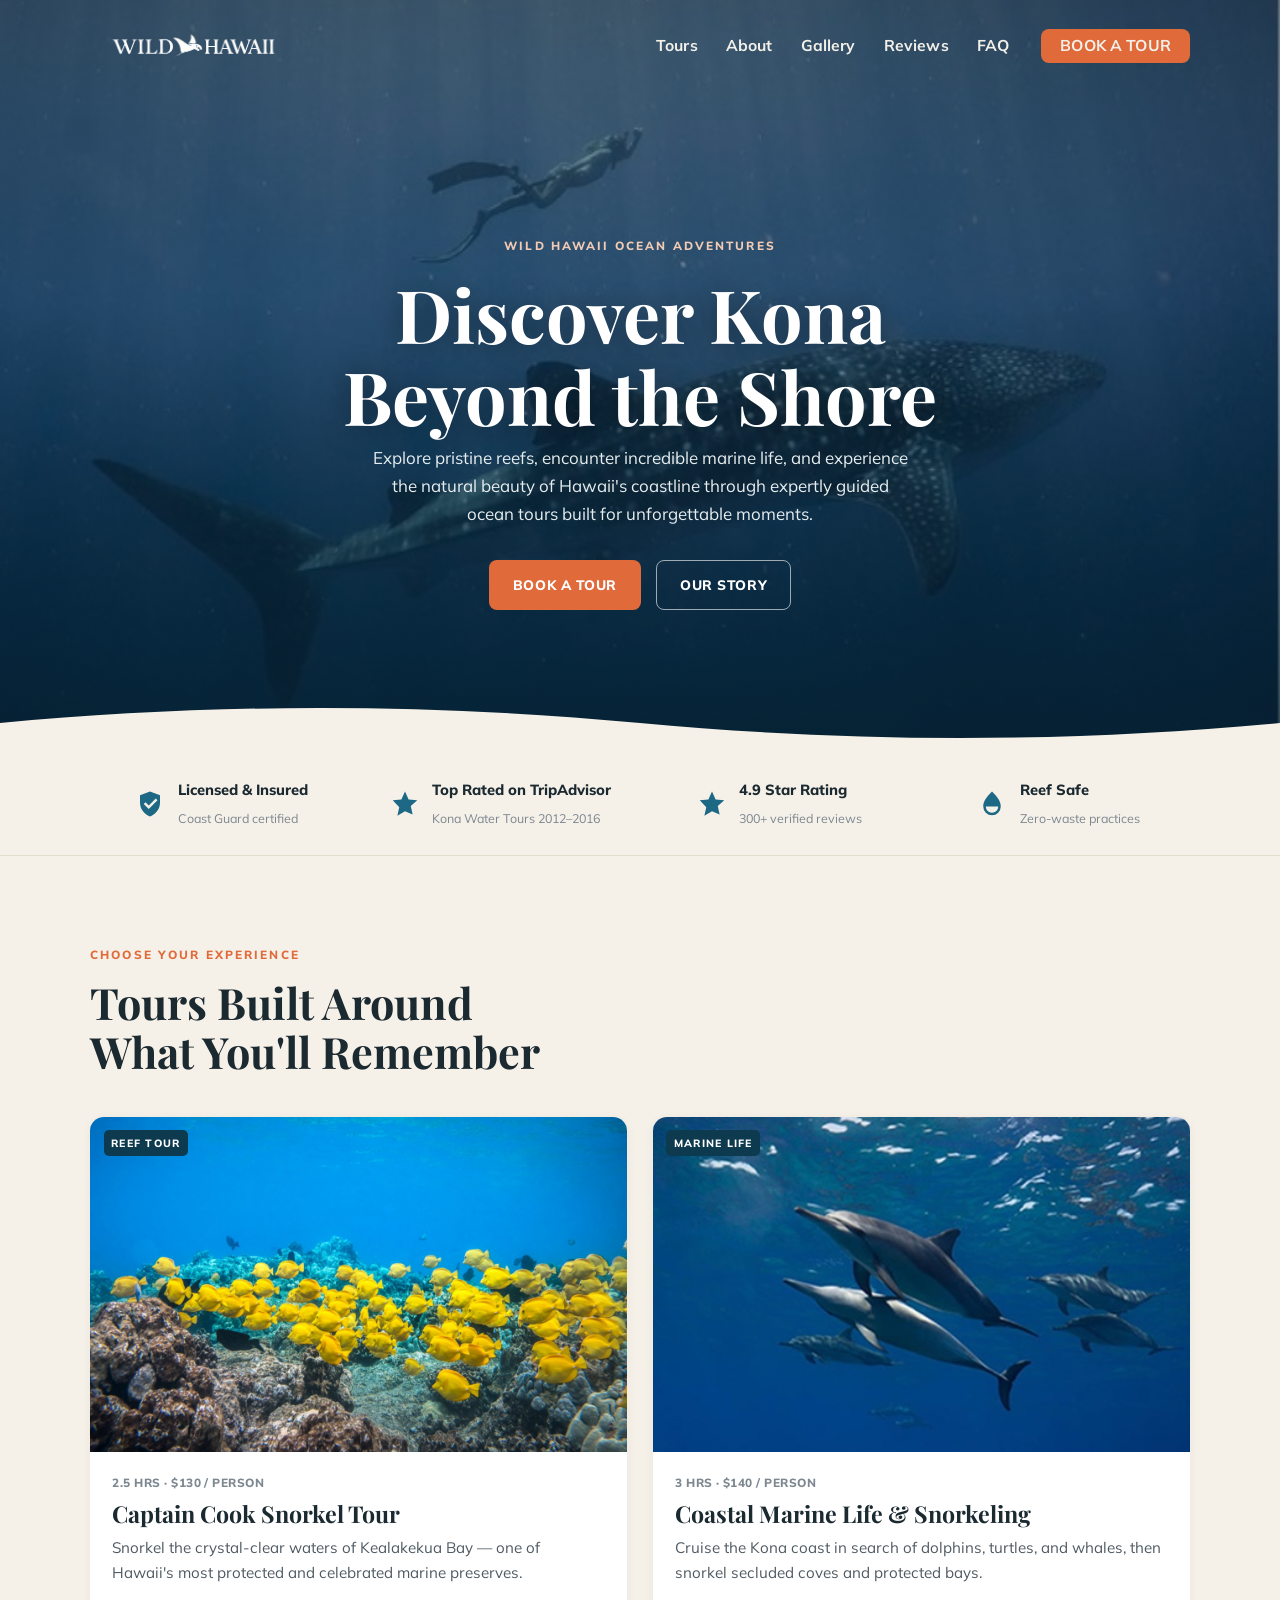
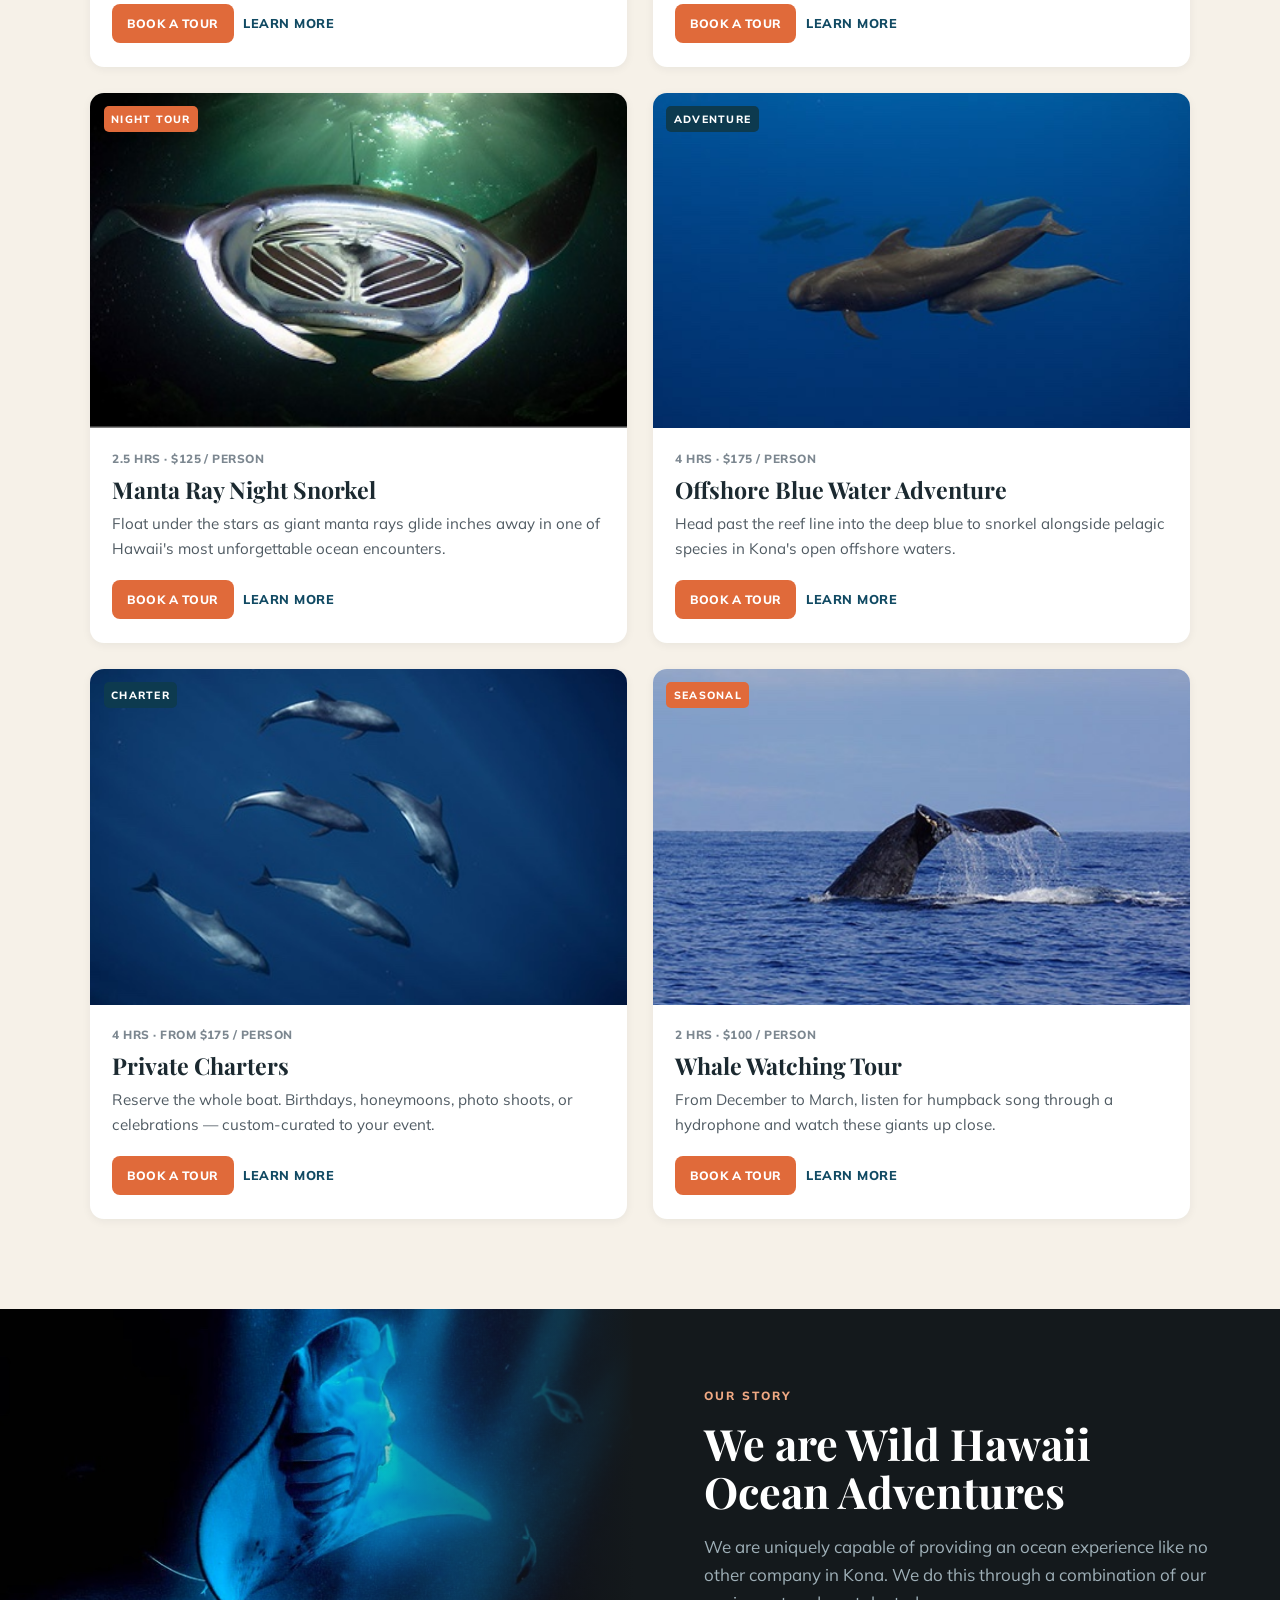
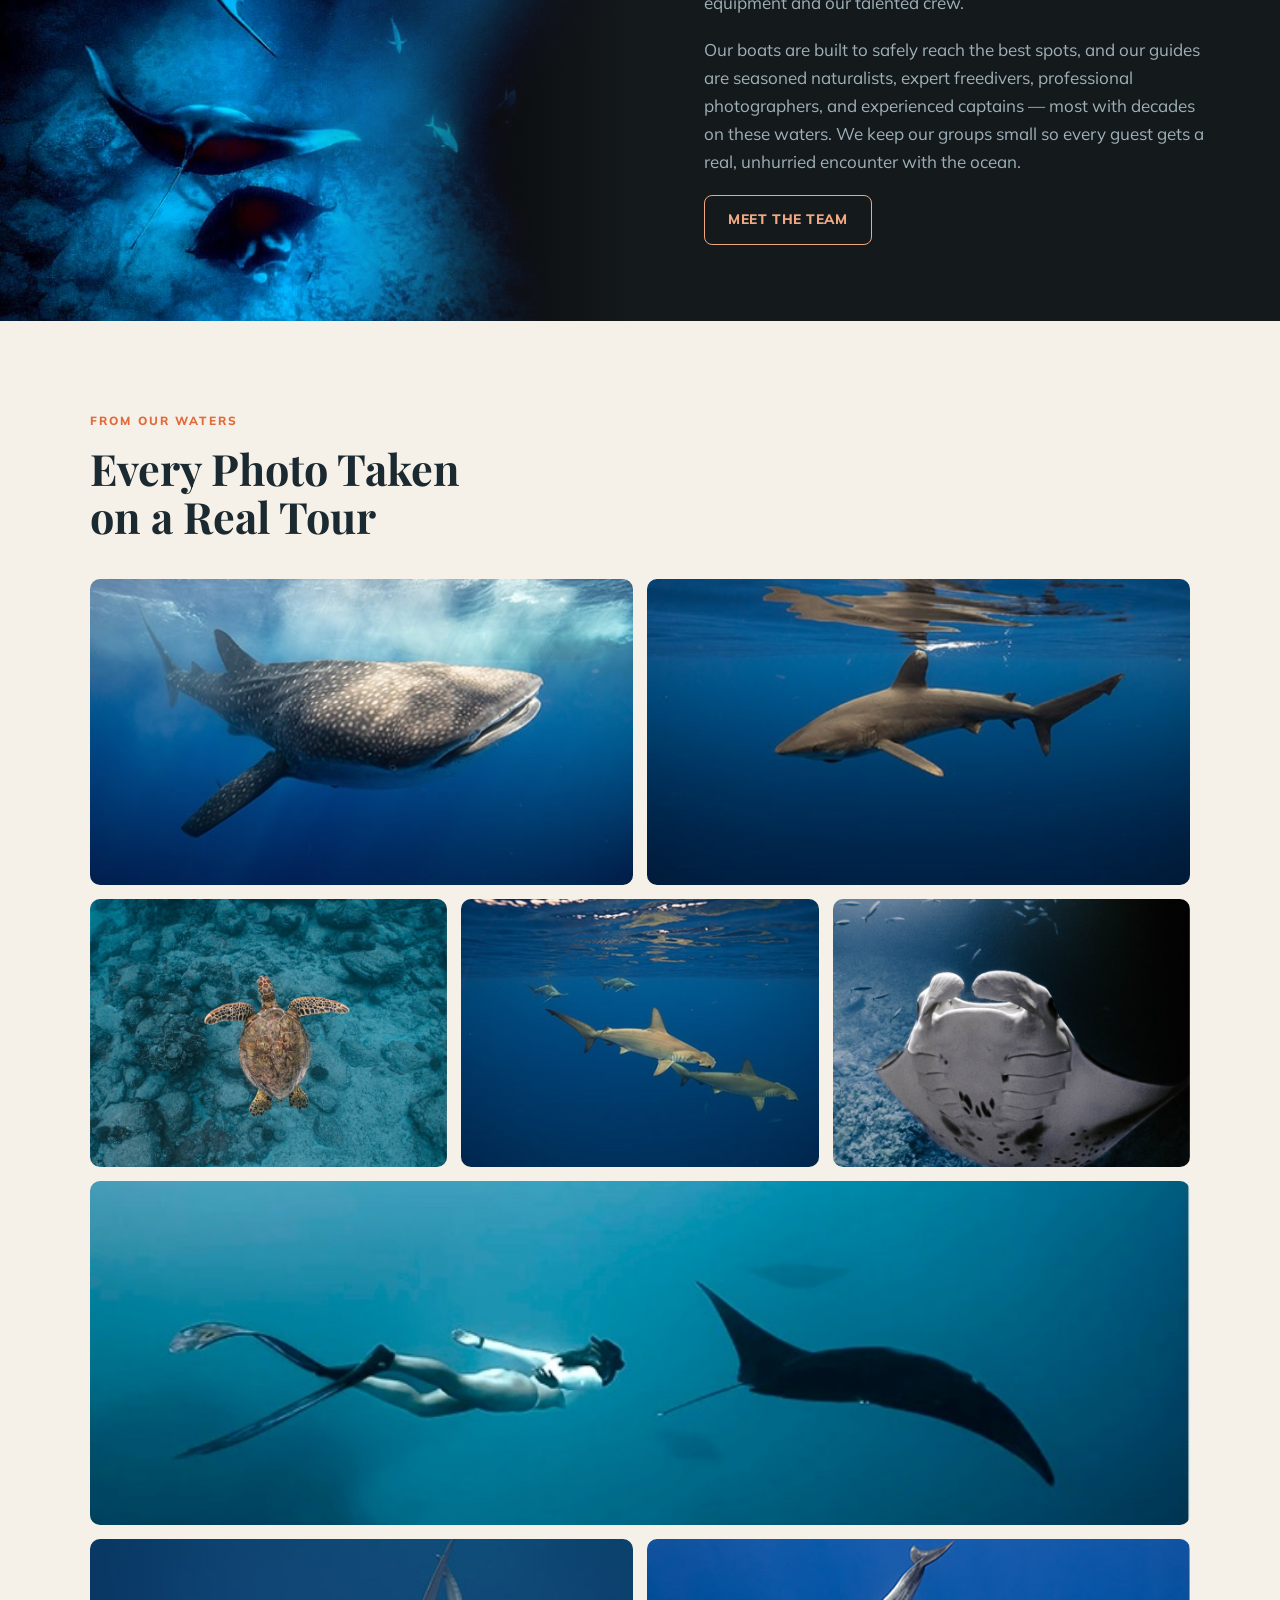
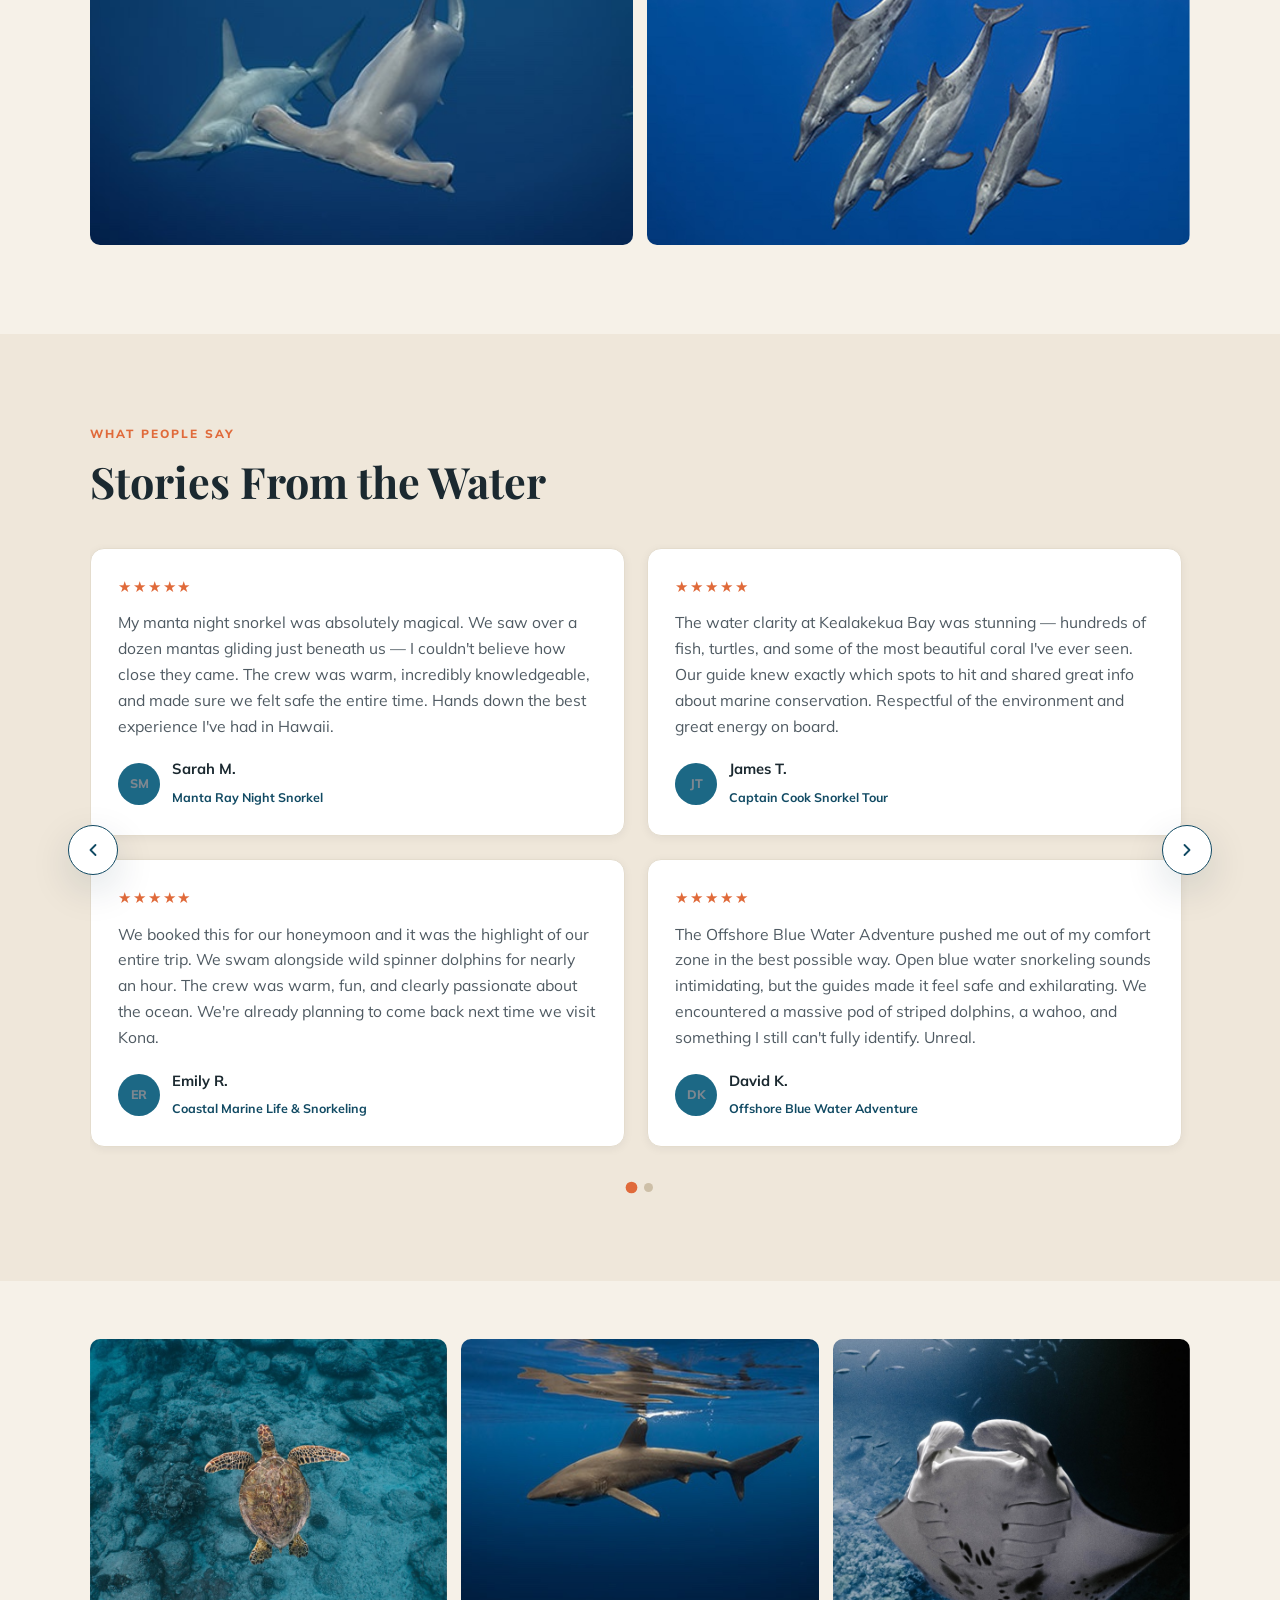
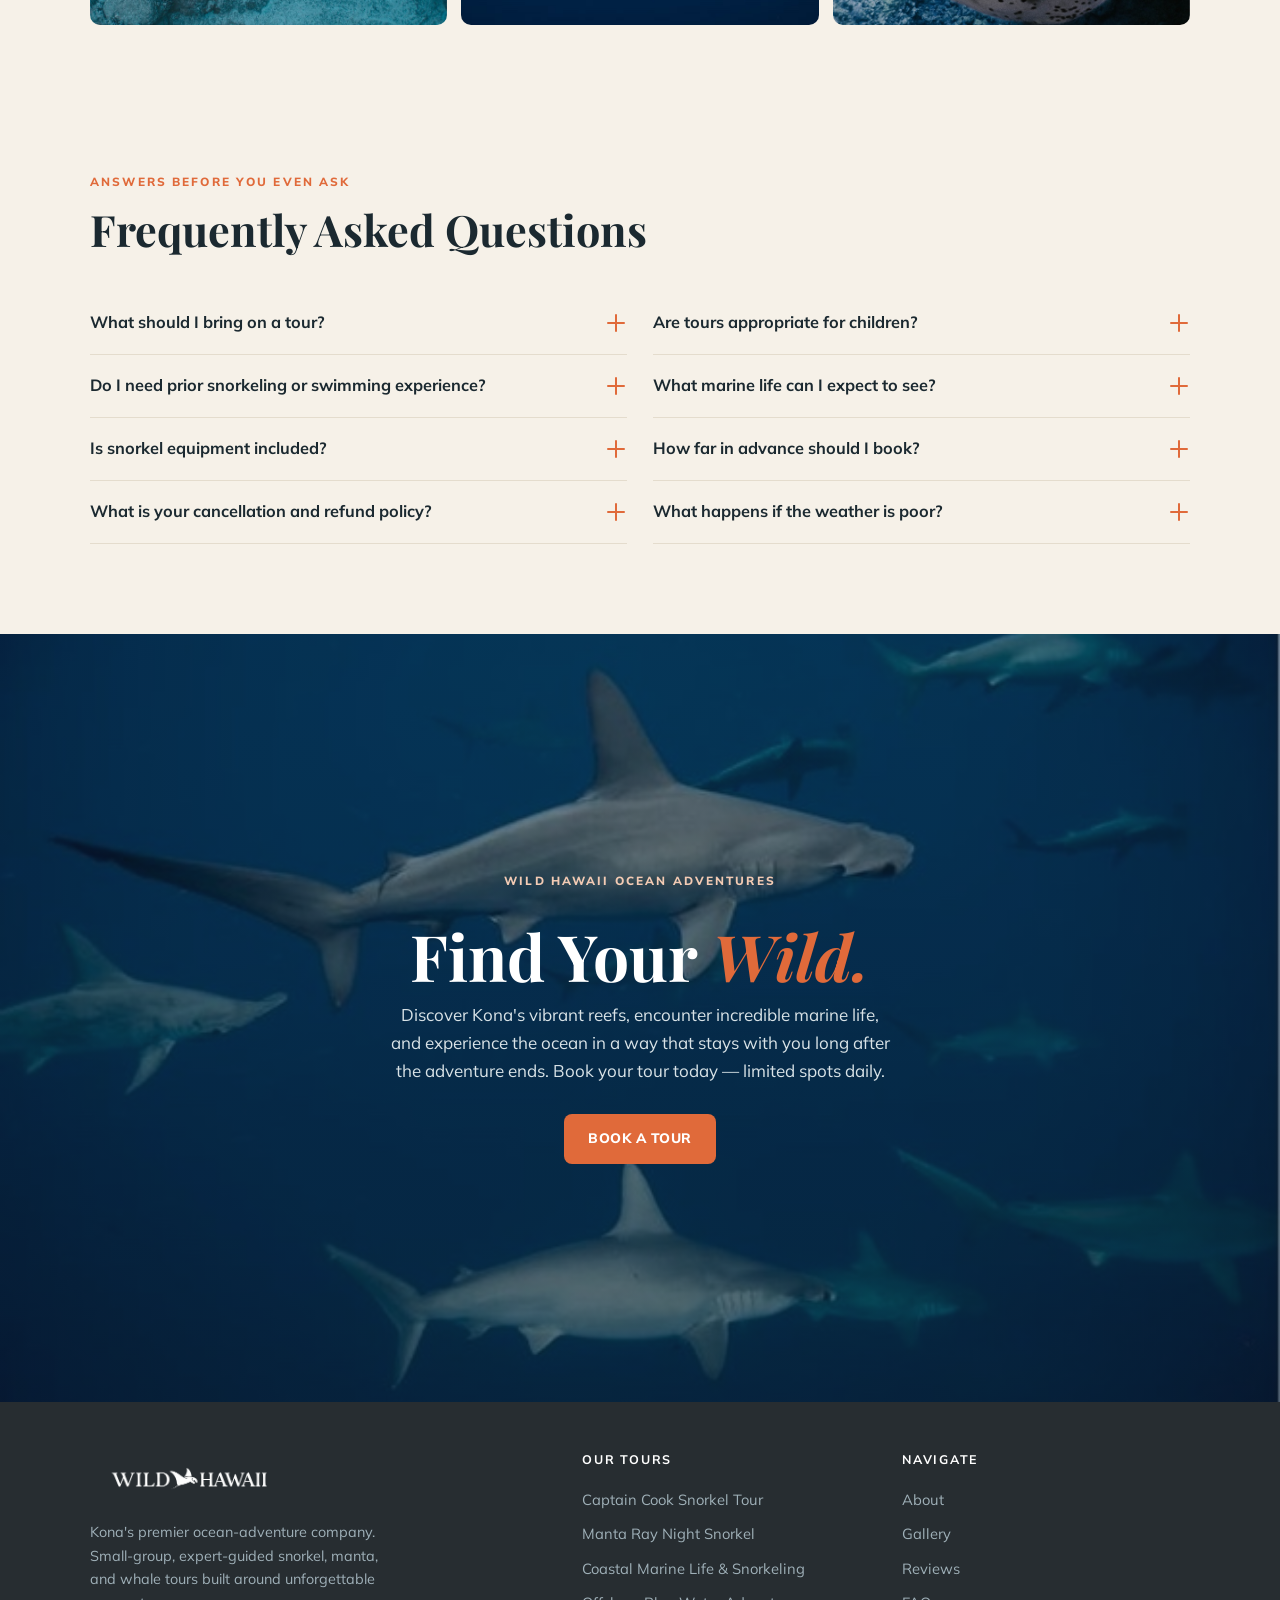
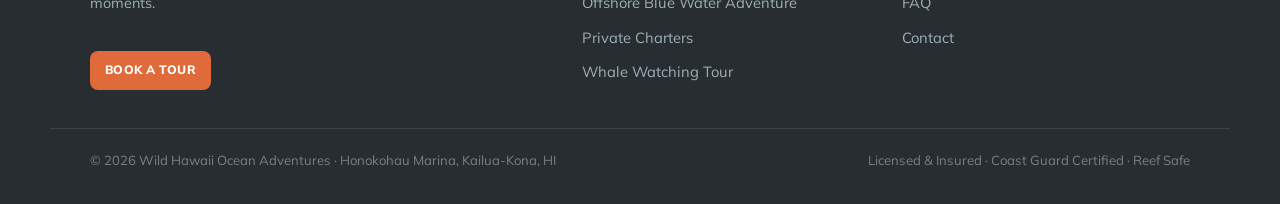
==== index.html @ 0808a802 "Add Tours (Book A Tour) and About Us pages; wire up navigation - tours.html: the 'Book A Tour' / CTA" ====
<!DOCTYPE html>
<html lang="en">
<head>
  <meta charset="UTF-8" />
  <meta name="viewport" content="width=device-width, initial-scale=1" />
  <title>Wild Hawaii Ocean Adventures — Kona Snorkel, Manta &amp; Whale Tours</title>
  <meta name="description" content="Small-group ocean tours on the Big Island of Hawaii. Snorkel Kealakekua Bay, swim with manta rays at night, watch humpback whales, and explore Kona's reefs with expert guides." />
  <meta property="og:title" content="Wild Hawaii Ocean Adventures" />
  <meta property="og:description" content="Discover Kona beyond the shore — expertly guided snorkel, manta, and whale tours on the Big Island of Hawaii." />
  <meta property="og:type" content="website" />
  <link rel="icon" href="images/check.svg" />
  <link rel="preconnect" href="https://fonts.googleapis.com" />
  <link rel="preconnect" href="https://fonts.gstatic.com" crossorigin />
  <link href="https://fonts.googleapis.com/css2?family=Playfair+Display:ital,wght@0,500;0,700;0,800;1,500;1,700&family=Mulish:wght@400;600;700;800&display=swap" rel="stylesheet" />
  <link rel="stylesheet" href="css/styles.css" />
</head>
<body>
  <a class="skip" href="#main">Skip to content</a>

  <!-- ===================== HEADER ===================== -->
  <header class="site-header">
    <div class="wrap nav">
      <a class="brand" href="index.html" aria-label="Wild Hawaii Ocean Adventures — home">
        <img class="brand-logo" src="images/logo-wild-hawaii.png" alt="Wild Hawaii Ocean Adventures" />
      </a>
      <nav class="nav-links" aria-label="Primary">
        <a href="tours.html">Tours</a>
        <a href="about.html">About</a>
        <a href="#gallery">Gallery</a>
        <a href="#reviews">Reviews</a>
        <a href="#faq">FAQ</a>
        <a class="btn btn-primary btn-sm nav-cta" href="tours.html">Book A Tour</a>
      </nav>
      <button class="nav-toggle" aria-label="Open menu" aria-expanded="false">
        <svg viewBox="0 0 24 24" fill="none" stroke-width="2" stroke-linecap="round"><path d="M3 6h18M3 12h18M3 18h18"/></svg>
      </button>
    </div>
  </header>

  <main id="main">
    <!-- ===================== HERO ===================== -->
    <section class="hero">
      <div class="wrap hero-inner reveal">
        <p class="eyebrow">Wild Hawaii Ocean Adventures</p>
        <h1>Discover Kona<br />Beyond the Shore</h1>
        <p class="lead">Explore pristine reefs, encounter incredible marine life, and experience the natural beauty of Hawaii's coastline through expertly guided ocean tours built for unforgettable moments.</p>
        <div class="hero-cta">
          <a class="btn btn-primary" href="tours.html">Book A Tour</a>
          <a class="btn btn-ghost" href="about.html">Our Story</a>
        </div>
      </div>
      <svg class="hero-scrim-wave" viewBox="0 0 1440 60" preserveAspectRatio="none" aria-hidden="true"><path d="M0 60 V28 C 240 8 480 8 720 28 C 960 48 1200 48 1440 28 V60 Z"/></svg>
    </section>

    <!-- ===================== TRUST ===================== -->
    <section class="trust">
      <div class="wrap trust-row">
        <div class="trust-item">
          <svg viewBox="0 0 24 24" aria-hidden="true"><path d="M12 2 4 5v6c0 5 3.4 9 8 11 4.6-2 8-6 8-11V5l-8-3Zm-1 14-4-4 1.4-1.4L11 13.2l5.6-5.6L18 9l-7 7Z"/></svg>
          <div><b>Licensed &amp; Insured</b><span>Coast Guard certified</span></div>
        </div>
        <div class="trust-item">
          <svg viewBox="0 0 24 24" aria-hidden="true"><path d="m12 2 2.9 6.3 6.9.7-5.2 4.6 1.5 6.8L12 17.8 5.9 21.4l1.5-6.8L2.2 9.0l6.9-.7L12 2Z"/></svg>
          <div><b>Top Rated on TripAdvisor</b><span>Kona Water Tours 2012–2016</span></div>
        </div>
        <div class="trust-item">
          <svg viewBox="0 0 24 24" aria-hidden="true"><path d="m12 2 2.9 6.3 6.9.7-5.2 4.6 1.5 6.8L12 17.8 5.9 21.4l1.5-6.8L2.2 9.0l6.9-.7L12 2Z"/></svg>
          <div><b>4.9 Star Rating</b><span>300+ verified reviews</span></div>
        </div>
        <div class="trust-item">
          <svg viewBox="0 0 24 24" aria-hidden="true"><path d="M12 2C7 7 5 10 5 14a7 7 0 0 0 14 0c0-4-2-7-7-12Zm0 17a5 5 0 0 1-5-5h10a5 5 0 0 1-5 5Z"/></svg>
          <div><b>Reef Safe</b><span>Zero-waste practices</span></div>
        </div>
      </div>
    </section>

    <!-- ===================== TOURS ===================== -->
    <section class="section" id="tours">
      <div class="wrap">
        <p class="eyebrow">Choose Your Experience</p>
        <h2 class="h-section">Tours Built Around<br />What You'll Remember</h2>
        <div class="tour-grid">

          <article class="tour-card reveal">
            <a class="media" href="captain-cook-snorkel.html"><span class="tag">Reef Tour</span><img src="images/tour-captain-cook.jpg" alt="Snorkelers above the reef at Kealakekua Bay" /></a>
            <div class="body">
              <p class="meta">2.5 Hrs · $130 / person</p>
              <h3>Captain Cook Snorkel Tour</h3>
              <p>Snorkel the crystal-clear waters of Kealakekua Bay — one of Hawaii's most protected and celebrated marine preserves.</p>
              <div class="actions"><a class="btn btn-primary btn-sm" href="captain-cook-snorkel.html">Book A Tour</a><a class="learn" href="captain-cook-snorkel.html">Learn More</a></div>
            </div>
          </article>

          <article class="tour-card reveal">
            <a class="media" href="coastal-marine-life.html"><span class="tag">Marine Life</span><img src="images/tour-coastal-marine.jpg" alt="Sea turtle gliding over a coastal reef" /></a>
            <div class="body">
              <p class="meta">3 Hrs · $140 / person</p>
              <h3>Coastal Marine Life &amp; Snorkeling</h3>
              <p>Cruise the Kona coast in search of dolphins, turtles, and whales, then snorkel secluded coves and protected bays.</p>
              <div class="actions"><a class="btn btn-primary btn-sm" href="coastal-marine-life.html">Book A Tour</a><a class="learn" href="coastal-marine-life.html">Learn More</a></div>
            </div>
          </article>

          <article class="tour-card reveal">
            <a class="media" href="manta-ray-night-snorkel.html"><span class="tag coral">Night Tour</span><img src="images/tour-manta-ray.jpg" alt="Manta ray feeding in the lights at night" /></a>
            <div class="body">
              <p class="meta">2.5 Hrs · $125 / person</p>
              <h3>Manta Ray Night Snorkel</h3>
              <p>Float under the stars as giant manta rays glide inches away in one of Hawaii's most unforgettable ocean encounters.</p>
              <div class="actions"><a class="btn btn-primary btn-sm" href="manta-ray-night-snorkel.html">Book A Tour</a><a class="learn" href="manta-ray-night-snorkel.html">Learn More</a></div>
            </div>
          </article>

          <article class="tour-card reveal">
            <a class="media" href="offshore-blue-water.html"><span class="tag">Adventure</span><img src="images/tour-offshore-blue.jpg" alt="Pelagic sharks in the open blue water" /></a>
            <div class="body">
              <p class="meta">4 Hrs · $175 / person</p>
              <h3>Offshore Blue Water Adventure</h3>
              <p>Head past the reef line into the deep blue to snorkel alongside pelagic species in Kona's open offshore waters.</p>
              <div class="actions"><a class="btn btn-primary btn-sm" href="offshore-blue-water.html">Book A Tour</a><a class="learn" href="offshore-blue-water.html">Learn More</a></div>
            </div>
          </article>

          <article class="tour-card reveal">
            <a class="media" href="private-charters.html"><span class="tag">Charter</span><img src="images/tour-private-charters.jpg" alt="Private charter boat on calm Kona water" /></a>
            <div class="body">
              <p class="meta">4 Hrs · from $175 / person</p>
              <h3>Private Charters</h3>
              <p>Reserve the whole boat. Birthdays, honeymoons, photo shoots, or celebrations — custom-curated to your event.</p>
              <div class="actions"><a class="btn btn-primary btn-sm" href="private-charters.html">Book A Tour</a><a class="learn" href="private-charters.html">Learn More</a></div>
            </div>
          </article>

          <article class="tour-card reveal">
            <a class="media" href="whale-watching.html"><span class="tag coral">Seasonal</span><img src="images/tour-whale-watching.jpg" alt="Humpback whale tail breaching off Kona" /></a>
            <div class="body">
              <p class="meta">2 Hrs · $100 / person</p>
              <h3>Whale Watching Tour</h3>
              <p>From December to March, listen for humpback song through a hydrophone and watch these giants up close.</p>
              <div class="actions"><a class="btn btn-primary btn-sm" href="whale-watching.html">Book A Tour</a><a class="learn" href="whale-watching.html">Learn More</a></div>
            </div>
          </article>

        </div>
      </div>
    </section>

    <!-- ===================== STORY ===================== -->
    <section class="story" id="story">
      <div class="story-grid">
        <div class="story-media"><img src="images/story-ocean.jpg" alt="A manta ray gliding through sunlit blue water" /></div>
        <div class="story-text">
          <div class="story-text-inner reveal">
            <p class="eyebrow">Our Story</p>
            <h2 class="h-section">We are Wild Hawaii<br />Ocean Adventures</h2>
            <p>We are uniquely capable of providing an ocean experience like no other company in Kona. We do this through a combination of our equipment and our talented crew.</p>
            <p>Our boats are built to safely reach the best spots, and our guides are seasoned naturalists, expert freedivers, professional photographers, and experienced captains — most with decades on these waters. We keep our groups small so every guest gets a real, unhurried encounter with the ocean.</p>
            <a class="btn btn-outline" href="about.html" style="border-color:#f0a983;color:#f0a983;">Meet the Team</a>
          </div>
        </div>
      </div>
    </section>

    <!-- ===================== GALLERY ===================== -->
    <section class="section" id="gallery">
      <div class="wrap">
        <p class="eyebrow">From Our Waters</p>
        <h2 class="h-section">Every Photo Taken<br />on a Real Tour</h2>
        <div class="gallery reveal">
          <a class="g-half"  href="images/gallery-1.jpg"><img src="images/gallery-1.jpg" alt="Whale shark cruising near the surface" /></a>
          <a class="g-half"  href="images/gallery-2.jpg"><img src="images/gallery-2.jpg" alt="Oceanic whitetip shark in the open blue" /></a>
          <a class="g-third" href="images/gallery-3.jpg"><img src="images/gallery-3.jpg" alt="Green sea turtle over the reef" /></a>
          <a class="g-third" href="images/gallery-4.jpg"><img src="images/gallery-4.jpg" alt="Hammerhead sharks near the surface" /></a>
          <a class="g-third" href="images/gallery-5.jpg"><img src="images/gallery-5.jpg" alt="Manta ray gliding overhead" /></a>
          <a class="g-full"  href="images/gallery-6.jpg"><img src="images/gallery-6.jpg" alt="Free diver swimming alongside a manta ray" /></a>
          <a class="g-half"  href="images/gallery-7.jpg"><img src="images/gallery-7.jpg" alt="Pair of hammerhead sharks" /></a>
          <a class="g-half"  href="images/gallery-8.jpg"><img src="images/gallery-8.jpg" alt="Pod of spinner dolphins" /></a>
        </div>
      </div>
    </section>

    <!-- ===================== REVIEWS ===================== -->
    <section class="section reviews" id="reviews">
      <div class="wrap">
        <p class="eyebrow reveal">What People Say</p>
        <h2 class="h-section reveal">Stories From the Water</h2>

        <div class="carousel" data-carousel>
          <div class="carousel-viewport">
            <button type="button" class="car-btn car-arrow car-prev" data-car-prev aria-label="Previous reviews">
              <svg viewBox="0 0 24 24" fill="none" stroke="currentColor" stroke-width="2.2" stroke-linecap="round" stroke-linejoin="round" aria-hidden="true"><path d="M15 6l-6 6 6 6"/></svg>
            </button>
            <button type="button" class="car-btn car-arrow car-next" data-car-next aria-label="Next reviews">
              <svg viewBox="0 0 24 24" fill="none" stroke="currentColor" stroke-width="2.2" stroke-linecap="round" stroke-linejoin="round" aria-hidden="true"><path d="M9 6l6 6-6 6"/></svg>
            </button>
            <div class="carousel-track" data-car-track tabindex="0" aria-label="Customer reviews">

            <div class="car-slide">
            <div class="review">
              <div class="stars" aria-label="5 out of 5 stars">★★★★★</div>
              <p>My manta night snorkel was absolutely magical. We saw over a dozen mantas gliding just beneath us — I couldn't believe how close they came. The crew was warm, incredibly knowledgeable, and made sure we felt safe the entire time. Hands down the best experience I've had in Hawaii.</p>
              <div class="who"><span class="avatar">SM</span><div><b>Sarah M.</b><span class="tour-ref">Manta Ray Night Snorkel</span></div></div>
            </div>

            <div class="review">
              <div class="stars" aria-label="5 out of 5 stars">★★★★★</div>
              <p>The water clarity at Kealakekua Bay was stunning — hundreds of fish, turtles, and some of the most beautiful coral I've ever seen. Our guide knew exactly which spots to hit and shared great info about marine conservation. Respectful of the environment and great energy on board.</p>
              <div class="who"><span class="avatar">JT</span><div><b>James T.</b><span class="tour-ref">Captain Cook Snorkel Tour</span></div></div>
            </div>

            <div class="review">
              <div class="stars" aria-label="5 out of 5 stars">★★★★★</div>
              <p>We booked this for our honeymoon and it was the highlight of our entire trip. We swam alongside wild spinner dolphins for nearly an hour. The crew was warm, fun, and clearly passionate about the ocean. We're already planning to come back next time we visit Kona.</p>
              <div class="who"><span class="avatar">ER</span><div><b>Emily R.</b><span class="tour-ref">Coastal Marine Life &amp; Snorkeling</span></div></div>
            </div>

            <div class="review">
              <div class="stars" aria-label="5 out of 5 stars">★★★★★</div>
              <p>The Offshore Blue Water Adventure pushed me out of my comfort zone in the best possible way. Open blue water snorkeling sounds intimidating, but the guides made it feel safe and exhilarating. We encountered a massive pod of striped dolphins, a wahoo, and something I still can't fully identify. Unreal.</p>
              <div class="who"><span class="avatar">DK</span><div><b>David K.</b><span class="tour-ref">Offshore Blue Water Adventure</span></div></div>
            </div>
            </div>

            <div class="car-slide">
            <div class="review">
              <div class="stars" aria-label="5 out of 5 stars">★★★★★</div>
              <p>We chartered the boat for our anniversary and the crew thought of everything. Calm water, perfect light, and a pod of dolphins that stayed with us for what felt like forever. It was like having our own private slice of the ocean — worth every penny.</p>
              <div class="who"><span class="avatar">MP</span><div><b>Marcus &amp; Lena P.</b><span class="tour-ref">Private Charters</span></div></div>
            </div>

            <div class="review">
              <div class="stars" aria-label="5 out of 5 stars">★★★★★</div>
              <p>Hearing the humpbacks sing through the hydrophone gave the whole boat chills, and then one breached close enough to soak us. Our captain knew exactly where to look. A warm, dry, jaw-dropping morning — perfect for our grandparents and the kids alike.</p>
              <div class="who"><span class="avatar">HK</span><div><b>Hana K.</b><span class="tour-ref">Whale Watching Tour</span></div></div>
            </div>

            <div class="review">
              <div class="stars" aria-label="5 out of 5 stars">★★★★★</div>
              <p>The reef at Kealakekua was the clearest water I've ever put my face in — turtles, butterflyfish, the works. The team made my kids feel completely safe, which meant my wife and I could actually relax and soak it all in. We'll be back next summer.</p>
              <div class="who"><span class="avatar">TB</span><div><b>Tom B.</b><span class="tour-ref">Captain Cook Snorkel Tour</span></div></div>
            </div>

            <div class="review">
              <div class="stars" aria-label="5 out of 5 stars">★★★★★</div>
              <p>I was nervous about getting in the water at night, but the guides were calm and reassuring from start to finish. Then a manta did a slow backflip right under me and any nerves vanished. Genuinely a bucket-list moment I'll never forget.</p>
              <div class="who"><span class="avatar">PN</span><div><b>Priya N.</b><span class="tour-ref">Manta Ray Night Snorkel</span></div></div>
            </div>
            </div>

            </div>
          </div>
          <div class="carousel-dots" data-car-dots aria-hidden="true"></div>
        </div>
      </div>
    </section>

    <!-- ===================== PHOTO STRIP (reused gallery shots) ===================== -->
    <section class="photo-strip-section">
      <div class="wrap">
        <div class="photo-strip reveal">
          <a href="images/gallery-3.jpg"><img src="images/gallery-3.jpg" alt="Green sea turtle over the reef" /></a>
          <a href="images/gallery-2.jpg"><img src="images/gallery-2.jpg" alt="Oceanic whitetip shark near the surface" /></a>
          <a href="images/gallery-5.jpg"><img src="images/gallery-5.jpg" alt="Manta ray gliding overhead" /></a>
        </div>
      </div>
    </section>

    <!-- ===================== FAQ ===================== -->
    <section class="section" id="faq">
      <div class="wrap">
        <p class="eyebrow">Answers Before You Even Ask</p>
        <h2 class="h-section">Frequently Asked Questions</h2>
        <div class="faq-grid">
          <div class="faq-col">
            <details class="faq"><summary>What should I bring on a tour?<span class="ico"></span></summary><div class="answer">Bring a swimsuit worn under your clothes, a towel, sunglasses, a hat, reef-safe sunscreen, and a camera or GoPro. We provide all snorkel gear, flotation devices, water, and light snacks. Bring a little cash for tips and optional photo purchases.</div></details>
            <details class="faq"><summary>Do I need prior snorkeling or swimming experience?<span class="ico"></span></summary><div class="answer">No experience is required for most tours. Our guides give a full safety briefing and provide flotation devices, so even first-timers are comfortable. All skill levels are welcome on our reef and marine-life tours.</div></details>
            <details class="faq"><summary>Is snorkel equipment included?<span class="ico"></span></summary><div class="answer">Yes. Mask, snorkel, fins, and wetsuit tops are all included, along with flotation devices and a safety briefing. Underwater photos are available for purchase on most tours.</div></details>
            <details class="faq"><summary>What is your cancellation and refund policy?<span class="ico"></span></summary><div class="answer">We require 24 hours' advance notice for a full refund on standard tours (72 hours for private charters). Tours cancelled by us for weather or safety are fully refunded or rescheduled at no charge.</div></details>
          </div>
          <div class="faq-col">
            <details class="faq"><summary>Are tours appropriate for children?<span class="ico"></span></summary><div class="answer">Yes — most of our tours welcome all ages and skill levels. Children must be comfortable in the water and accompanied by an adult. The Manta Night Snorkel is best for confident young swimmers; reach out and we'll recommend the right fit.</div></details>
            <details class="faq"><summary>What marine life can I expect to see?<span class="ico"></span></summary><div class="answer">Depending on the tour and season: green sea turtles, spinner dolphins, reef and pelagic fish, manta rays, eels, octopus, and — from December to March — humpback whales. Every encounter is wild, so sightings are never guaranteed, but they're frequent.</div></details>
            <details class="faq"><summary>How far in advance should I book?<span class="ico"></span></summary><div class="answer">We recommend booking at least a few days ahead, and earlier during peak season (winter whale season and holidays). Popular tours like the Manta Night Snorkel fill quickly. Spots are limited and groups stay small.</div></details>
            <details class="faq"><summary>What happens if the weather is poor?<span class="ico"></span></summary><div class="answer">Your safety comes first. If conditions aren't right, we'll relocate to a calmer spot when possible or reschedule your tour. If we cancel, you'll receive a full refund or a free rebooking — no questions asked.</div></details>
          </div>
        </div>
      </div>
    </section>

    <!-- ===================== CTA ===================== -->
    <section class="cta-band">
      <div class="wrap inner reveal">
        <p class="eyebrow">Wild Hawaii Ocean Adventures</p>
        <h2>Find Your <span class="accent italic-serif">Wild.</span></h2>
        <p>Discover Kona's vibrant reefs, encounter incredible marine life, and experience the ocean in a way that stays with you long after the adventure ends. Book your tour today — limited spots daily.</p>
        <a class="btn btn-primary" href="tours.html">Book A Tour</a>
      </div>
    </section>
  </main>

  <!-- ===================== FOOTER ===================== -->
  <footer class="site-footer">
    <div class="wrap footer-grid">
      <div class="footer-brand">
        <a class="brand" href="index.html">
          <img class="brand-logo" src="images/logo-wild-hawaii.png" alt="Wild Hawaii Ocean Adventures" />
        </a>
        <p>Kona's premier ocean-adventure company. Small-group, expert-guided snorkel, manta, and whale tours built around unforgettable moments.</p>
        <a class="btn btn-primary btn-sm" href="tours.html">Book A Tour</a>
      </div>
      <div class="footer-col">
        <h4>Our Tours</h4>
        <a href="captain-cook-snorkel.html">Captain Cook Snorkel Tour</a>
        <a href="manta-ray-night-snorkel.html">Manta Ray Night Snorkel</a>
        <a href="coastal-marine-life.html">Coastal Marine Life &amp; Snorkeling</a>
        <a href="offshore-blue-water.html">Offshore Blue Water Adventure</a>
        <a href="private-charters.html">Private Charters</a>
        <a href="whale-watching.html">Whale Watching Tour</a>
      </div>
      <div class="footer-col">
        <h4>Navigate</h4>
        <a href="about.html">About</a>
        <a href="#gallery">Gallery</a>
        <a href="#reviews">Reviews</a>
        <a href="#faq">FAQ</a>
        <a href="mailto:info@wild-hawaii.com">Contact</a>
      </div>
    </div>
    <div class="wrap footer-bottom">
      <span>© <span id="year">2026</span> Wild Hawaii Ocean Adventures · Honokohau Marina, Kailua-Kona, HI</span>
      <span>Licensed &amp; Insured · Coast Guard Certified · Reef Safe</span>
    </div>
  </footer>

  <script src="js/main.js"></script>
</body>
</html>
---- css/styles.css ----
/* =====================================================================
   Wild Hawaii Ocean Adventures — design system
   Plain CSS, no build step. Extracted from the hi-fi prototypes.
   ===================================================================== */

/* ---------- Design tokens ---------- */
:root {
  /* Brand palette */
  --cream:        #f6f1e8;   /* page background (warm off-white)       */
  --cream-2:      #efe7da;   /* slightly deeper sand for alt sections  */
  --white:        #ffffff;
  --ocean:        #114a63;   /* primary deep ocean blue                */
  --ocean-deep:   #0d3a4f;   /* darker ocean (booking card, bands)     */
  --ocean-light:  #1c6885;   /* lighter ocean accent                   */
  --charcoal:     #14191c;   /* near-black "Our Story" / hero overlays */
  --footer:       #272d31;   /* footer background                      */
  --coral:        #e06a3a;   /* warm accent / primary buttons          */
  --coral-dark:   #c75829;   /* button hover                           */

  /* Text */
  --ink:          #1b2930;   /* headings                               */
  --body:         #4f5a62;   /* body copy                              */
  --muted:        #7c8790;   /* captions, meta                         */
  --on-dark:      #e9eef0;   /* body text on dark backgrounds          */
  --on-dark-mut:  #9fb0b8;   /* muted text on dark backgrounds         */

  /* Lines & surfaces */
  --line:         #e4dccd;   /* warm hairline on cream                 */
  --line-2:       #dfe6ea;   /* cool hairline on white                 */
  --card:         #ffffff;
  --shadow-sm:    0 2px 10px rgba(20, 40, 55, 0.06);
  --shadow-md:    0 14px 40px rgba(15, 45, 65, 0.14);

  /* Type */
  --serif: "Playfair Display", Georgia, "Times New Roman", serif;
  --sans:  "Mulish", -apple-system, BlinkMacSystemFont, "Segoe UI", Roboto, Helvetica, Arial, sans-serif;

  /* Layout */
  --maxw: 1180px;
  --gutter: clamp(1.1rem, 4vw, 2.5rem);
  --radius: 14px;
  --radius-sm: 9px;
  --nav-h: 92px;          /* header height — referenced by hero offsets, mobile menu, sticky booking card */
}

/* ---------- Reset ---------- */
*, *::before, *::after { box-sizing: border-box; }
html { -webkit-text-size-adjust: 100%; scroll-behavior: smooth; }
body {
  margin: 0;
  font-family: var(--sans);
  font-size: 17px;
  line-height: 1.65;
  color: var(--body);
  background: var(--cream);
  -webkit-font-smoothing: antialiased;
  text-rendering: optimizeLegibility;
}
img, svg, iframe { display: block; max-width: 100%; }
a { color: inherit; text-decoration: none; }
button { font-family: inherit; cursor: pointer; }
h1, h2, h3, h4 { font-family: var(--serif); color: var(--ink); font-weight: 700; line-height: 1.12; margin: 0; }
p { margin: 0 0 1.1em; }
ul { margin: 0; padding: 0; list-style: none; }

/* ---------- Helpers ---------- */
.wrap { width: 100%; max-width: var(--maxw); margin-inline: auto; padding-inline: var(--gutter); }
.section { padding-block: clamp(3.4rem, 7vw, 6rem); }
.eyebrow {
  font-family: var(--sans);
  font-weight: 800;
  font-size: 0.74rem;
  letter-spacing: 0.18em;
  text-transform: uppercase;
  color: var(--coral);
  margin: 0 0 0.85rem;
}
.eyebrow.on-dark { color: #f0a983; }
.eyebrow.muted { color: var(--muted); }
.h-display { font-size: clamp(2rem, 4.4vw, 3.1rem); letter-spacing: -0.01em; }
.h-section { font-size: clamp(1.8rem, 3.6vw, 2.7rem); margin-bottom: 0.4em; }
.lead { font-size: 1.06rem; color: var(--body); max-width: 60ch; }
.center { text-align: center; }
.center .lead { margin-inline: auto; }
.accent { color: var(--coral); }
.italic-serif { font-style: italic; }

/* ---------- Buttons ---------- */
.btn {
  display: inline-flex; align-items: center; justify-content: center; gap: 0.5em;
  font-family: var(--sans); font-weight: 800; font-size: 0.86rem;
  letter-spacing: 0.04em; text-transform: uppercase;
  padding: 0.92em 1.7em; border-radius: 8px; border: 1.5px solid transparent;
  transition: transform 0.15s ease, background 0.2s ease, color 0.2s ease, border-color 0.2s ease;
  white-space: nowrap;
}
.btn:active { transform: translateY(1px); }
.btn-primary { background: var(--coral); color: #fff; }
.btn-primary:hover { background: var(--coral-dark); }
.btn-ghost { background: transparent; color: #fff; border-color: rgba(255,255,255,0.6); }
.btn-ghost:hover { background: rgba(255,255,255,0.12); border-color: #fff; }
.btn-outline { background: transparent; color: var(--ocean); border-color: var(--ocean); }
.btn-outline:hover { background: var(--ocean); color: #fff; }
.btn-block { display: flex; width: 100%; }
.btn-sm { padding: 0.7em 1.15em; font-size: 0.76rem; }

/* ---------- Header / nav ---------- */
.site-header {
  position: sticky; top: 0; z-index: 60;
  background: rgba(18, 26, 31, 0.0);
  transition: background 0.3s ease, box-shadow 0.3s ease;
}
.site-header.is-solid { background: var(--charcoal); box-shadow: 0 2px 20px rgba(0,0,0,0.25); }
.nav {
  display: flex; align-items: center; justify-content: space-between;
  gap: 1.75rem; height: var(--nav-h);
}
.brand { display: inline-flex; align-items: center; gap: 0.55rem; color: #fff; }
.brand-logo { height: 54px; width: auto; display: block; }
.brand svg { width: 30px; height: 30px; fill: #fff; }
.brand-name {
  font-family: var(--serif); font-weight: 700; font-size: 1.32rem;
  letter-spacing: 0.16em; text-transform: uppercase;
}
@media (max-width: 600px) { :root { --nav-h: 76px; } .brand-logo { height: 44px; } }
.nav-links { display: flex; align-items: center; gap: 1.75rem; }
.nav-links a {
  color: #f3f0ea; font-weight: 700; font-size: 0.98rem; letter-spacing: 0.01em;
  position: relative; padding-block: 0.2rem;
}
.nav-links a::after {
  content: ""; position: absolute; left: 0; bottom: -2px; width: 0; height: 2px;
  background: var(--coral); transition: width 0.2s ease;
}
.nav-links a:hover::after, .nav-links a.active::after { width: 100%; }
.nav-cta { margin-left: 0.25rem; }
.nav-toggle {
  display: none; background: none; border: 0; padding: 0.4rem; color: #fff;
}
.nav-toggle svg { width: 28px; height: 28px; stroke: #fff; }

@media (max-width: 920px) {
  .nav-links {
    position: fixed; inset: var(--nav-h) 0 auto 0; flex-direction: column; gap: 0;
    background: var(--charcoal); padding: 0.5rem 0 1.3rem;
    transform: translateY(-130%); transition: transform 0.32s ease;
    box-shadow: 0 18px 40px rgba(0,0,0,0.4);
  }
  .nav-links.open { transform: translateY(0); }
  .nav-links a { width: 100%; padding: 0.95rem var(--gutter); border-top: 1px solid rgba(255,255,255,0.08); }
  .nav-links a::after { display: none; }
  .nav-links .nav-cta { margin: 0.9rem var(--gutter) 0; width: calc(100% - 2 * var(--gutter)); }
  .nav-toggle { display: inline-flex; }
}

/* ---------- Hero (home) ---------- */
.hero {
  position: relative; margin-top: calc(-1 * var(--nav-h)); padding-top: var(--nav-h);
  color: #fff; text-align: center;
  background-color: #0a2c3e;
  background-image:
    linear-gradient(180deg, rgba(10,28,38,0.58) 0%, rgba(9,30,42,0.44) 40%, rgba(8,34,48,0.82) 100%),
    url("../images/hero-home.jpg");
  background-size: cover, cover;
  background-position: center, center;
  background-repeat: no-repeat, no-repeat;
}
.hero-inner { padding-block: clamp(4.5rem, 13vw, 9rem); }
.hero h1 { font-size: clamp(2.6rem, 6vw, 4.6rem); margin-bottom: 0.5rem; color: #fff; text-shadow: 0 2px 30px rgba(0,0,0,0.4); }
.hero .eyebrow { color: #f3cbb4; margin-bottom: 1rem; }
.hero p.lead { color: #e7eef0; margin: 0 auto 2rem; max-width: 54ch; }
.hero-cta { display: flex; gap: 0.9rem; justify-content: center; flex-wrap: wrap; }
.hero-scrim-wave { position: absolute; left: 0; right: 0; bottom: -1px; width: 100%; height: 60px; fill: var(--cream); }

/* ---------- Trust badges ---------- */
.trust { background: var(--cream); border-bottom: 1px solid var(--line); }
.trust-row {
  display: grid; grid-template-columns: repeat(4, 1fr); gap: 1rem;
  padding-block: 1.5rem;
}
.trust-item { display: flex; align-items: center; gap: 0.8rem; justify-content: center; text-align: left; }
.trust-item svg { width: 30px; height: 30px; fill: var(--ocean-light); flex: none; }
.trust-item b { display: block; color: var(--ink); font-size: 0.92rem; font-weight: 800; }
.trust-item span { font-size: 0.78rem; color: var(--muted); }
@media (max-width: 760px) { .trust-row { grid-template-columns: repeat(2, 1fr); gap: 1.2rem 1rem; } }

/* ---------- Tour grid (home) ---------- */
.tour-grid { display: grid; grid-template-columns: repeat(2, 1fr); gap: 1.6rem; margin-top: 2.6rem; }
@media (max-width: 760px) { .tour-grid { grid-template-columns: 1fr; } }

.tour-card {
  background: var(--card); border-radius: var(--radius); overflow: hidden;
  box-shadow: var(--shadow-sm); display: flex; flex-direction: column;
  transition: transform 0.18s ease, box-shadow 0.18s ease;
}
.tour-card:hover { transform: translateY(-4px); box-shadow: var(--shadow-md); }
.tour-card .media { position: relative; aspect-ratio: 16 / 10; overflow: hidden; }
.tour-card .media img { width: 100%; height: 100%; object-fit: cover; transition: transform 0.4s ease; }
.tour-card:hover .media img { transform: scale(1.04); }
.tag {
  position: absolute; top: 0.85rem; left: 0.85rem;
  background: var(--ocean-deep); color: #fff; font-size: 0.66rem; font-weight: 800;
  letter-spacing: 0.12em; text-transform: uppercase; padding: 0.4em 0.7em; border-radius: 5px;
}
.tag.coral { background: var(--coral); }
.tour-card .body { padding: 1.3rem 1.4rem 1.5rem; display: flex; flex-direction: column; flex: 1; }
.tour-card .meta { font-size: 0.74rem; font-weight: 800; letter-spacing: 0.04em; color: var(--muted); text-transform: uppercase; margin-bottom: 0.5rem; }
.tour-card h3 { font-size: 1.45rem; margin-bottom: 0.5rem; }
.tour-card p { font-size: 0.95rem; color: var(--body); margin-bottom: 1.2rem; }
.tour-card .actions { margin-top: auto; display: flex; gap: 0.6rem; align-items: center; }
.learn { font-weight: 800; font-size: 0.8rem; letter-spacing: 0.04em; text-transform: uppercase; color: var(--ocean); }
.learn:hover { color: var(--coral); }

/* ---------- Story (dark, full-height split image) ---------- */
.story { background: var(--charcoal); color: var(--on-dark); }
.story-grid { display: grid; grid-template-columns: 1fr 1fr; align-items: stretch; }
.story-media { position: relative; overflow: hidden; min-height: 440px; }
.story-media img { position: absolute; inset: 0; width: 100%; height: 100%; object-fit: cover; }
/* fade the image into the dark panel near its inner edge — no hard seam */
.story-media::after {
  content: ""; position: absolute; inset: 0; pointer-events: none;
  background: linear-gradient(to right, rgba(20,25,28,0) 45%, rgba(20,25,28,0.55) 78%, var(--charcoal) 99%);
}
.story-text { display: flex; align-items: center; padding: clamp(3rem, 6vw, 5.5rem) clamp(1.5rem, 5vw, 4rem); }
.story-text-inner { max-width: 34rem; }
.story h2 { color: #fff; }
.story .eyebrow { color: #f0a983; }
.story p { color: var(--on-dark-mut); }
@media (max-width: 820px) {
  .story-grid { grid-template-columns: 1fr; }
  .story-media { order: -1; min-height: 300px; }
  .story-media::after { background: linear-gradient(to bottom, rgba(20,25,28,0) 50%, rgba(20,25,28,0.6) 82%, var(--charcoal) 100%); }
  .story-text { padding: clamp(2.5rem, 9vw, 3.5rem) var(--gutter); }
}

/* ---------- Gallery ---------- */
/* gallery layout: rows of 2 / 3 / 1 / 2 over a 6-column grid */
.gallery {
  display: grid; grid-template-columns: repeat(6, 1fr); gap: 0.9rem; margin-top: 2.4rem;
}
.gallery a { display: block; border-radius: 10px; overflow: hidden; }
.gallery img { width: 100%; height: 100%; object-fit: cover; transition: transform 0.4s ease, filter 0.3s ease; }
.gallery a:hover img { transform: scale(1.06); }
.gallery .g-half  { grid-column: span 3; aspect-ratio: 16 / 9; }   /* rows 1 & 4: two across */
.gallery .g-third { grid-column: span 2; aspect-ratio: 4 / 3; }    /* row 2: three across */
.gallery .g-full  { grid-column: span 6; aspect-ratio: 16 / 5; }   /* row 3: full width */
@media (max-width: 560px) {
  .gallery { gap: 0.6rem; }
  .gallery .g-full { aspect-ratio: 2 / 1; }
}

/* ---------- Photo strip (3 reused gallery shots, between reviews & FAQ) ---------- */
.photo-strip-section { padding-block: clamp(2.2rem, 5vw, 3.6rem); }
.photo-strip { display: grid; grid-template-columns: repeat(3, 1fr); gap: 0.9rem; }
.photo-strip a { display: block; border-radius: 10px; overflow: hidden; aspect-ratio: 5 / 4; }
.photo-strip img { width: 100%; height: 100%; object-fit: cover; transition: transform 0.4s ease; }
.photo-strip a:hover img { transform: scale(1.06); }
@media (max-width: 640px) { .photo-strip { grid-template-columns: 1fr; gap: 0.7rem; } .photo-strip a { aspect-ratio: 16 / 9; } }

/* ---------- Testimonials ---------- */
.reviews { background: var(--cream-2); }
.reviews .eyebrow { margin-bottom: 0.85rem; }

/* carousel arrow buttons (positioned on the sides of the track) */
.car-btn {
  width: 50px; height: 50px; border-radius: 50%; border: 1.5px solid var(--ocean);
  background: var(--white); color: var(--ocean); display: grid; place-items: center;
  box-shadow: var(--shadow-md);
  transition: background 0.2s ease, color 0.2s ease, transform 0.12s ease;
}
.car-btn svg { width: 20px; height: 20px; }
.car-btn:hover { background: var(--ocean); color: #fff; }

.carousel { position: relative; margin-top: 2.4rem; }
.carousel-viewport { position: relative; }
.car-arrow { position: absolute; top: 50%; transform: translateY(-50%); z-index: 5; }
.car-prev { left: -22px; }
.car-next { right: -22px; }
.car-arrow:active { transform: translateY(-50%) scale(0.92); }

.carousel-track {
  display: flex; gap: 1.4rem; overflow-x: auto; scroll-snap-type: x mandatory;
  scroll-behavior: smooth; -webkit-overflow-scrolling: touch;
  scrollbar-width: none; padding: 4px 4px 0.5rem;
}
.carousel-track::-webkit-scrollbar { display: none; }
/* each slide holds 4 reviews in a 2×2 grid; the carousel pages one slide at a time */
.car-slide {
  flex: 0 0 100%; scroll-snap-align: start;
  display: grid; grid-template-columns: 1fr 1fr; gap: 1.4rem;
}
@media (max-width: 640px) { .car-slide { grid-template-columns: 1fr; } }

.carousel-dots { display: flex; justify-content: center; gap: 0.5rem; margin-top: 1.7rem; }
.car-dot { width: 9px; height: 9px; border-radius: 50%; border: 0; padding: 0; cursor: pointer; background: #cdbfa7; transition: background 0.2s ease, transform 0.2s ease; }
.car-dot.active { background: var(--coral); transform: scale(1.3); }
@media (prefers-reduced-motion: reduce) { .carousel-track { scroll-behavior: auto; } }
@media (max-width: 560px) { .car-prev { left: 2px; } .car-next { right: 2px; } }
.review {
  background: var(--white); border: 1px solid var(--line); border-radius: var(--radius);
  padding: 1.6rem 1.7rem; box-shadow: var(--shadow-sm);
}
.stars { color: var(--coral); letter-spacing: 0.12em; font-size: 0.95rem; margin-bottom: 0.7rem; }
.review p { color: var(--body); font-size: 0.98rem; }
.review .who { display: flex; align-items: center; gap: 0.75rem; margin-top: 1.1rem; }
.avatar {
  width: 42px; height: 42px; border-radius: 50%; flex: none;
  background: var(--ocean-light); color: #fff; display: grid; place-items: center;
  font-weight: 800; font-size: 0.95rem;
}
.who b { display: block; color: var(--ink); font-size: 0.92rem; }
.who span { font-size: 0.78rem; color: var(--muted); }
.who .tour-ref { color: var(--ocean); font-weight: 700; }

/* ---------- FAQ ---------- */
/* two independent columns so opening one FAQ only pushes items in its own
   column — the paired item across the row no longer expands with it */
.faq-grid { display: grid; grid-template-columns: 1fr 1fr; gap: 0 1.6rem; margin-top: 2.4rem; align-items: start; }
.faq-col { display: flex; flex-direction: column; }
@media (max-width: 760px) { .faq-grid { grid-template-columns: 1fr; } }
.faq {
  border-bottom: 1px solid var(--line); background: transparent;
}
.faq summary {
  list-style: none; cursor: pointer; display: flex; justify-content: space-between; align-items: center;
  gap: 1rem; padding: 1.1rem 0; font-weight: 700; color: var(--ink); font-size: 1.02rem;
}
.faq summary::-webkit-details-marker { display: none; }
.faq summary .ico { flex: none; width: 22px; height: 22px; position: relative; transition: transform 0.25s ease; }
.faq summary .ico::before, .faq summary .ico::after {
  content: ""; position: absolute; background: var(--coral); border-radius: 2px;
}
.faq summary .ico::before { top: 10px; left: 2px; right: 2px; height: 2px; }
.faq summary .ico::after { left: 10px; top: 2px; bottom: 2px; width: 2px; transition: transform 0.25s ease; }
.faq[open] summary .ico::after { transform: scaleY(0); }
.faq .answer { padding: 0 0 1.2rem; color: var(--body); font-size: 0.96rem; max-width: 60ch; }

/* ---------- CTA band ---------- */
.cta-band {
  position: relative; color: #fff; text-align: center; overflow: hidden;
  min-height: clamp(540px, 60vw, 880px);   /* taller banner, ~Figma 1440×915 proportion */
  display: flex; align-items: center;
  background-color: #0a2a3c;
  background-image:
    linear-gradient(180deg, rgba(9,30,44,0.52), rgba(9,30,44,0.66)),
    url("../images/cta-sharks.jpg");
  background-size: cover, cover;
  background-position: center, center;
  background-repeat: no-repeat, no-repeat;
}
.cta-band .inner { padding-block: clamp(3.6rem, 8vw, 6rem); }
.cta-band h2 { color: #fff; font-size: clamp(2.4rem, 5.5vw, 4rem); margin-bottom: 0.6rem; }
.cta-band .eyebrow { color: #f3cbb4; }
.cta-band p { color: #d9e3e7; max-width: 50ch; margin: 0 auto 1.8rem; }

/* ---------- Footer ---------- */
.site-footer { background: var(--footer); color: var(--on-dark-mut); padding-block: 3.2rem 2rem; }
.footer-grid { display: grid; grid-template-columns: 1.6fr 1fr 1fr; gap: 2rem; }
.footer-brand .brand { color: #fff; margin-bottom: 1rem; }
.footer-brand .brand-logo { height: 52px; }
.footer-brand p { font-size: 0.9rem; max-width: 34ch; color: var(--on-dark-mut); }
.footer-brand .btn { margin-top: 1.2rem; }
.footer-col h4 { font-family: var(--sans); color: #fff; font-size: 0.78rem; letter-spacing: 0.14em; text-transform: uppercase; margin-bottom: 1rem; }
.footer-col a { display: block; padding: 0.32rem 0; font-size: 0.92rem; color: var(--on-dark-mut); }
.footer-col a:hover { color: #fff; }
.footer-bottom {
  border-top: 1px solid rgba(255,255,255,0.1); margin-top: 2.4rem; padding-top: 1.3rem;
  display: flex; justify-content: space-between; gap: 1rem; flex-wrap: wrap;
  font-size: 0.82rem; color: #76828a;
}
@media (max-width: 760px) { .footer-grid { grid-template-columns: 1fr 1fr; } .footer-brand { grid-column: 1 / -1; } }

/* =====================================================================
   Tour detail pages
   ===================================================================== */
.tour-hero {
  position: relative; margin-top: calc(-1 * var(--nav-h)); padding-top: var(--nav-h); color: #fff;
  background-size: cover; background-position: center;
}
.tour-hero::after {
  content: ""; position: absolute; inset: 0;
  background: linear-gradient(180deg, rgba(10,24,32,0.45) 0%, rgba(9,26,36,0.35) 45%, rgba(8,30,42,0.85) 100%);
}
.tour-hero .wrap { position: relative; z-index: 2; }
.tour-hero-inner { padding-block: clamp(3.5rem, 9vw, 6.5rem) 1.8rem; }
.tour-hero .chip {
  display: inline-block; background: var(--coral); color: #fff; font-size: 0.68rem; font-weight: 800;
  letter-spacing: 0.14em; text-transform: uppercase; padding: 0.45em 0.85em; border-radius: 6px; margin-bottom: 1rem;
}
.tour-hero h1 { font-size: clamp(2.2rem, 5vw, 3.7rem); color: #fff; text-shadow: 0 2px 24px rgba(0,0,0,0.45); }
.tour-hero .sub { color: #e3ebed; font-size: 1.05rem; margin-top: 0.5rem; }
.facts {
  position: relative; z-index: 2; display: flex; flex-wrap: wrap; gap: 2.4rem;
  border-top: 1px solid rgba(255,255,255,0.22); margin-top: 1.6rem; padding: 1.2rem 0 1.6rem;
}
.fact .k { font-size: 0.68rem; letter-spacing: 0.14em; text-transform: uppercase; color: #bcd0d8; font-weight: 800; }
.fact .v { font-size: 1.05rem; font-weight: 800; color: #fff; margin-top: 0.15rem; }

/* tour body layout */
/* align-items: stretch lets the booking aside fill the column height, giving
   the sticky card room to travel until the section ends (before the gallery) */
.tour-layout { display: grid; grid-template-columns: 1fr 360px; gap: clamp(1.8rem, 4vw, 3.2rem); align-items: stretch; }
@media (max-width: 900px) { .tour-layout { grid-template-columns: 1fr; } .booking { position: static; } }

.prose h2 { font-size: clamp(1.7rem, 3.2vw, 2.3rem); margin: 0 0 1rem; }
.prose h3 { font-size: 1.35rem; margin: 2.4rem 0 1rem; }
.prose p { color: var(--body); }
.prose .eyebrow { margin-bottom: 0.6rem; }

/* checklist + bring list */
.checklist { display: grid; gap: 0.7rem; margin: 0.5rem 0 0; }
.checklist li { display: flex; gap: 0.7rem; align-items: flex-start; color: var(--body); font-size: 0.97rem; }
.checklist li::before {
  content: ""; flex: none; width: 20px; height: 20px; margin-top: 2px; border-radius: 50%;
  background: var(--ocean-light) url("../images/check.svg") center / 12px no-repeat;
}
.two-col { display: grid; grid-template-columns: 1fr 1fr; gap: 1.6rem 2.2rem; margin-top: 0.6rem; }
.two-col h3 { margin-top: 0; }
@media (max-width: 560px) { .two-col { grid-template-columns: 1fr; } }

/* itinerary timeline */
.timeline { margin-top: 1rem; border-left: 2px solid var(--line); padding-left: 1.4rem; display: grid; gap: 1.3rem; }
.timeline li { position: relative; }
.timeline li::before {
  content: ""; position: absolute; left: calc(-1.4rem - 6px); top: 4px; width: 11px; height: 11px;
  border-radius: 50%; background: var(--coral); box-shadow: 0 0 0 3px var(--cream);
}
.timeline .t { font-size: 0.72rem; font-weight: 800; letter-spacing: 0.06em; text-transform: uppercase; color: var(--coral); }
.timeline .d { color: var(--ink); font-weight: 700; margin-top: 0.1rem; }

/* booking card (sticky sidebar) */
.booking {
  position: sticky; top: calc(var(--nav-h) + 20px); background: var(--card); border-radius: var(--radius);
  box-shadow: var(--shadow-md); overflow: hidden; border: 1px solid var(--line-2);
}
.booking .head { background: var(--ocean-deep); color: #fff; padding: 1.4rem 1.5rem; }
.booking .head .eyebrow { color: #8fc0d4; margin-bottom: 0.4rem; }
.booking .head h3 { color: #fff; font-size: 1.5rem; line-height: 1.15; }
.booking .price-block { padding: 1.3rem 1.5rem 0.4rem; }
.booking .price-lbl { font-size: 0.74rem; letter-spacing: 0.1em; text-transform: uppercase; color: var(--muted); font-weight: 800; }
.booking .price { font-family: var(--serif); color: var(--coral); font-size: 1.7rem; font-weight: 700; }
.booking .rows { padding: 0.8rem 1.5rem 0; display: grid; gap: 0.7rem; }
.booking .row { display: flex; justify-content: space-between; gap: 1rem; font-size: 0.9rem; padding-bottom: 0.7rem; border-bottom: 1px solid var(--line-2); }
.booking .row .k { color: var(--muted); }
.booking .row .v { color: var(--ink); font-weight: 700; text-align: right; }
.booking .cta { padding: 1.1rem 1.5rem 0.4rem; display: grid; gap: 0.6rem; }
.booking .note { padding: 0.6rem 1.5rem 1.1rem; font-size: 0.74rem; color: var(--muted); text-align: center; }
.booking .perks { background: var(--cream); padding: 1.1rem 1.5rem 1.3rem; display: grid; gap: 0.55rem; }
.booking .perks li { display: flex; gap: 0.55rem; align-items: center; font-size: 0.85rem; color: var(--body); }
.booking .perks li::before { content: ""; width: 16px; height: 16px; flex: none; border-radius: 50%; background: var(--ocean-light) url("../images/check.svg") center / 10px no-repeat; }

/* tour gallery (varied) */
.tour-gallery { display: grid; grid-template-columns: repeat(2, 1fr); gap: 1rem; margin-top: 1rem; }
.tour-gallery a { border-radius: 10px; overflow: hidden; aspect-ratio: 3 / 2; }
.tour-gallery a.wide { grid-column: 1 / -1; aspect-ratio: 5 / 2; }
.tour-gallery img { width: 100%; height: 100%; object-fit: cover; transition: transform 0.4s ease; }
.tour-gallery a:hover img { transform: scale(1.05); }

/* directions + map */
.directions { background: var(--cream-2); }
.dir-grid { display: grid; grid-template-columns: 1fr 1fr; gap: clamp(1.5rem, 4vw, 3rem); align-items: center; }
@media (max-width: 820px) { .dir-grid { grid-template-columns: 1fr; } }
.dir-grid ol { padding-left: 1.1rem; margin: 1rem 0; color: var(--body); }
.dir-grid ol li { margin-bottom: 0.5rem; }
.dir-grid .addr { font-weight: 800; color: var(--ink); }
.map-frame { border-radius: var(--radius); overflow: hidden; box-shadow: var(--shadow-md); aspect-ratio: 4 / 3; border: 0; }
.map-frame iframe { width: 100%; height: 100%; border: 0; }

/* contact (blue band w/ wave) */
.contact { position: relative; background: var(--ocean); color: #fff; }
.contact-wave { display: block; width: 100%; height: 56px; fill: var(--cream-2); margin-bottom: -1px; }
.contact-wave.from-cream { fill: var(--cream); }
.contact-grid { display: grid; grid-template-columns: 1fr 1.05fr; gap: clamp(1.6rem, 4vw, 3.2rem); align-items: start; padding-bottom: 1rem; }
@media (max-width: 820px) { .contact-grid { grid-template-columns: 1fr; } }
.contact h2 { color: #fff; }
.contact .eyebrow { color: #f3cbb4; }
.contact p { color: #d4e1e6; }
.contact .lines { display: grid; gap: 0.5rem; margin: 1.2rem 0; }
.contact .lines a, .contact .lines span { color: #eaf2f4; font-weight: 700; }
.socials { display: flex; gap: 0.7rem; margin-top: 1.2rem; }
.socials a { width: 40px; height: 40px; border-radius: 50%; background: rgba(255,255,255,0.12); display: grid; place-items: center; transition: background 0.2s ease; }
.socials a:hover { background: var(--coral); }
.socials svg { width: 18px; height: 18px; fill: #fff; }

/* form */
.form-card { background: var(--white); border-radius: var(--radius); padding: 1.6rem; box-shadow: var(--shadow-md); }
.form-card .hint { font-size: 0.82rem; color: var(--muted); margin-bottom: 1rem; }
.field { margin-bottom: 0.9rem; }
.field label { display: block; font-size: 0.78rem; font-weight: 800; letter-spacing: 0.04em; text-transform: uppercase; color: var(--ink); margin-bottom: 0.35rem; }
.field input, .field textarea, .field select {
  width: 100%; font-family: var(--sans); font-size: 0.95rem; color: var(--ink);
  padding: 0.8rem 0.9rem; border: 1.5px solid var(--line-2); border-radius: 8px; background: #fbfcfd;
  transition: border-color 0.2s ease, box-shadow 0.2s ease;
}
.field input:focus, .field textarea:focus, .field select:focus {
  outline: none; border-color: var(--ocean-light); box-shadow: 0 0 0 3px rgba(28,104,133,0.14);
}
.field textarea { min-height: 110px; resize: vertical; }
.form-success {
  display: none; background: #e8f3ee; border: 1px solid #b9dcc9; color: #1f6b45;
  border-radius: 8px; padding: 1rem; font-weight: 700; font-size: 0.95rem;
}
.form-success.show { display: block; }

/* related */
.related-grid { display: grid; grid-template-columns: repeat(3, 1fr); gap: 1.4rem; margin-top: 2.4rem; }
@media (max-width: 860px) { .related-grid { grid-template-columns: 1fr; } }
.related-grid .tour-card h3 { font-size: 1.2rem; }
.related-grid .tour-card .meta { color: var(--coral); }

/* =====================================================================
   About page
   ===================================================================== */
.about-grid { display: grid; grid-template-columns: 1.1fr 0.9fr; gap: clamp(1.8rem, 4vw, 3.4rem); align-items: start; }
.about-grid .prose p { color: var(--body); }
.about-stack { display: grid; gap: 1rem; position: sticky; top: calc(var(--nav-h) + 20px); }
.about-stack img { width: 100%; border-radius: var(--radius); display: block; aspect-ratio: 3 / 2; object-fit: cover; box-shadow: var(--shadow-sm); }
@media (max-width: 820px) { .about-grid { grid-template-columns: 1fr; } .about-stack { position: static; } }

/* page intro band (Our Tours / About Us headers) */
.page-intro { max-width: 64ch; }

/* team */
.team { background: var(--cream-2); }
.team-grid { display: grid; grid-template-columns: repeat(3, 1fr); gap: 1.6rem; margin-top: 2.4rem; }
@media (max-width: 760px) { .team-grid { grid-template-columns: 1fr 1fr; } }
@media (max-width: 440px) { .team-grid { grid-template-columns: 1fr; } }
.team-photo {
  aspect-ratio: 1; border-radius: var(--radius); overflow: hidden;
  background: linear-gradient(155deg, #1c6885 0%, #0d3a4f 100%);
  display: grid; place-items: center; box-shadow: var(--shadow-sm);
}
.team-photo img { width: 100%; height: 100%; object-fit: cover; }
.team-photo span { font-family: var(--serif); color: rgba(255,255,255,0.92); font-size: clamp(2rem, 5vw, 2.6rem); font-weight: 700; letter-spacing: 0.02em; }
.team-card h3 { font-size: 1.2rem; margin-top: 0.9rem; }
.team-card .role { color: var(--coral); font-weight: 800; font-size: 0.78rem; letter-spacing: 0.05em; text-transform: uppercase; margin-top: 0.25rem; }

/* generic wave divider */
.wave-top { display: block; width: 100%; height: 56px; margin-bottom: -1px; }

/* skip link a11y */
.skip { position: absolute; left: -9999px; top: 0; background: #fff; color: var(--ocean); padding: 0.6rem 1rem; z-index: 100; }
.skip:focus { left: 1rem; top: 1rem; border-radius: 6px; }

/* reveal on scroll */
.reveal { opacity: 0; transform: translateY(18px); transition: opacity 0.6s ease, transform 0.6s ease; }
.reveal.in { opacity: 1; transform: none; }
@media (prefers-reduced-motion: reduce) {
  .reveal { opacity: 1; transform: none; transition: none; }
  html { scroll-behavior: auto; }
}
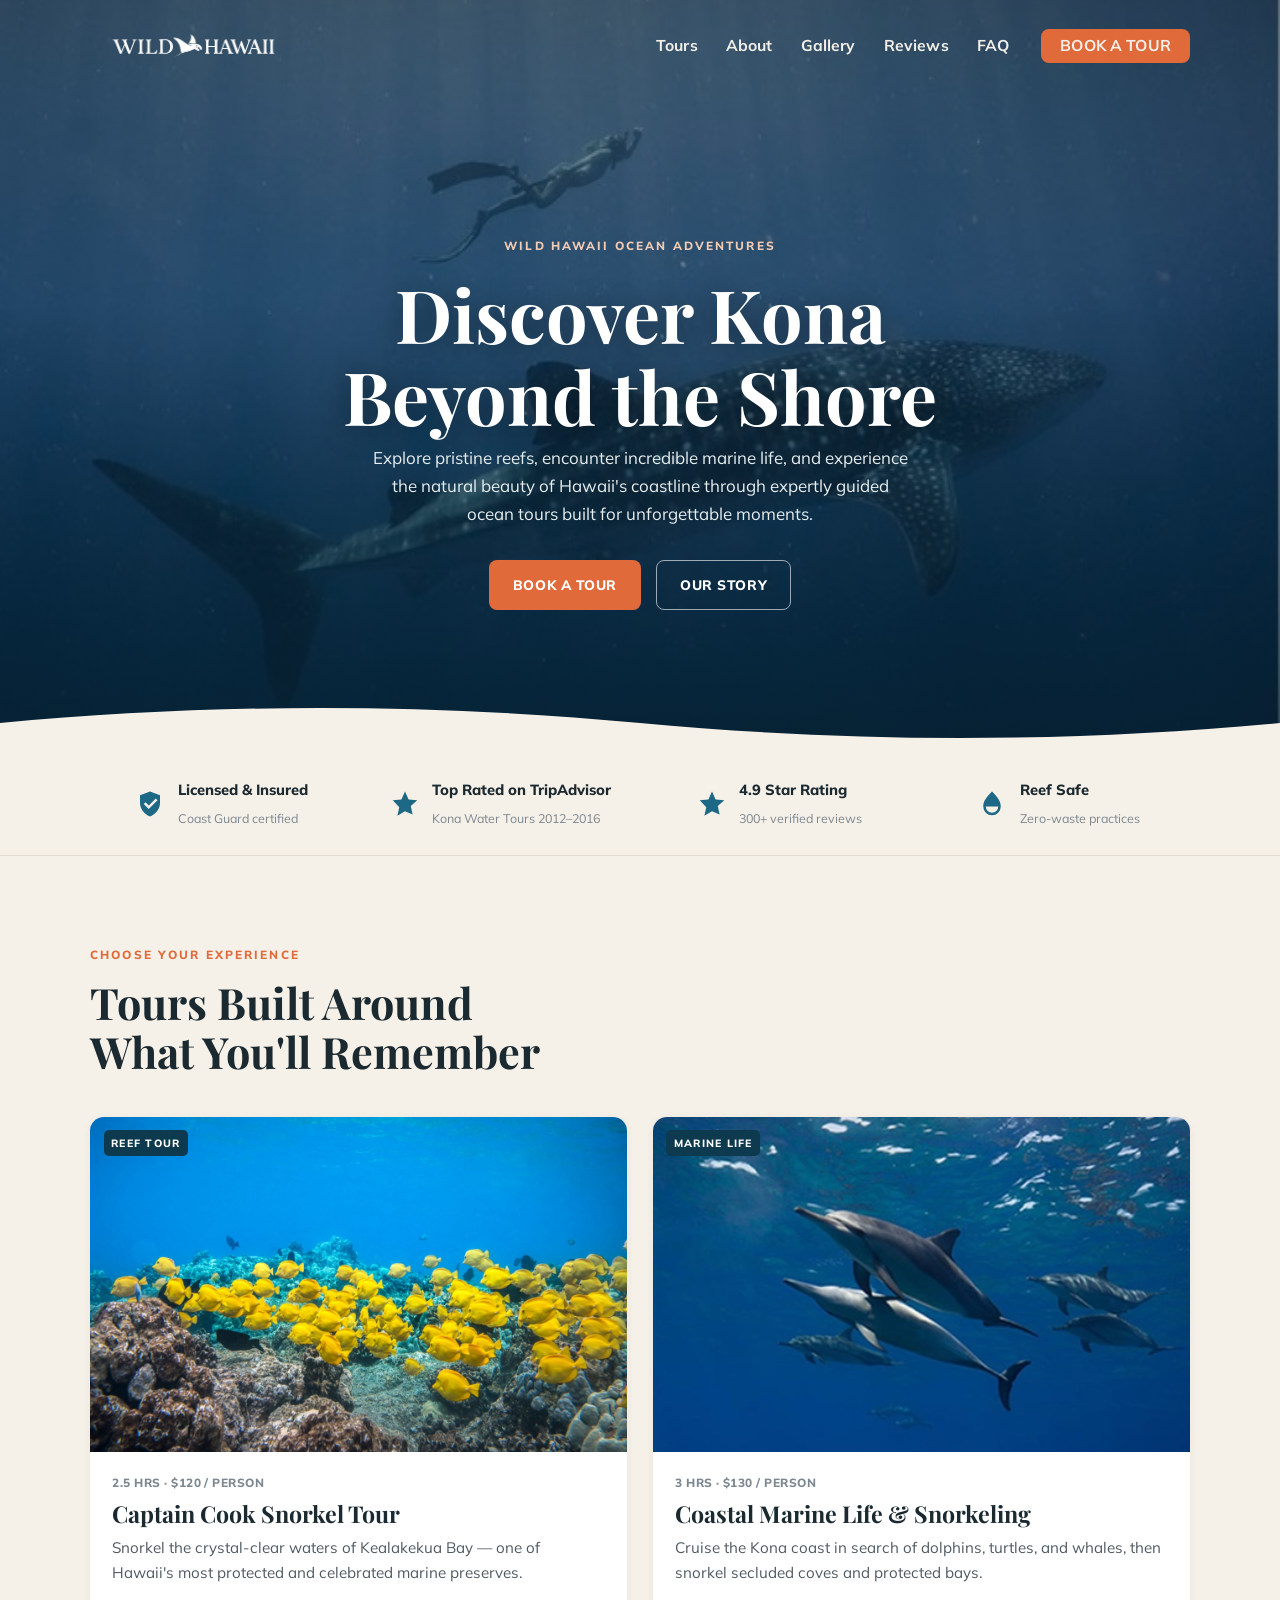
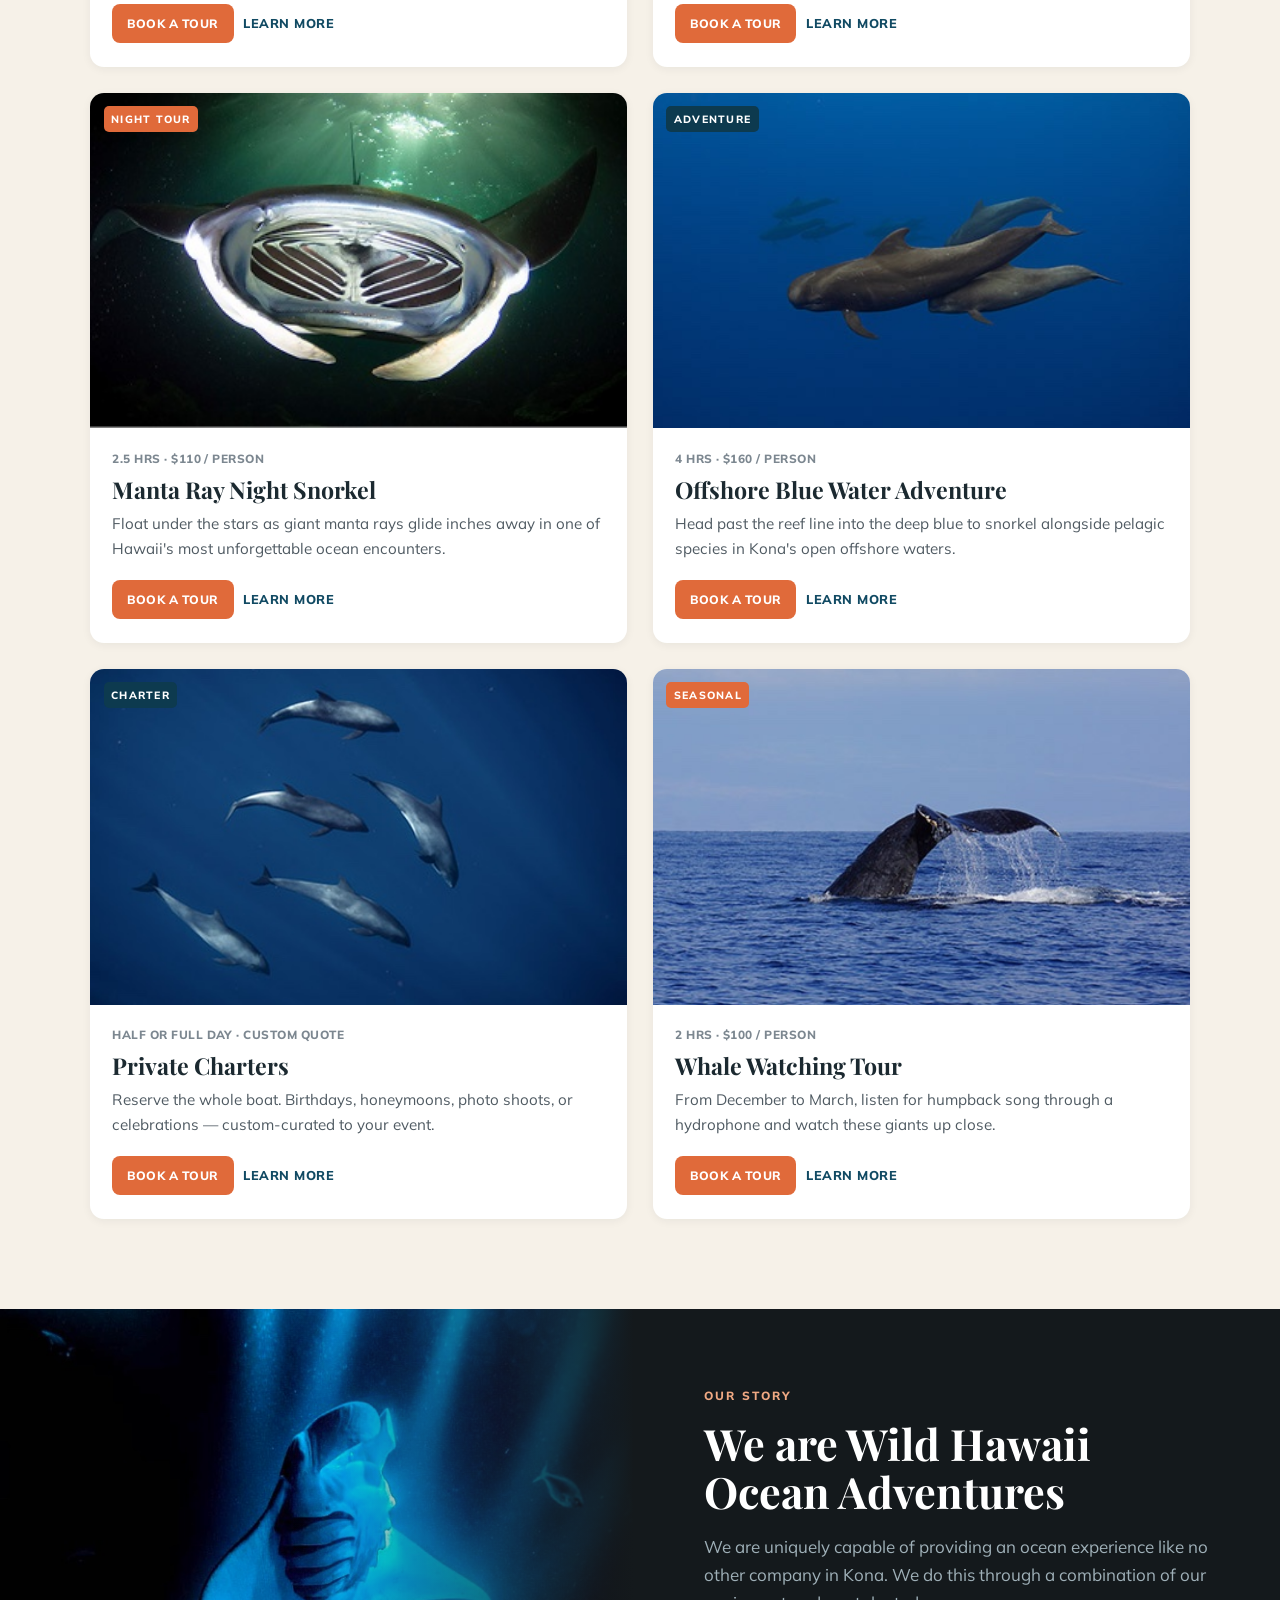
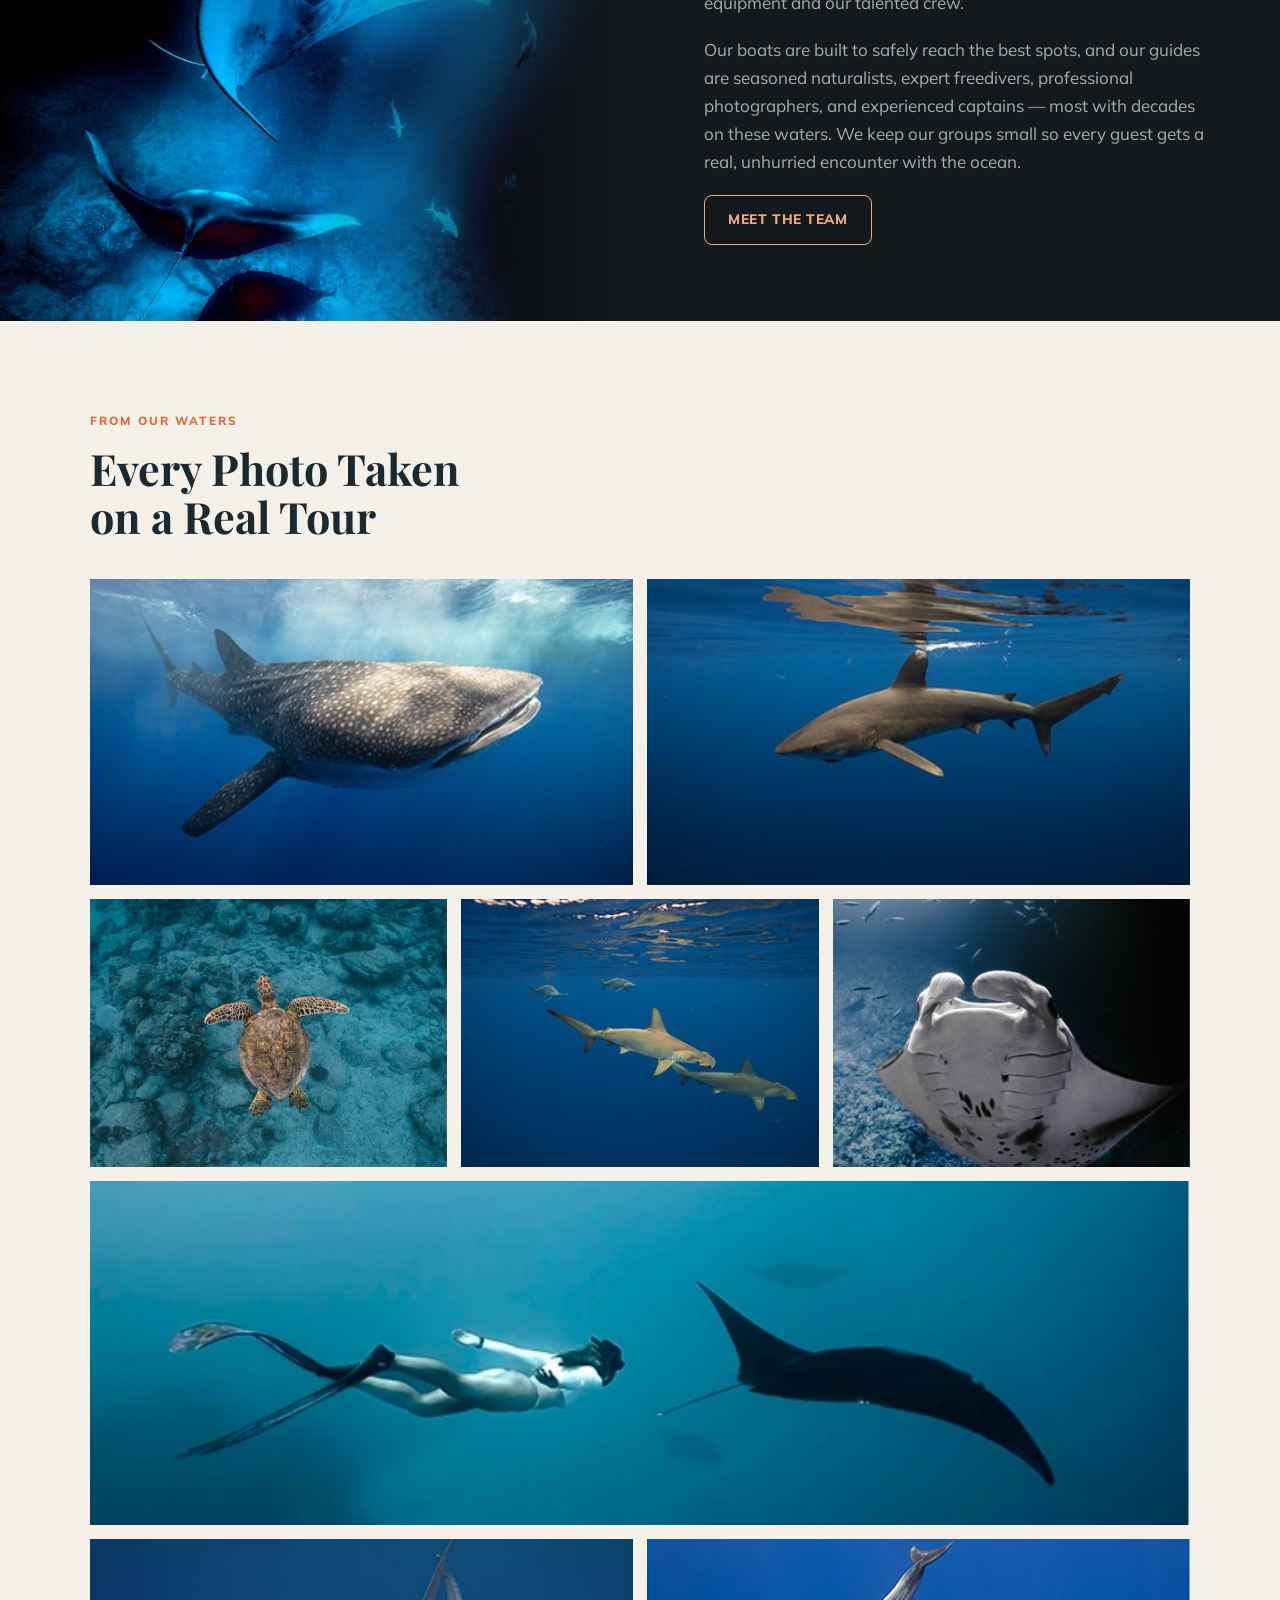
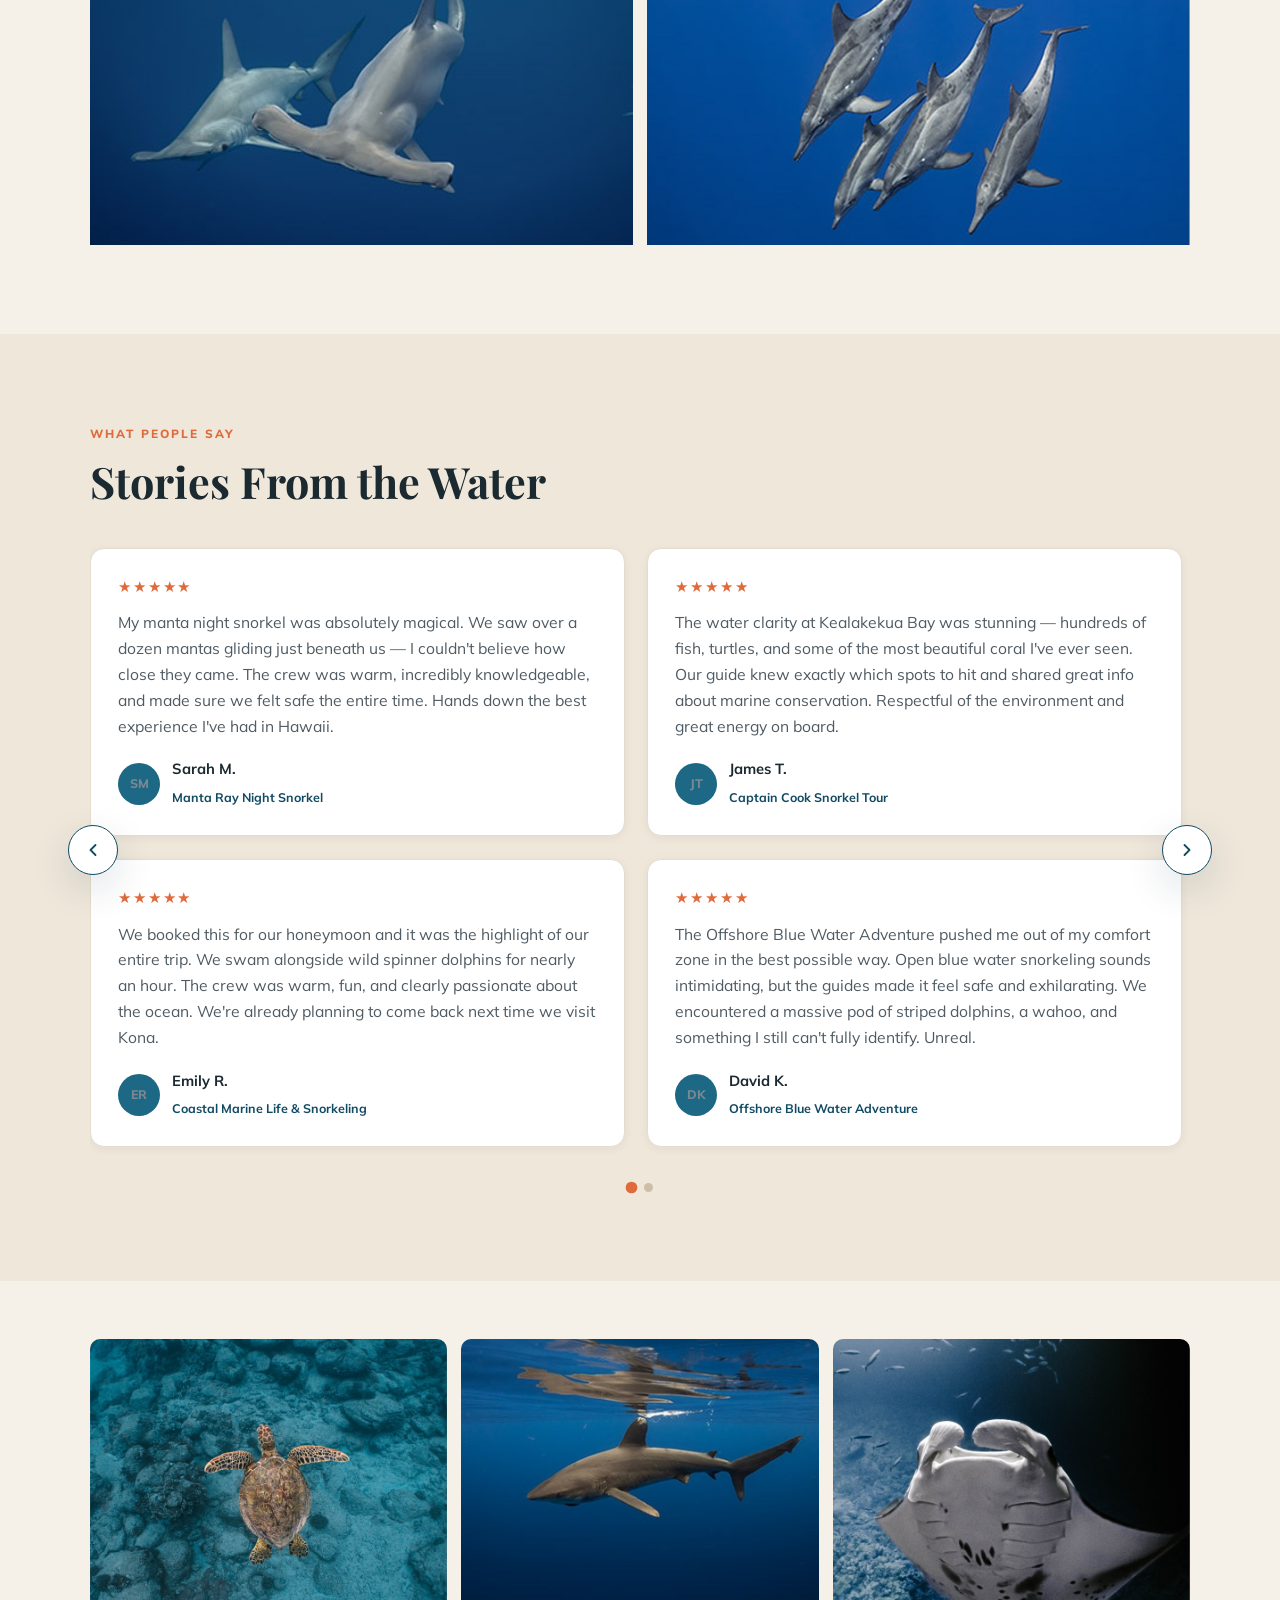
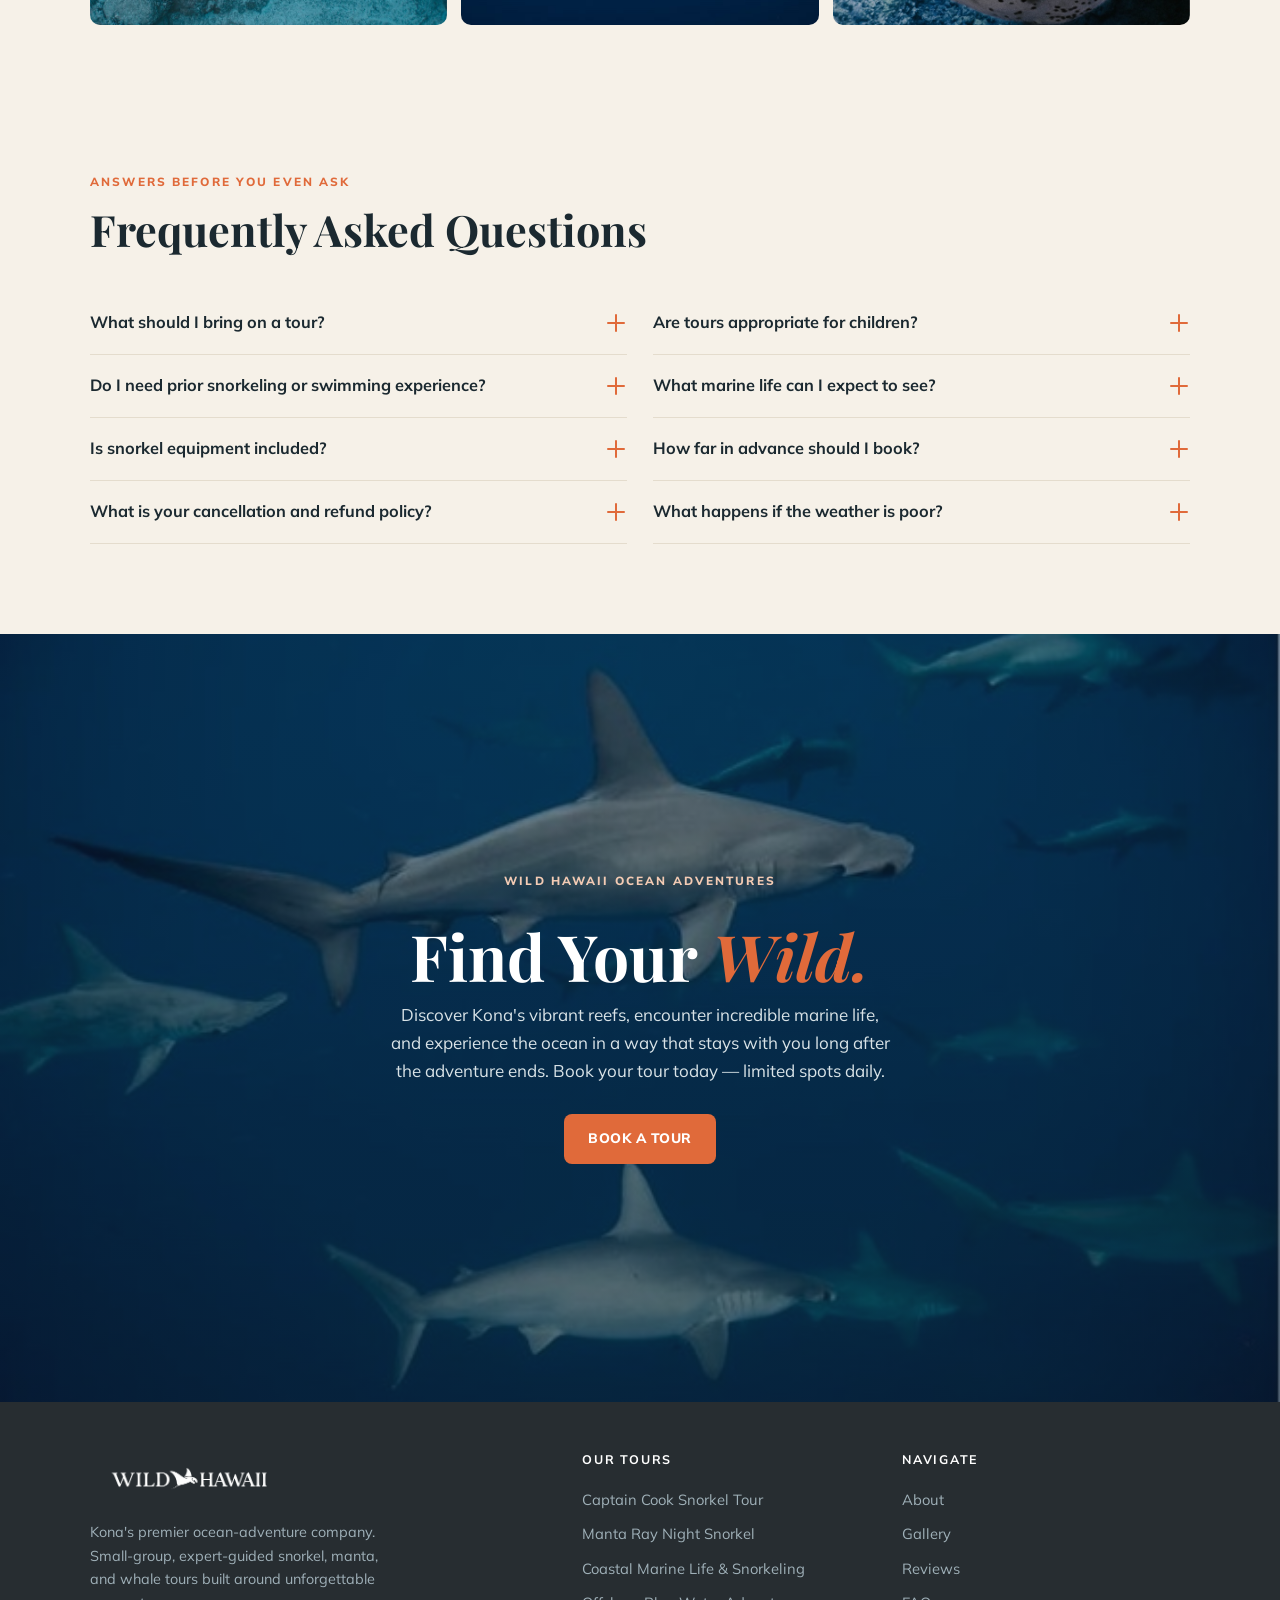
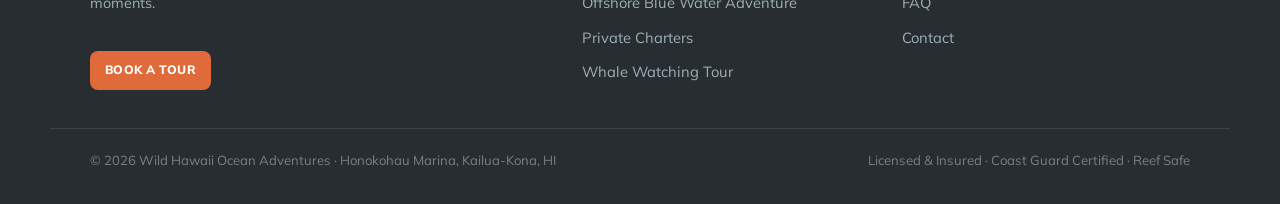
==== commit df611a03: "Apply real tour content from wild-hawaii.com Updated prices, observer (non-swimmer) rates, group siz" ====
--- a/index.html
+++ b/index.html
@@ -84,7 +84,7 @@
           <article class="tour-card reveal">
             <a class="media" href="captain-cook-snorkel.html"><span class="tag">Reef Tour</span><img src="images/tour-captain-cook.jpg" alt="Snorkelers above the reef at Kealakekua Bay" /></a>
             <div class="body">
-              <p class="meta">2.5 Hrs · $130 / person</p>
+              <p class="meta">2.5 Hrs · $120 / person</p>
               <h3>Captain Cook Snorkel Tour</h3>
               <p>Snorkel the crystal-clear waters of Kealakekua Bay — one of Hawaii's most protected and celebrated marine preserves.</p>
               <div class="actions"><a class="btn btn-primary btn-sm" href="captain-cook-snorkel.html">Book A Tour</a><a class="learn" href="captain-cook-snorkel.html">Learn More</a></div>
@@ -94,7 +94,7 @@
           <article class="tour-card reveal">
             <a class="media" href="coastal-marine-life.html"><span class="tag">Marine Life</span><img src="images/tour-coastal-marine.jpg" alt="Sea turtle gliding over a coastal reef" /></a>
             <div class="body">
-              <p class="meta">3 Hrs · $140 / person</p>
+              <p class="meta">3 Hrs · $130 / person</p>
               <h3>Coastal Marine Life &amp; Snorkeling</h3>
               <p>Cruise the Kona coast in search of dolphins, turtles, and whales, then snorkel secluded coves and protected bays.</p>
               <div class="actions"><a class="btn btn-primary btn-sm" href="coastal-marine-life.html">Book A Tour</a><a class="learn" href="coastal-marine-life.html">Learn More</a></div>
@@ -104,7 +104,7 @@
           <article class="tour-card reveal">
             <a class="media" href="manta-ray-night-snorkel.html"><span class="tag coral">Night Tour</span><img src="images/tour-manta-ray.jpg" alt="Manta ray feeding in the lights at night" /></a>
             <div class="body">
-              <p class="meta">2.5 Hrs · $125 / person</p>
+              <p class="meta">2.5 Hrs · $110 / person</p>
               <h3>Manta Ray Night Snorkel</h3>
               <p>Float under the stars as giant manta rays glide inches away in one of Hawaii's most unforgettable ocean encounters.</p>
               <div class="actions"><a class="btn btn-primary btn-sm" href="manta-ray-night-snorkel.html">Book A Tour</a><a class="learn" href="manta-ray-night-snorkel.html">Learn More</a></div>
@@ -114,7 +114,7 @@
           <article class="tour-card reveal">
             <a class="media" href="offshore-blue-water.html"><span class="tag">Adventure</span><img src="images/tour-offshore-blue.jpg" alt="Pelagic sharks in the open blue water" /></a>
             <div class="body">
-              <p class="meta">4 Hrs · $175 / person</p>
+              <p class="meta">4 Hrs · $160 / person</p>
               <h3>Offshore Blue Water Adventure</h3>
               <p>Head past the reef line into the deep blue to snorkel alongside pelagic species in Kona's open offshore waters.</p>
               <div class="actions"><a class="btn btn-primary btn-sm" href="offshore-blue-water.html">Book A Tour</a><a class="learn" href="offshore-blue-water.html">Learn More</a></div>
@@ -124,7 +124,7 @@
           <article class="tour-card reveal">
             <a class="media" href="private-charters.html"><span class="tag">Charter</span><img src="images/tour-private-charters.jpg" alt="Private charter boat on calm Kona water" /></a>
             <div class="body">
-              <p class="meta">4 Hrs · from $175 / person</p>
+              <p class="meta">Half or full day · custom quote</p>
               <h3>Private Charters</h3>
               <p>Reserve the whole boat. Birthdays, honeymoons, photo shoots, or celebrations — custom-curated to your event.</p>
               <div class="actions"><a class="btn btn-primary btn-sm" href="private-charters.html">Book A Tour</a><a class="learn" href="private-charters.html">Learn More</a></div>
--- a/css/styles.css
+++ b/css/styles.css
@@ -197,8 +197,15 @@
 .tour-card .media { position: relative; aspect-ratio: 16 / 10; overflow: hidden; }
 .tour-card .media img { width: 100%; height: 100%; object-fit: cover; transition: transform 0.4s ease; }
 .tour-card:hover .media img { transform: scale(1.04); }
+/* hover overlay — fades in over the image; tag stays above it (z-index) */
+.tour-card .media::after {
+  content: ""; position: absolute; inset: 0; z-index: 1; pointer-events: none;
+  background: linear-gradient(180deg, rgba(13,58,79,0) 30%, rgba(13,58,79,0.55) 100%);
+  opacity: 0; transition: opacity 0.3s ease;
+}
+.tour-card:hover .media::after { opacity: 1; }
 .tag {
-  position: absolute; top: 0.85rem; left: 0.85rem;
+  position: absolute; top: 0.85rem; left: 0.85rem; z-index: 3;
   background: var(--ocean-deep); color: #fff; font-size: 0.66rem; font-weight: 800;
   letter-spacing: 0.12em; text-transform: uppercase; padding: 0.4em 0.7em; border-radius: 5px;
 }
@@ -214,8 +221,8 @@
 /* ---------- Story (dark, full-height split image) ---------- */
 .story { background: var(--charcoal); color: var(--on-dark); }
 .story-grid { display: grid; grid-template-columns: 1fr 1fr; align-items: stretch; }
-.story-media { position: relative; overflow: hidden; min-height: 440px; }
-.story-media img { position: absolute; inset: 0; width: 100%; height: 100%; object-fit: cover; }
+.story-media { position: relative; overflow: hidden; min-height: 600px; }
+.story-media img { position: absolute; inset: 0; width: 100%; height: 100%; object-fit: cover; object-position: center top; }
 /* fade the image into the dark panel near its inner edge — no hard seam */
 .story-media::after {
   content: ""; position: absolute; inset: 0; pointer-events: none;
@@ -238,7 +245,7 @@
 .gallery {
   display: grid; grid-template-columns: repeat(6, 1fr); gap: 0.9rem; margin-top: 2.4rem;
 }
-.gallery a { display: block; border-radius: 10px; overflow: hidden; }
+.gallery a { display: block; border-radius: 0; overflow: hidden; }
 .gallery img { width: 100%; height: 100%; object-fit: cover; transition: transform 0.4s ease, filter 0.3s ease; }
 .gallery a:hover img { transform: scale(1.06); }
 .gallery .g-half  { grid-column: span 3; aspect-ratio: 16 / 9; }   /* rows 1 & 4: two across */
@@ -439,6 +446,7 @@
 .booking .price-block { padding: 1.3rem 1.5rem 0.4rem; }
 .booking .price-lbl { font-size: 0.74rem; letter-spacing: 0.1em; text-transform: uppercase; color: var(--muted); font-weight: 800; }
 .booking .price { font-family: var(--serif); color: var(--coral); font-size: 1.7rem; font-weight: 700; }
+.booking .price-observer { font-size: 0.84rem; color: var(--muted); font-weight: 700; margin-top: 0.25rem; }
 .booking .rows { padding: 0.8rem 1.5rem 0; display: grid; gap: 0.7rem; }
 .booking .row { display: flex; justify-content: space-between; gap: 1rem; font-size: 0.9rem; padding-bottom: 0.7rem; border-bottom: 1px solid var(--line-2); }
 .booking .row .k { color: var(--muted); }
@@ -468,8 +476,8 @@
 
 /* contact (blue band w/ wave) */
 .contact { position: relative; background: var(--ocean); color: #fff; }
-.contact-wave { display: block; width: 100%; height: 56px; fill: var(--cream-2); margin-bottom: -1px; }
-.contact-wave.from-cream { fill: var(--cream); }
+.contact-wave { display: block; width: 100%; height: 56px; fill: var(--ocean); margin-top: -1px; margin-bottom: -1px; }
+.contact-wave.from-cream { fill: var(--ocean); }
 .contact-grid { display: grid; grid-template-columns: 1fr 1.05fr; gap: clamp(1.6rem, 4vw, 3.2rem); align-items: start; padding-bottom: 1rem; }
 @media (max-width: 820px) { .contact-grid { grid-template-columns: 1fr; } }
 .contact h2 { color: #fff; }
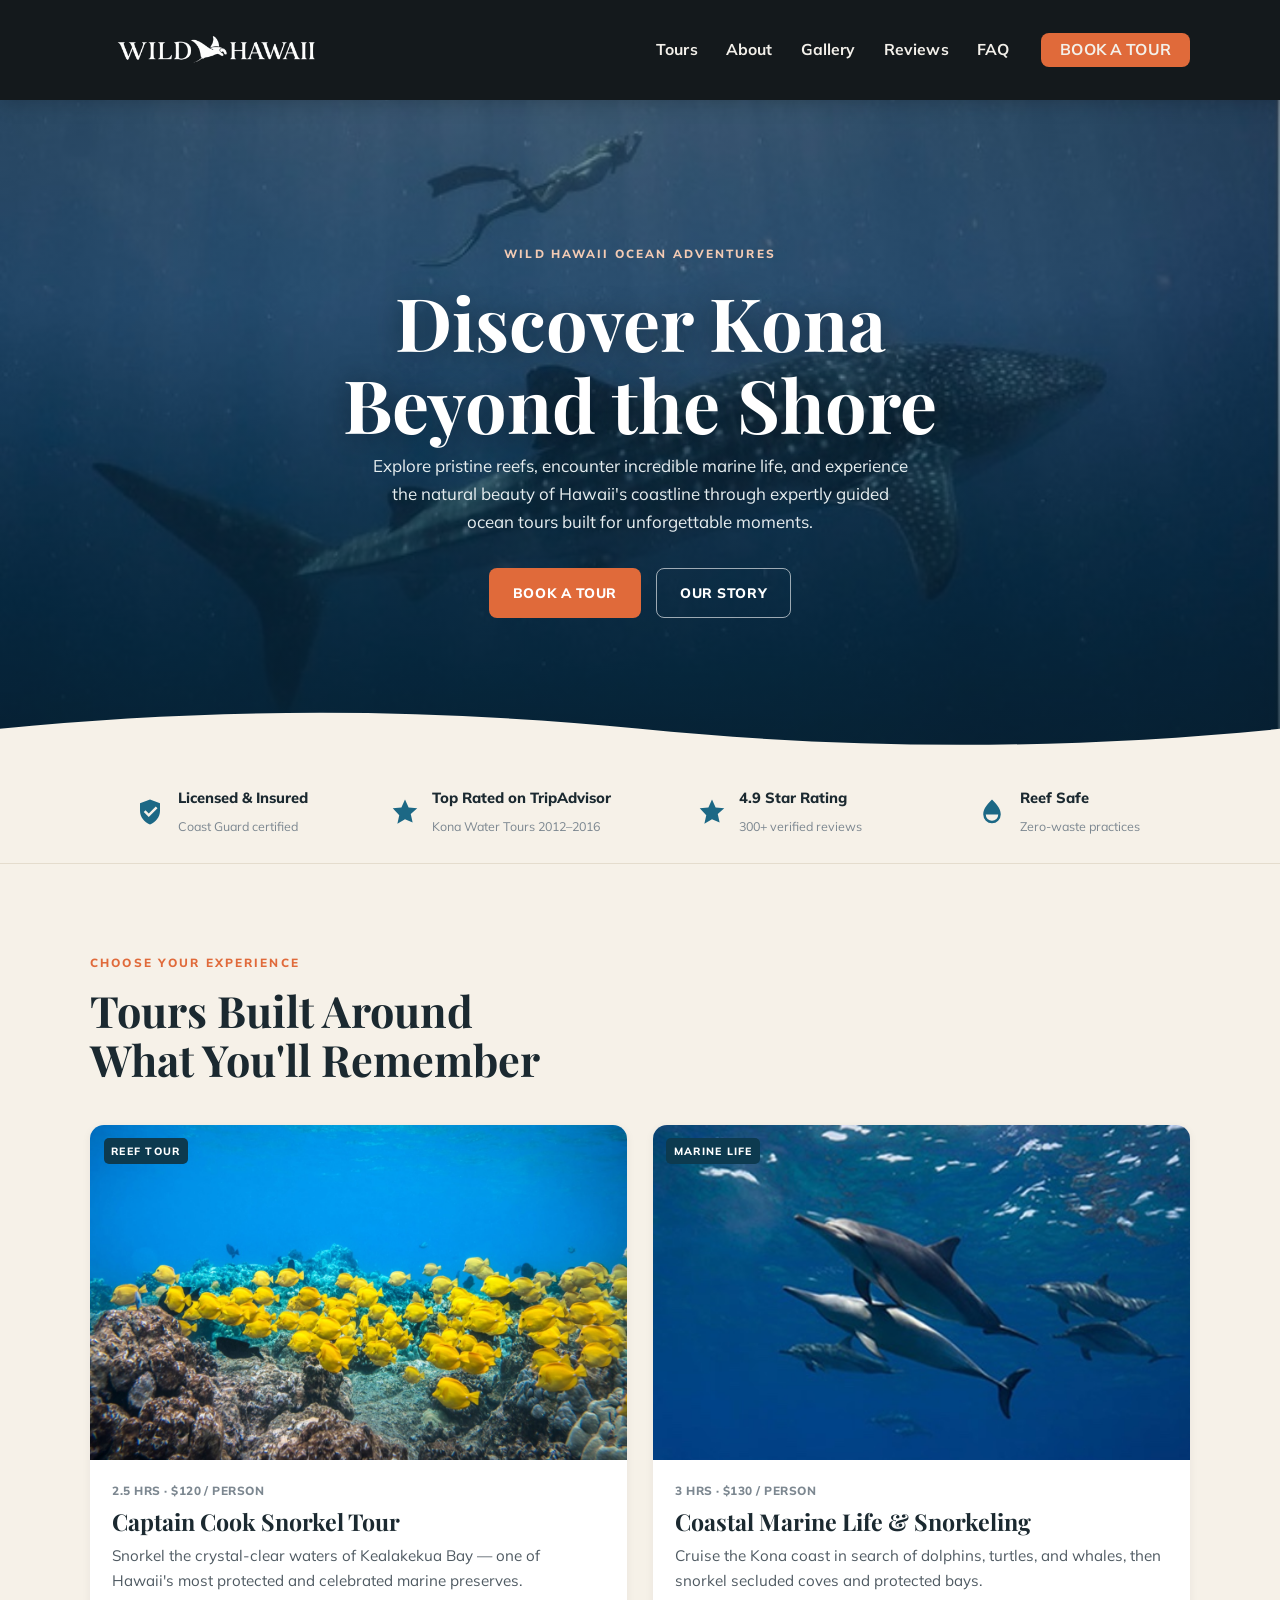
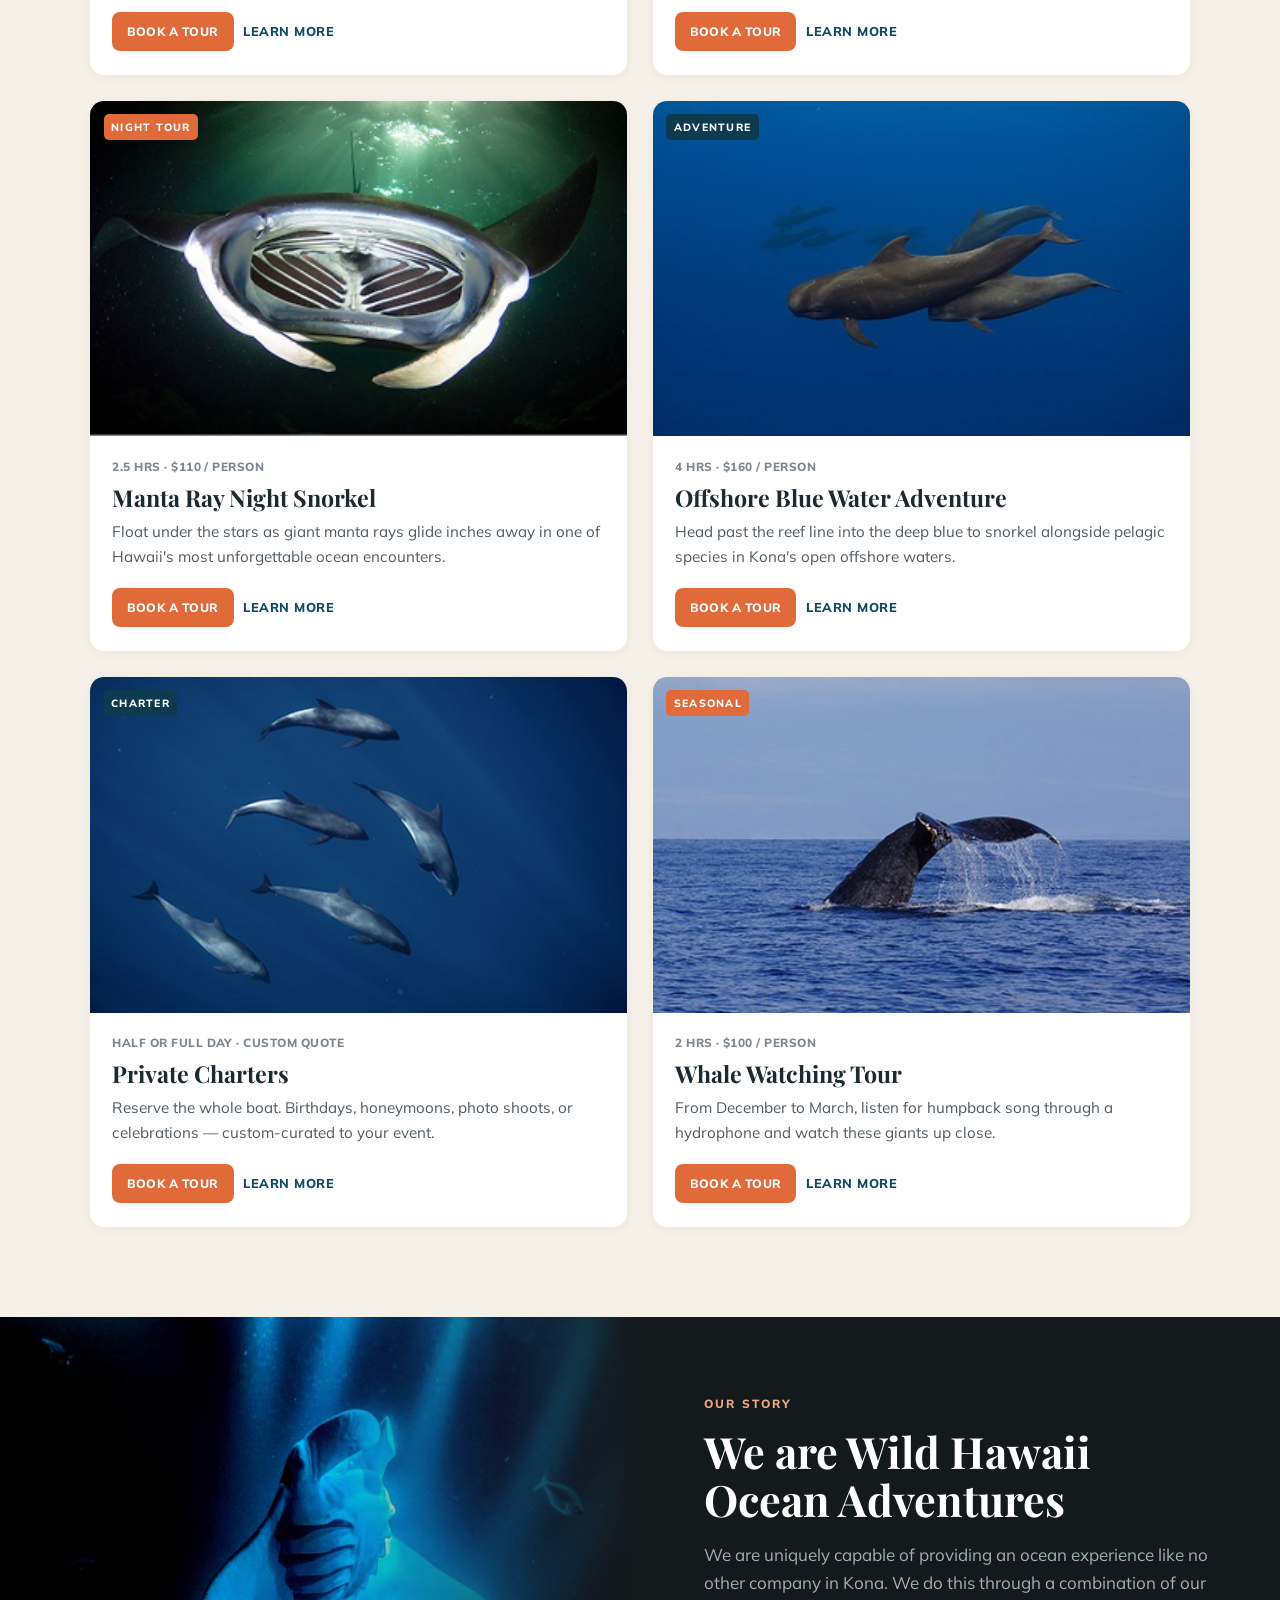
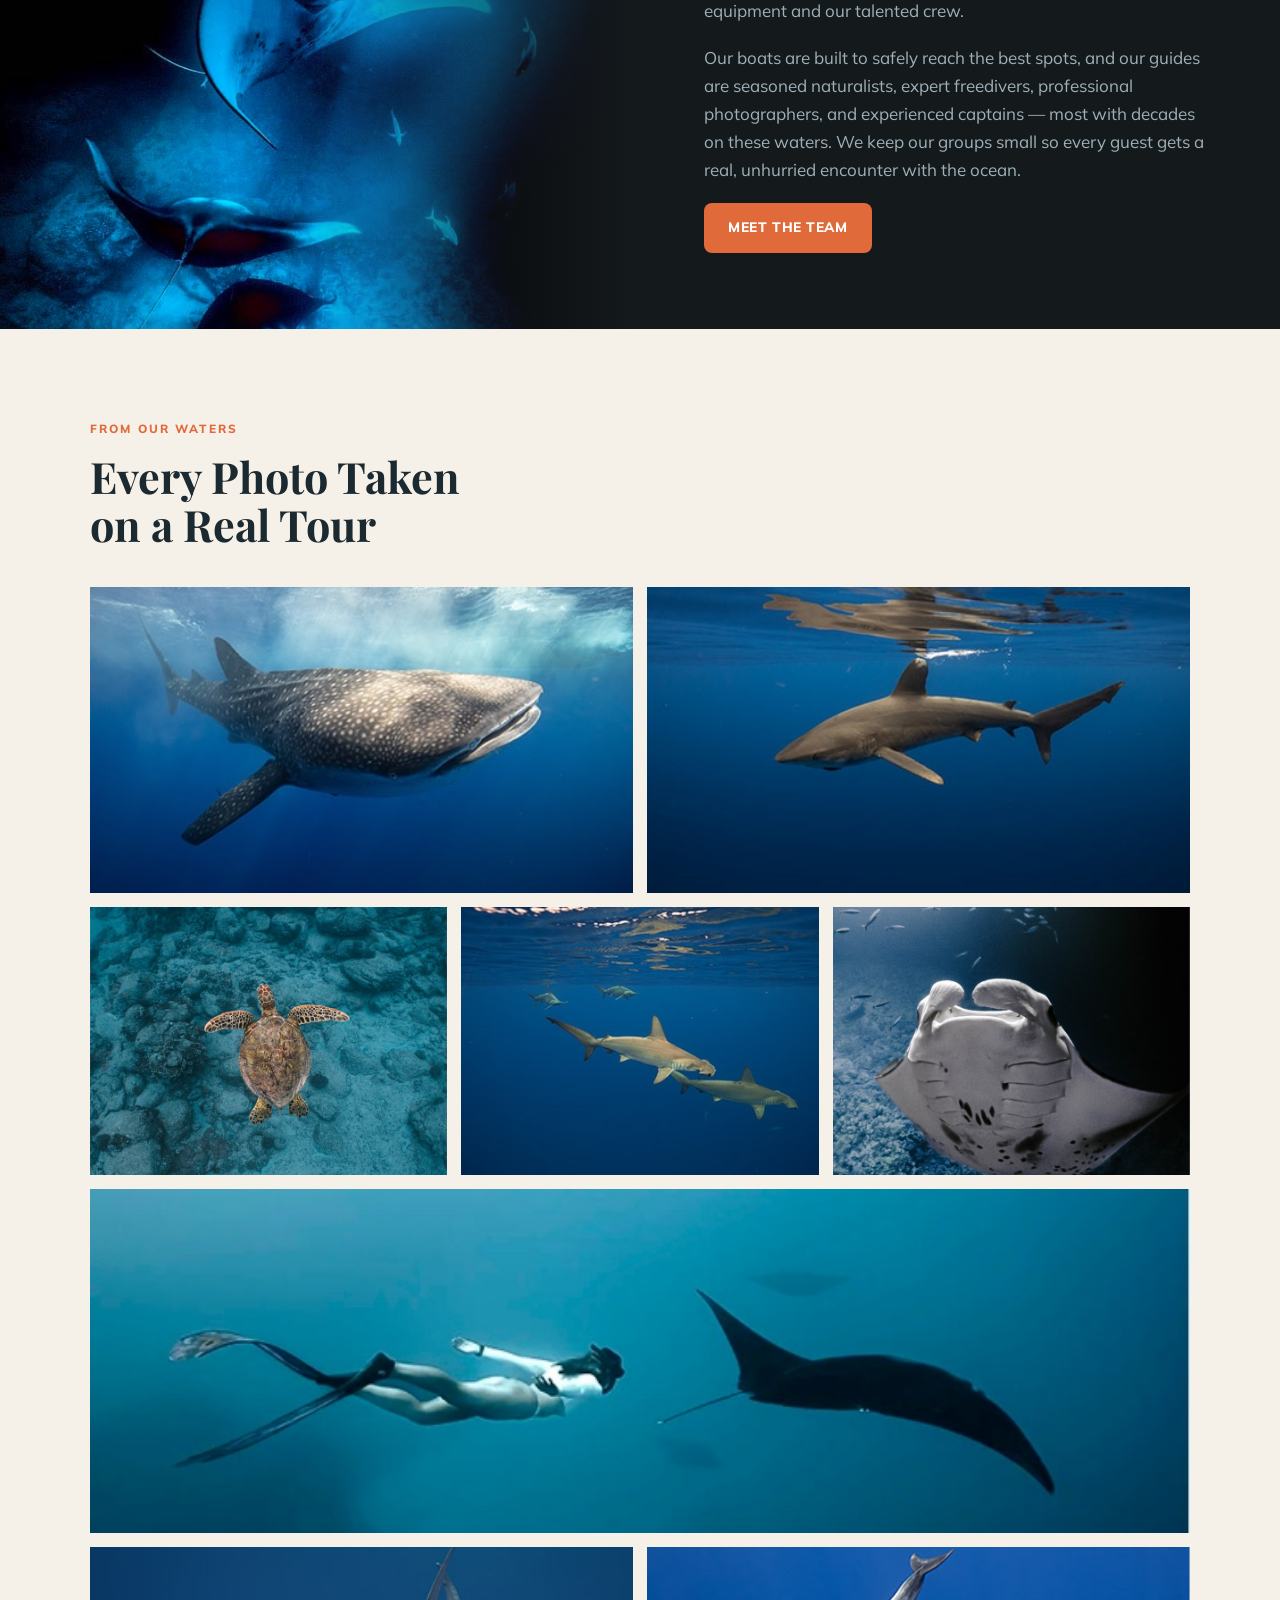
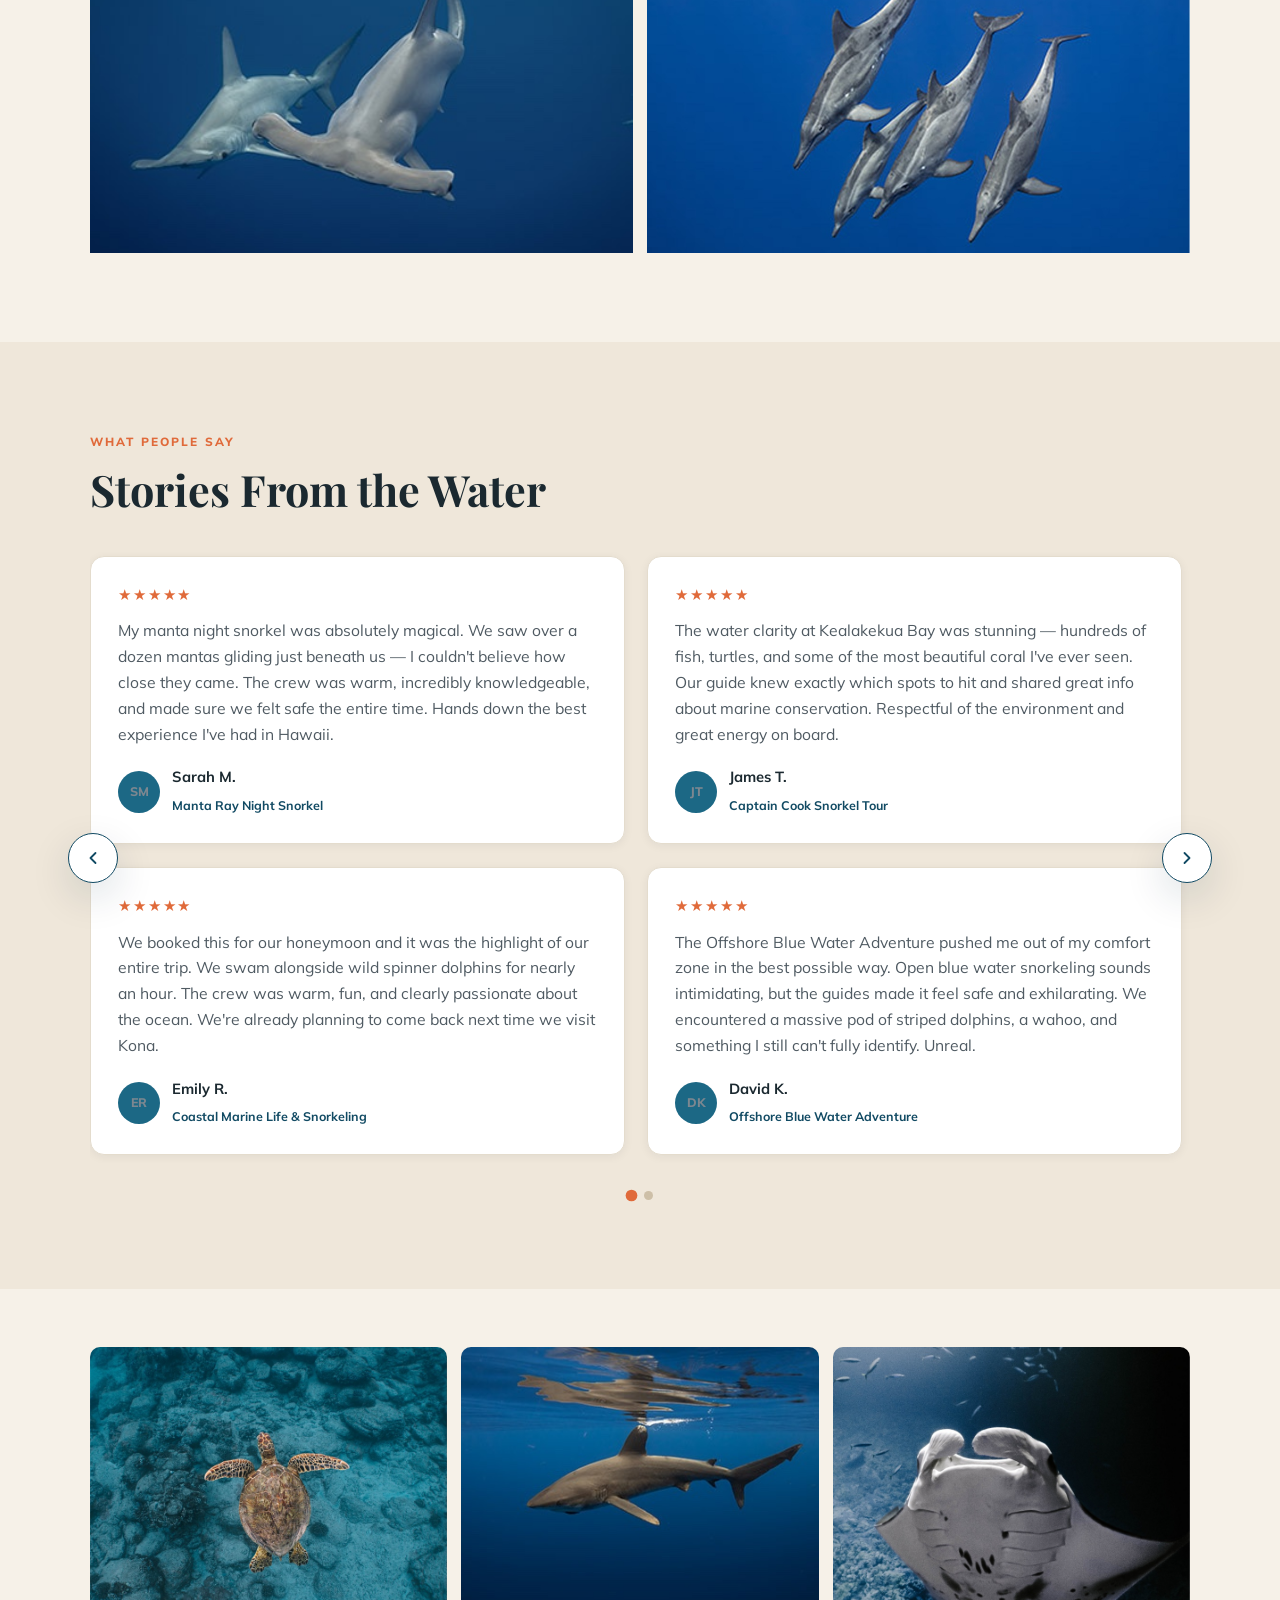
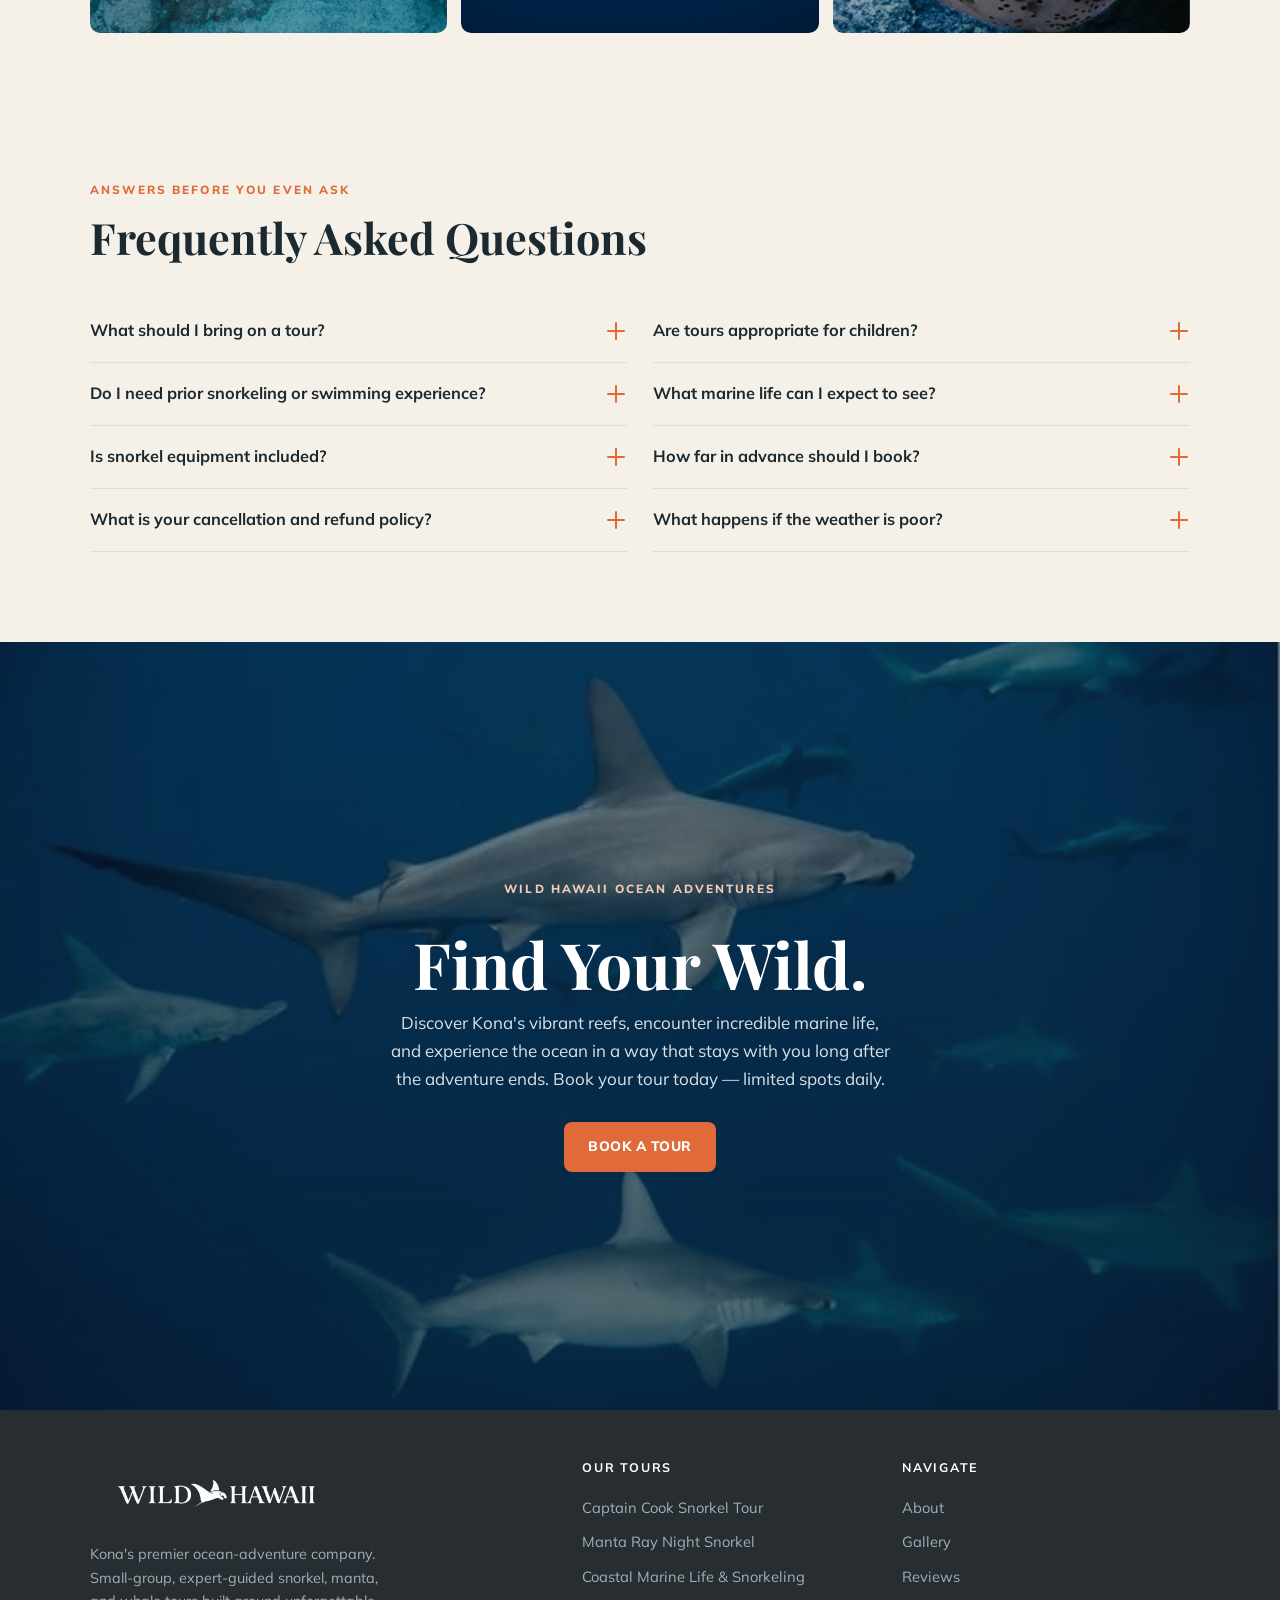
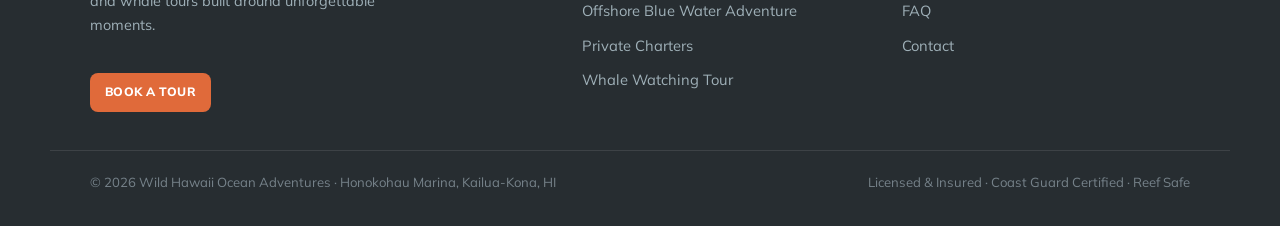
==== commit 2882c7a6: "Nav/hero/wave polish + revert tour hero images - Larger logo in nav (66px) and footer; nav bar heigh" ====
--- a/index.html
+++ b/index.html
@@ -155,7 +155,7 @@
             <h2 class="h-section">We are Wild Hawaii<br />Ocean Adventures</h2>
             <p>We are uniquely capable of providing an ocean experience like no other company in Kona. We do this through a combination of our equipment and our talented crew.</p>
             <p>Our boats are built to safely reach the best spots, and our guides are seasoned naturalists, expert freedivers, professional photographers, and experienced captains — most with decades on these waters. We keep our groups small so every guest gets a real, unhurried encounter with the ocean.</p>
-            <a class="btn btn-outline" href="about.html" style="border-color:#f0a983;color:#f0a983;">Meet the Team</a>
+            <a class="btn btn-primary" href="about.html">Meet the Team</a>
           </div>
         </div>
       </div>
@@ -291,7 +291,7 @@
     <section class="cta-band">
       <div class="wrap inner reveal">
         <p class="eyebrow">Wild Hawaii Ocean Adventures</p>
-        <h2>Find Your <span class="accent italic-serif">Wild.</span></h2>
+        <h2>Find Your Wild.</h2>
         <p>Discover Kona's vibrant reefs, encounter incredible marine life, and experience the ocean in a way that stays with you long after the adventure ends. Book your tour today — limited spots daily.</p>
         <a class="btn btn-primary" href="tours.html">Book A Tour</a>
       </div>
--- a/css/styles.css
+++ b/css/styles.css
@@ -40,7 +40,7 @@
   --gutter: clamp(1.1rem, 4vw, 2.5rem);
   --radius: 14px;
   --radius-sm: 9px;
-  --nav-h: 92px;          /* header height — referenced by hero offsets, mobile menu, sticky booking card */
+  --nav-h: 100px;         /* header height — referenced by hero offsets, mobile menu, sticky booking card */
 }
 
 /* ---------- Reset ---------- */
@@ -107,22 +107,23 @@
 /* ---------- Header / nav ---------- */
 .site-header {
   position: sticky; top: 0; z-index: 60;
-  background: rgba(18, 26, 31, 0.0);
-  transition: background 0.3s ease, box-shadow 0.3s ease;
-}
-.site-header.is-solid { background: var(--charcoal); box-shadow: 0 2px 20px rgba(0,0,0,0.25); }
+  background: var(--charcoal);
+  box-shadow: 0 2px 20px rgba(0,0,0,0.22);
+  transition: box-shadow 0.3s ease;
+}
+.site-header.is-solid { background: var(--charcoal); box-shadow: 0 2px 22px rgba(0,0,0,0.3); }
 .nav {
   display: flex; align-items: center; justify-content: space-between;
   gap: 1.75rem; height: var(--nav-h);
 }
 .brand { display: inline-flex; align-items: center; gap: 0.55rem; color: #fff; }
-.brand-logo { height: 54px; width: auto; display: block; }
+.brand-logo { height: 66px; width: auto; display: block; }
 .brand svg { width: 30px; height: 30px; fill: #fff; }
 .brand-name {
   font-family: var(--serif); font-weight: 700; font-size: 1.32rem;
   letter-spacing: 0.16em; text-transform: uppercase;
 }
-@media (max-width: 600px) { :root { --nav-h: 76px; } .brand-logo { height: 44px; } }
+@media (max-width: 600px) { :root { --nav-h: 84px; } .brand-logo { height: 54px; } }
 .nav-links { display: flex; align-items: center; gap: 1.75rem; }
 .nav-links a {
   color: #f3f0ea; font-weight: 700; font-size: 0.98rem; letter-spacing: 0.01em;
@@ -170,7 +171,7 @@
 .hero .eyebrow { color: #f3cbb4; margin-bottom: 1rem; }
 .hero p.lead { color: #e7eef0; margin: 0 auto 2rem; max-width: 54ch; }
 .hero-cta { display: flex; gap: 0.9rem; justify-content: center; flex-wrap: wrap; }
-.hero-scrim-wave { position: absolute; left: 0; right: 0; bottom: -1px; width: 100%; height: 60px; fill: var(--cream); }
+.hero-scrim-wave { position: absolute; left: 0; right: 0; bottom: -1px; z-index: 2; width: 100%; height: 64px; fill: var(--cream); }
 
 /* ---------- Trust badges ---------- */
 .trust { background: var(--cream); border-bottom: 1px solid var(--line); }
@@ -364,7 +365,7 @@
 .site-footer { background: var(--footer); color: var(--on-dark-mut); padding-block: 3.2rem 2rem; }
 .footer-grid { display: grid; grid-template-columns: 1.6fr 1fr 1fr; gap: 2rem; }
 .footer-brand .brand { color: #fff; margin-bottom: 1rem; }
-.footer-brand .brand-logo { height: 52px; }
+.footer-brand .brand-logo { height: 66px; }
 .footer-brand p { font-size: 0.9rem; max-width: 34ch; color: var(--on-dark-mut); }
 .footer-brand .btn { margin-top: 1.2rem; }
 .footer-col h4 { font-family: var(--sans); color: #fff; font-size: 0.78rem; letter-spacing: 0.14em; text-transform: uppercase; margin-bottom: 1rem; }
@@ -381,7 +382,7 @@
    Tour detail pages
    ===================================================================== */
 .tour-hero {
-  position: relative; margin-top: calc(-1 * var(--nav-h)); padding-top: var(--nav-h); color: #fff;
+  position: relative; margin-top: calc(-1 * var(--nav-h)); padding-top: var(--nav-h); padding-bottom: 3.5rem; color: #fff;
   background-size: cover; background-position: center;
 }
 .tour-hero::after {
@@ -476,7 +477,7 @@
 
 /* contact (blue band w/ wave) */
 .contact { position: relative; background: var(--ocean); color: #fff; }
-.contact-wave { display: block; width: 100%; height: 56px; fill: var(--ocean); margin-top: -1px; margin-bottom: -1px; }
+.contact-wave { display: block; width: 100%; height: 72px; fill: var(--ocean); margin-top: -1px; margin-bottom: -1px; }
 .contact-wave.from-cream { fill: var(--ocean); }
 .contact-grid { display: grid; grid-template-columns: 1fr 1.05fr; gap: clamp(1.6rem, 4vw, 3.2rem); align-items: start; padding-bottom: 1rem; }
 @media (max-width: 820px) { .contact-grid { grid-template-columns: 1fr; } }
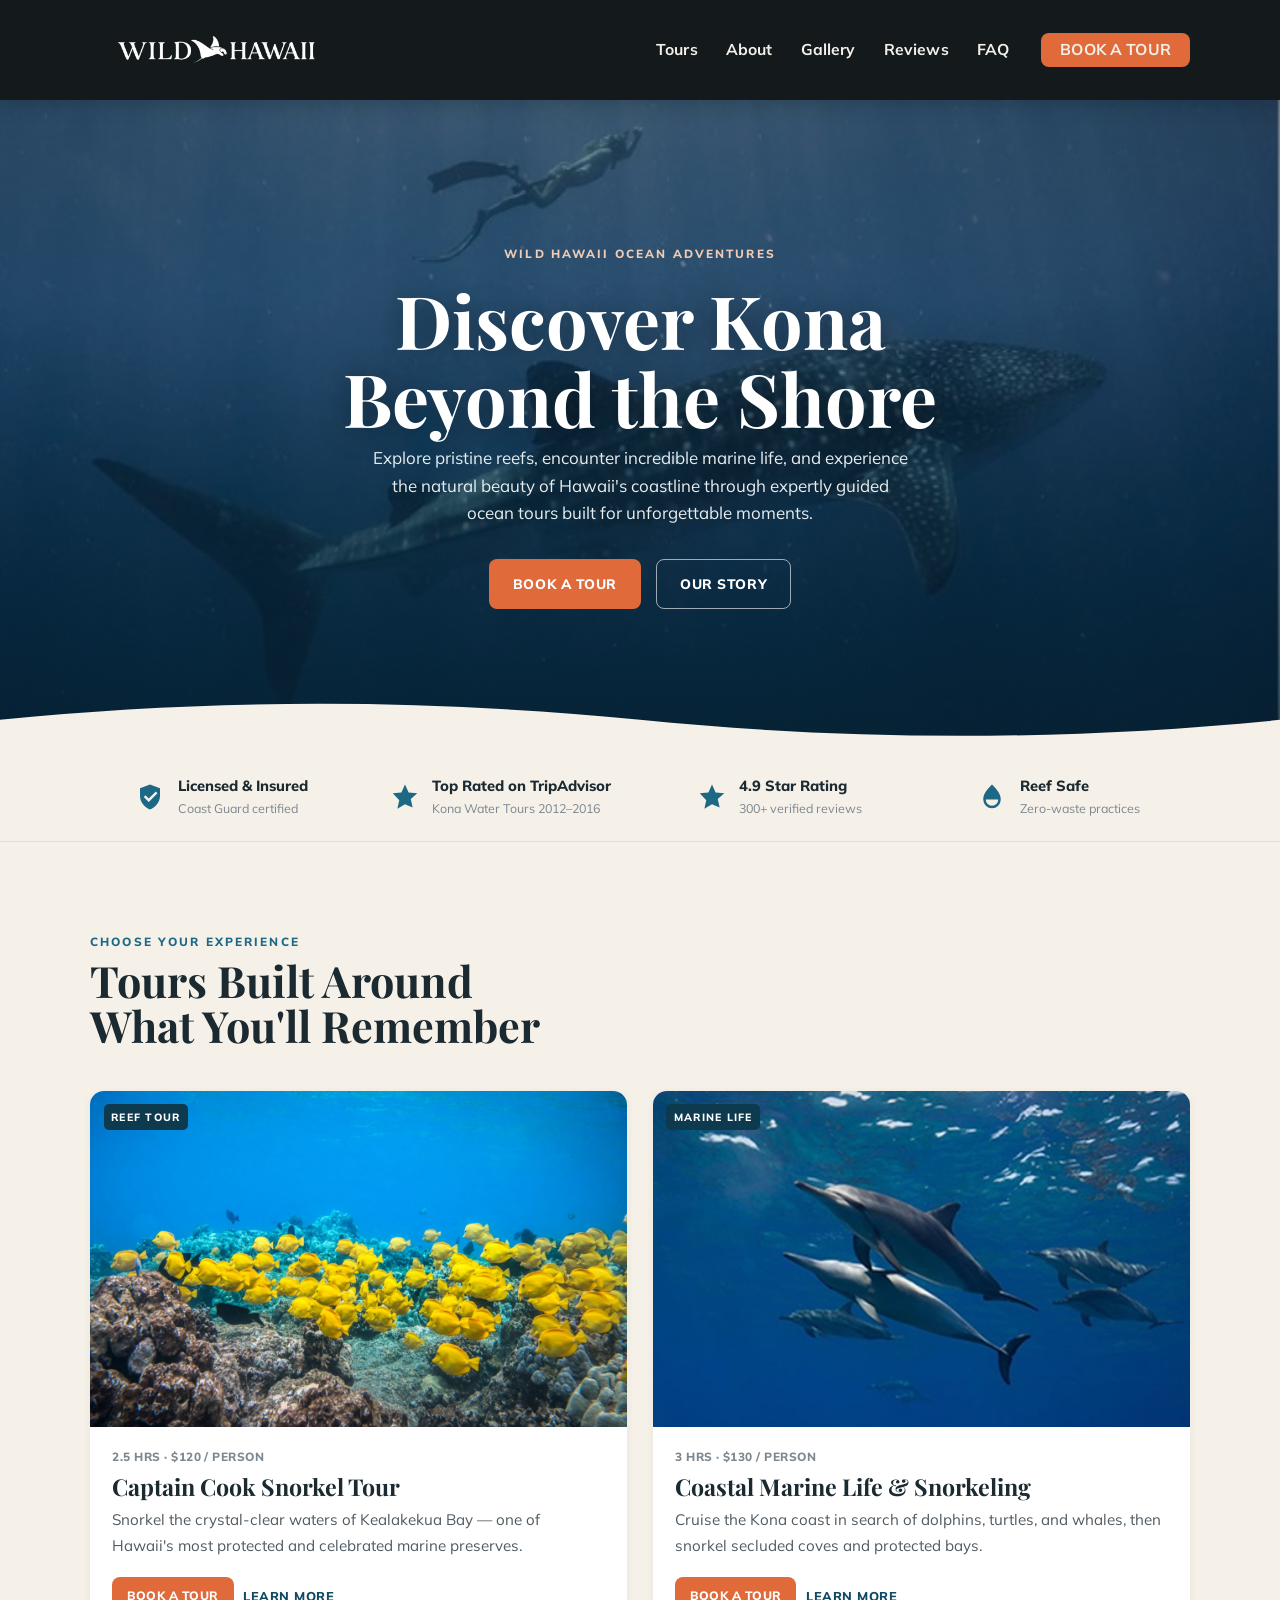
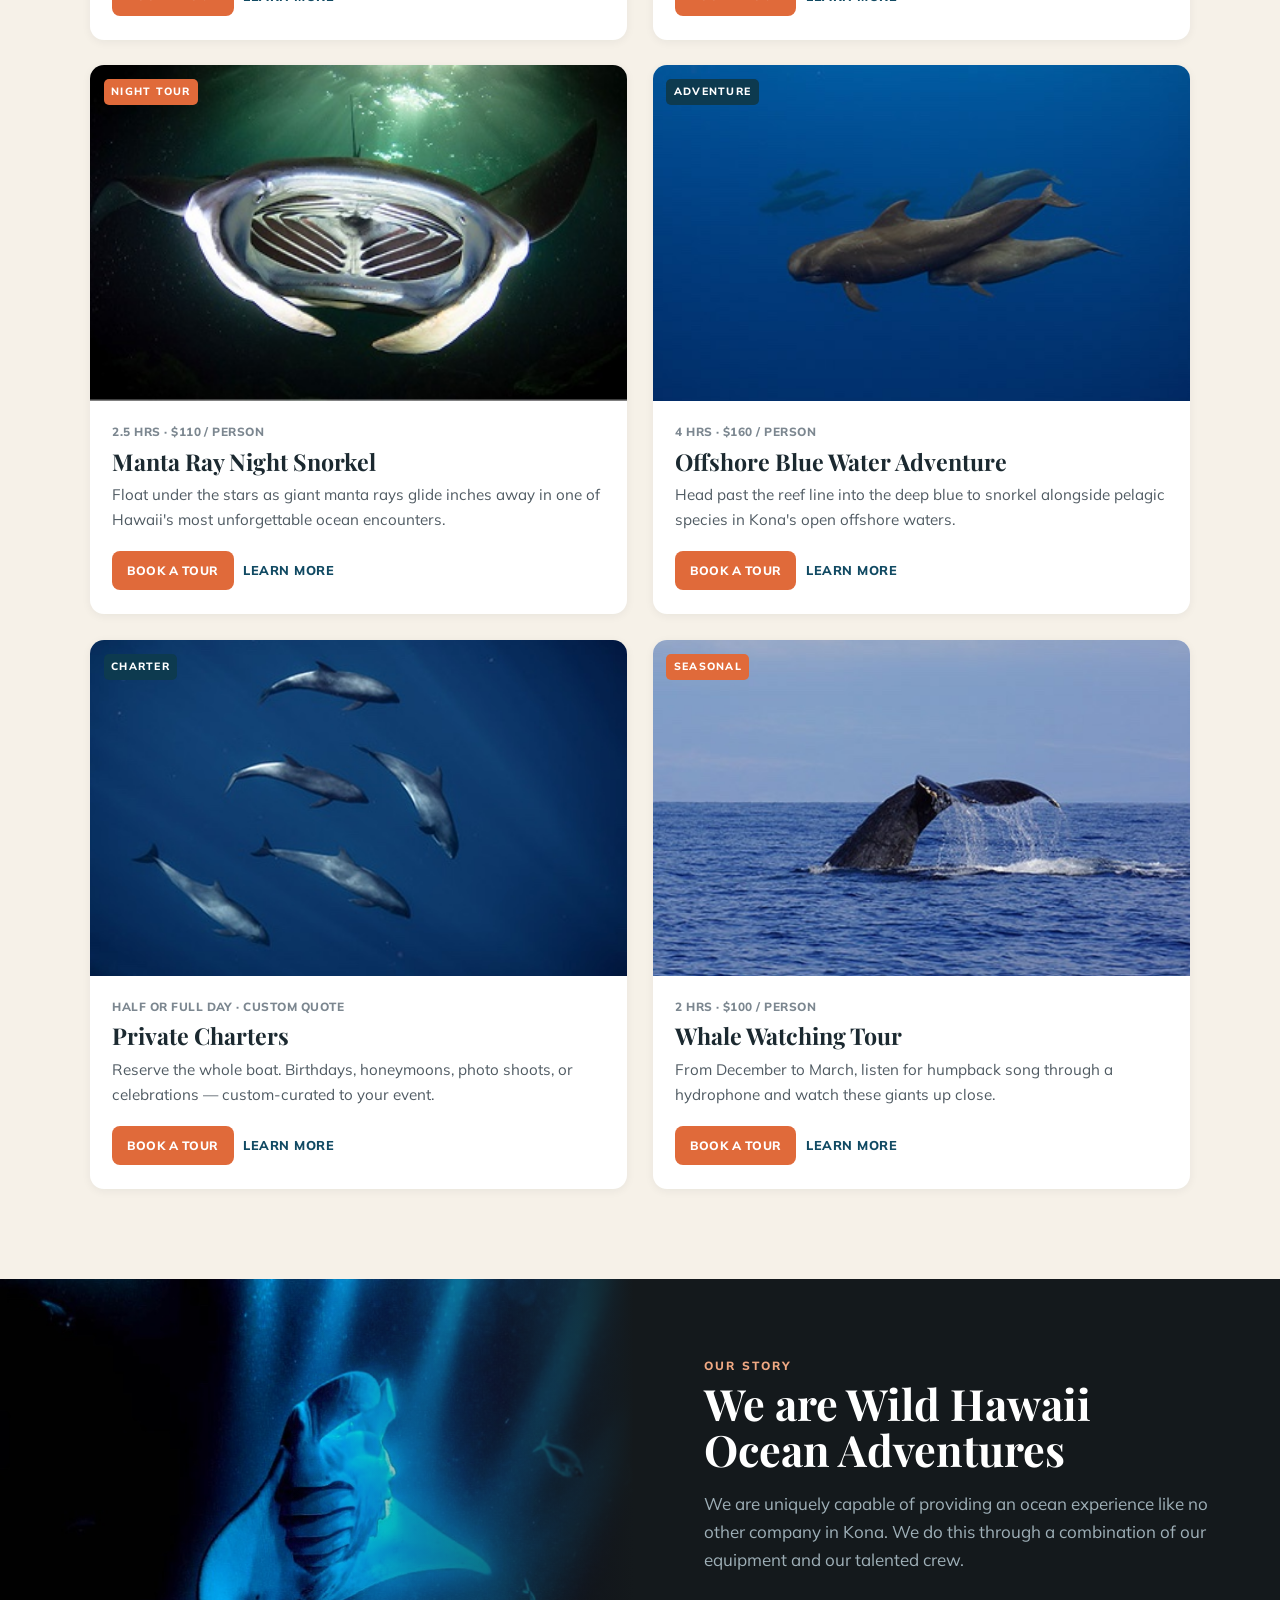
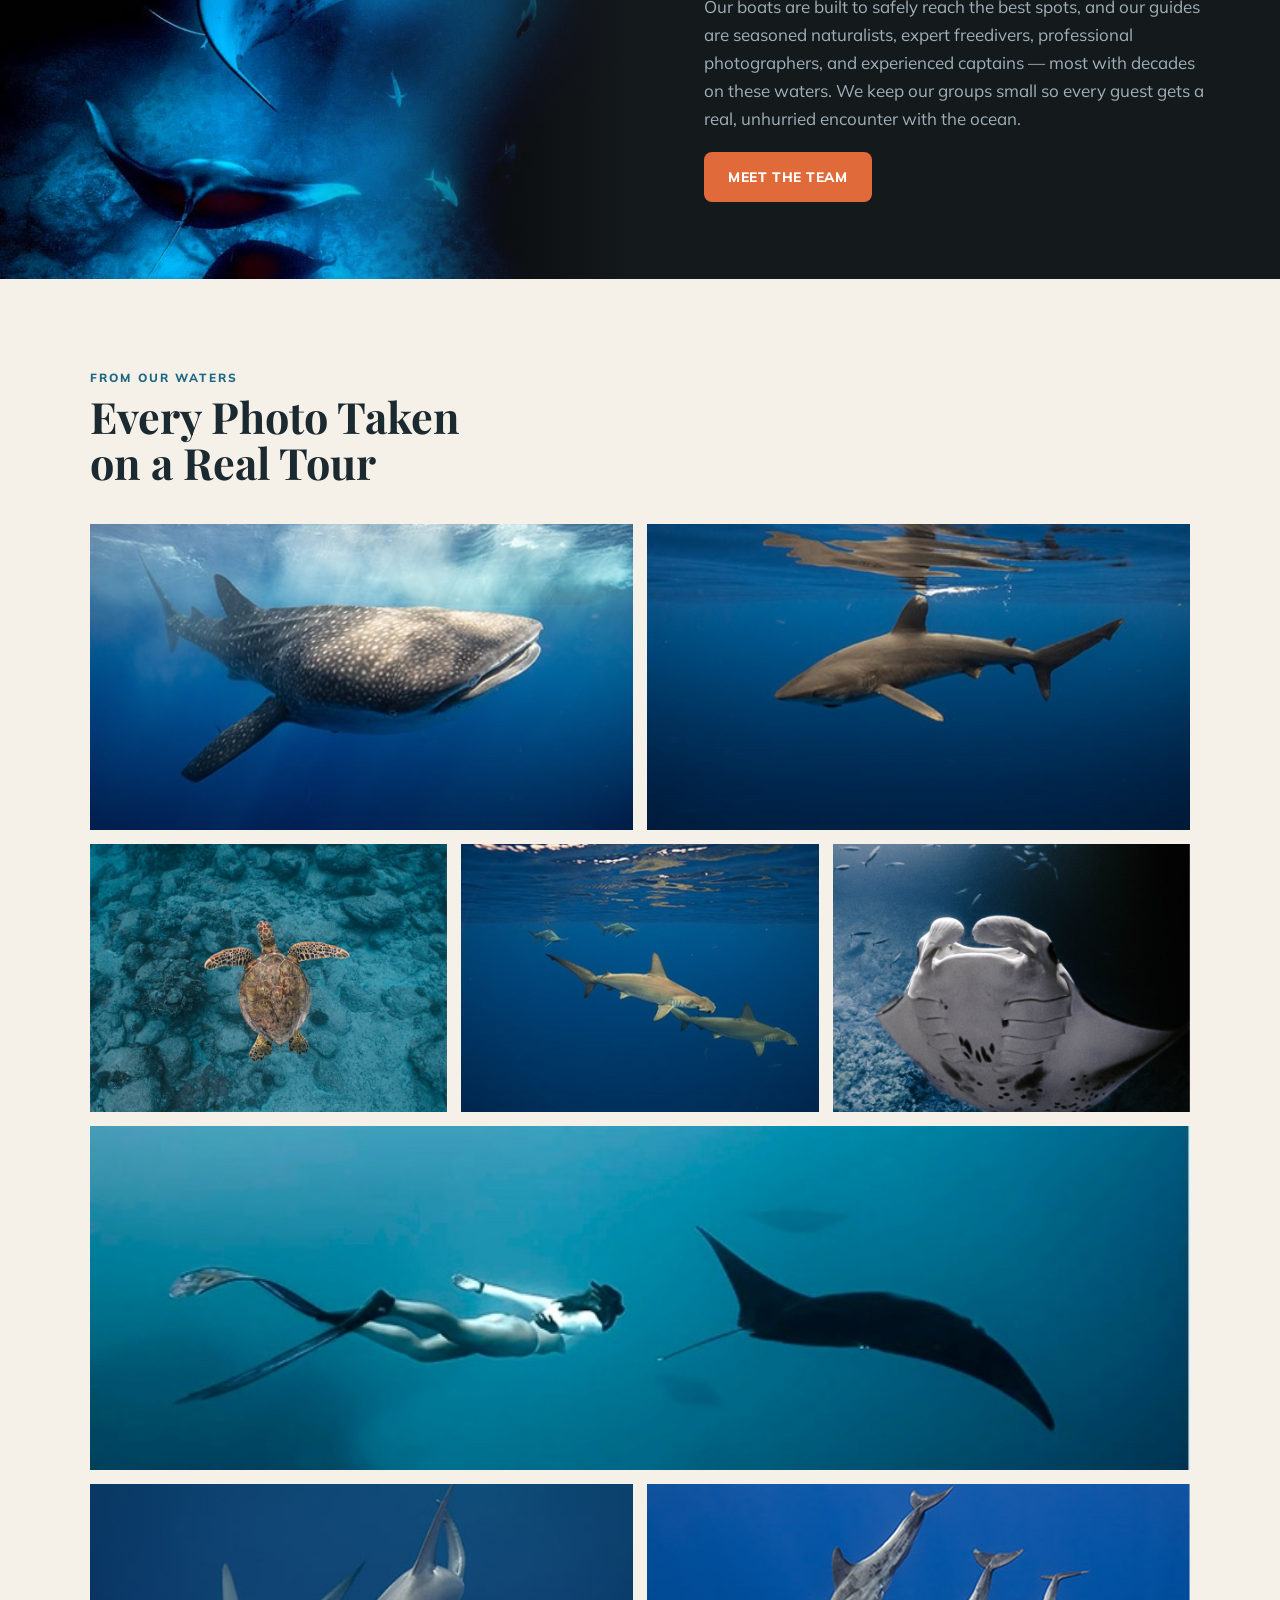
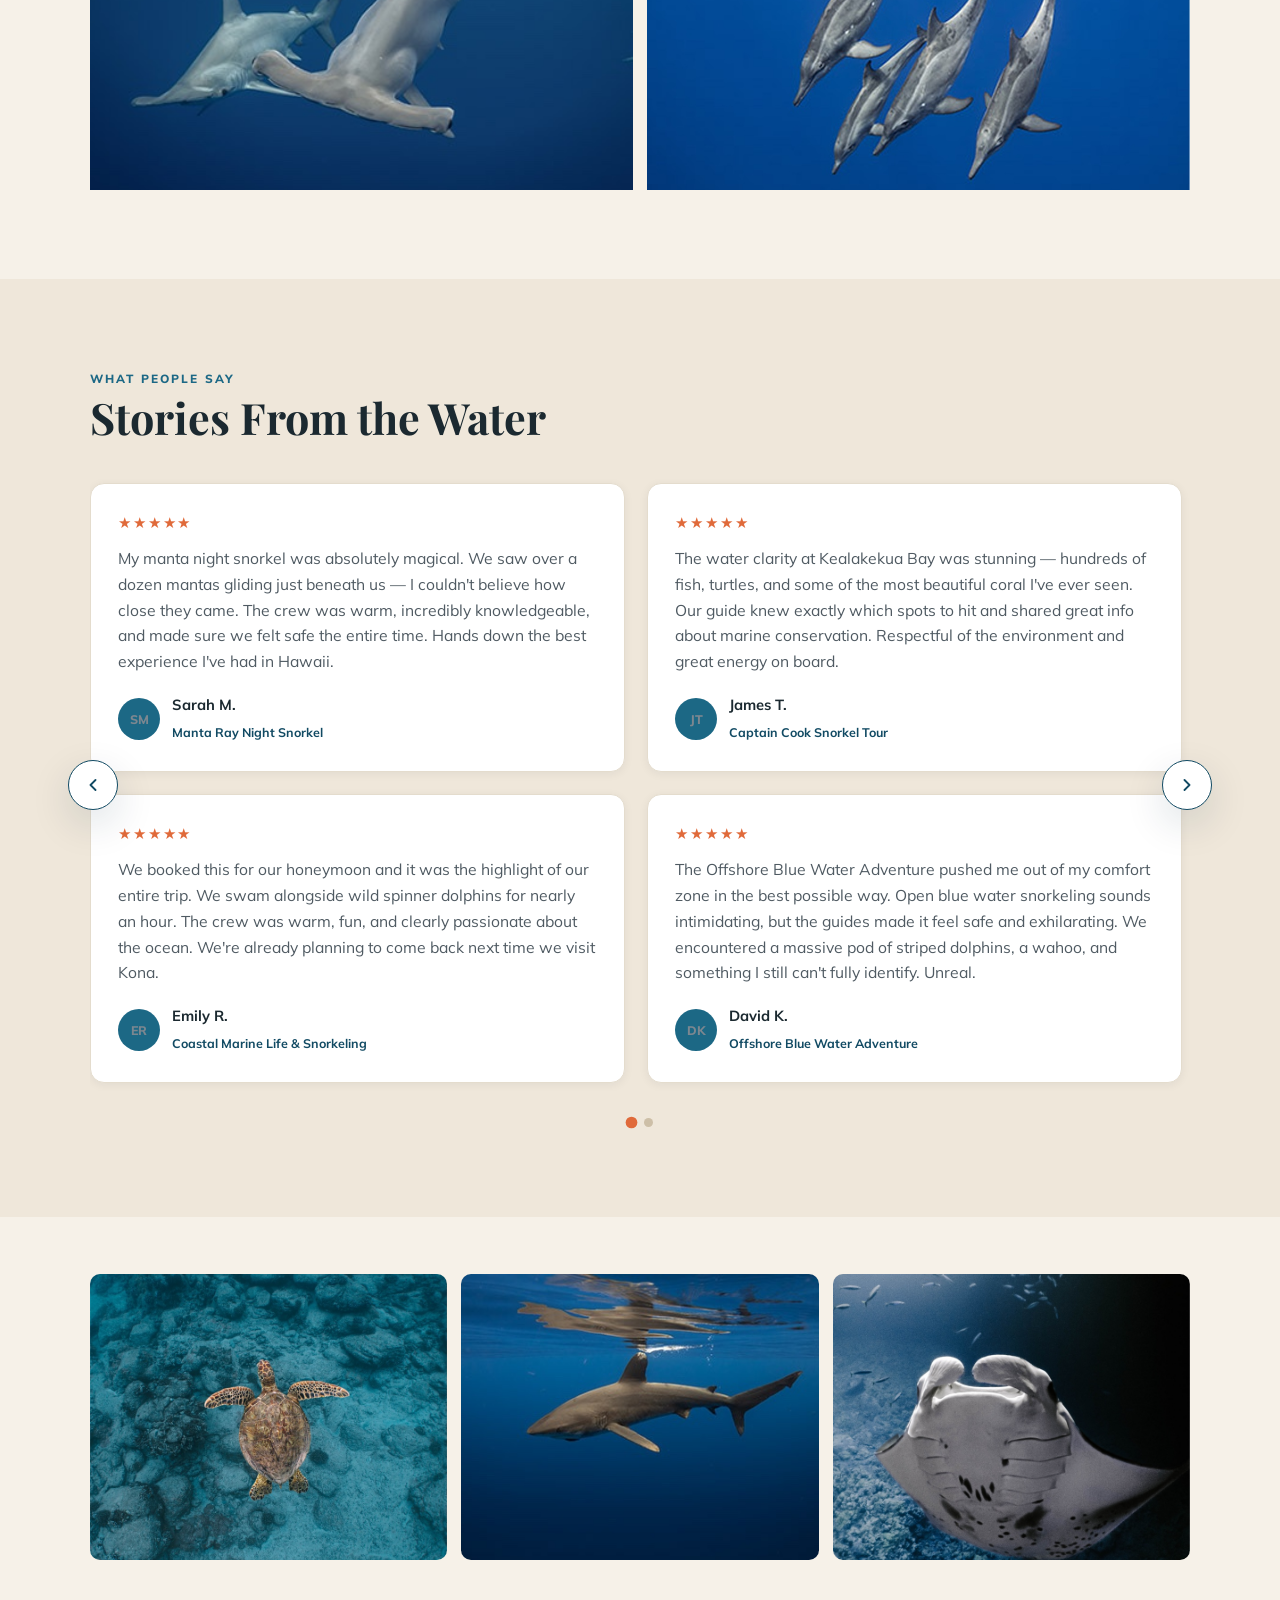
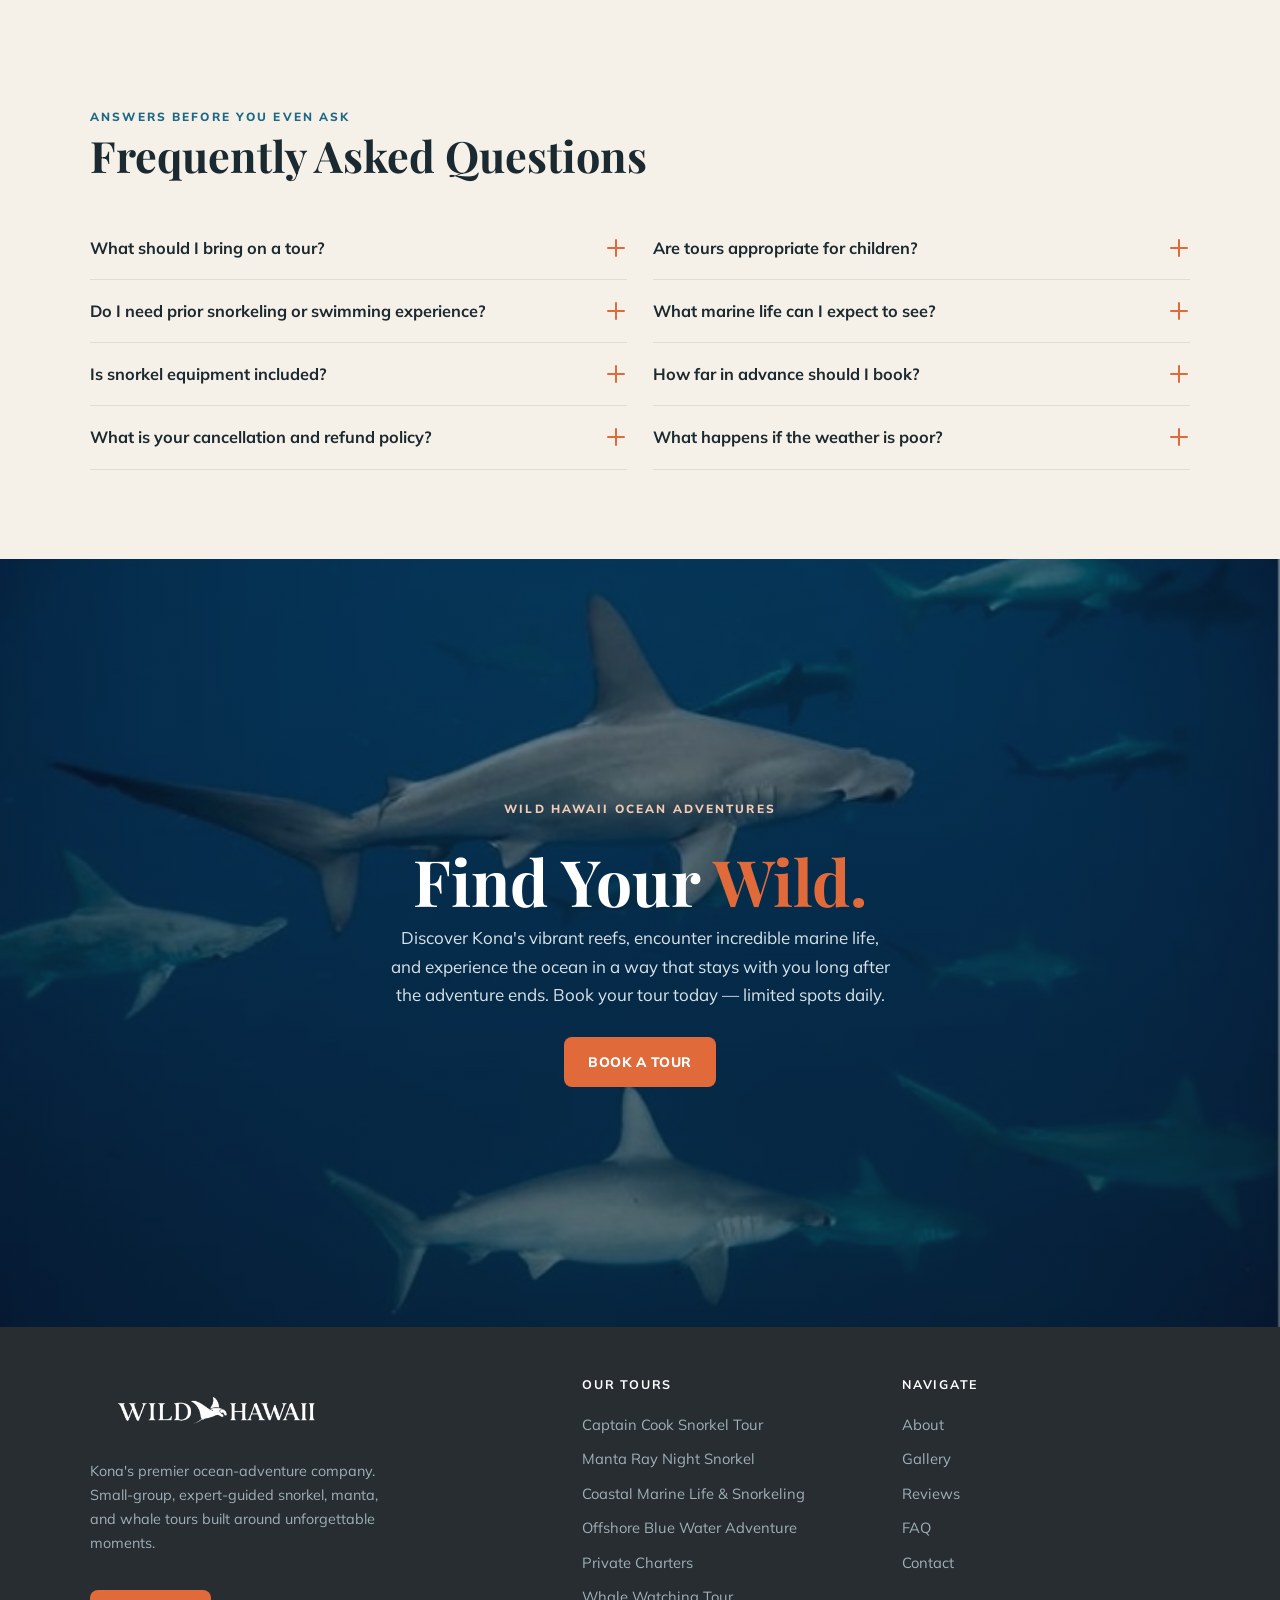
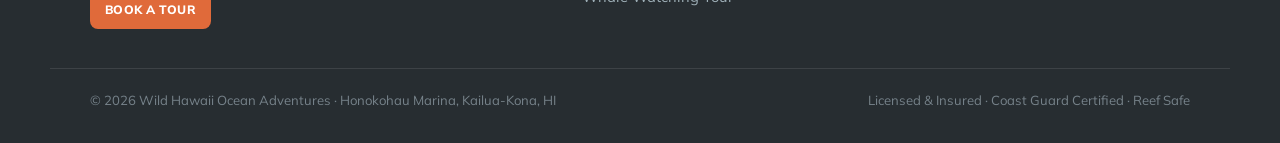
==== commit 63c1f25b: "Tighten line spacing, fix eyebrow color and 'Wild' accent - Reduced vertical spacing: eyebrow-to-hea" ====
--- a/index.html
+++ b/index.html
@@ -291,7 +291,7 @@
     <section class="cta-band">
       <div class="wrap inner reveal">
         <p class="eyebrow">Wild Hawaii Ocean Adventures</p>
-        <h2>Find Your Wild.</h2>
+        <h2>Find Your <span class="accent">Wild.</span></h2>
         <p>Discover Kona's vibrant reefs, encounter incredible marine life, and experience the ocean in a way that stays with you long after the adventure ends. Book your tour today — limited spots daily.</p>
         <a class="btn btn-primary" href="tours.html">Book A Tour</a>
       </div>
--- a/css/styles.css
+++ b/css/styles.css
@@ -59,7 +59,7 @@
 img, svg, iframe { display: block; max-width: 100%; }
 a { color: inherit; text-decoration: none; }
 button { font-family: inherit; cursor: pointer; }
-h1, h2, h3, h4 { font-family: var(--serif); color: var(--ink); font-weight: 700; line-height: 1.12; margin: 0; }
+h1, h2, h3, h4 { font-family: var(--serif); color: var(--ink); font-weight: 700; line-height: 1.06; margin: 0; }
 p { margin: 0 0 1.1em; }
 ul { margin: 0; padding: 0; list-style: none; }
 
@@ -72,8 +72,8 @@
   font-size: 0.74rem;
   letter-spacing: 0.18em;
   text-transform: uppercase;
-  color: var(--coral);
-  margin: 0 0 0.85rem;
+  color: var(--ocean-light);
+  margin: 0 0 0.4rem;
 }
 .eyebrow.on-dark { color: #f0a983; }
 .eyebrow.muted { color: var(--muted); }
@@ -181,6 +181,7 @@
 }
 .trust-item { display: flex; align-items: center; gap: 0.8rem; justify-content: center; text-align: left; }
 .trust-item svg { width: 30px; height: 30px; fill: var(--ocean-light); flex: none; }
+.trust-item > div { line-height: 1.25; }
 .trust-item b { display: block; color: var(--ink); font-size: 0.92rem; font-weight: 800; }
 .trust-item span { font-size: 0.78rem; color: var(--muted); }
 @media (max-width: 760px) { .trust-row { grid-template-columns: repeat(2, 1fr); gap: 1.2rem 1rem; } }
@@ -267,7 +268,7 @@
 
 /* ---------- Testimonials ---------- */
 .reviews { background: var(--cream-2); }
-.reviews .eyebrow { margin-bottom: 0.85rem; }
+.reviews .eyebrow { margin-bottom: 0.4rem; }
 
 /* carousel arrow buttons (positioned on the sides of the track) */
 .car-btn {
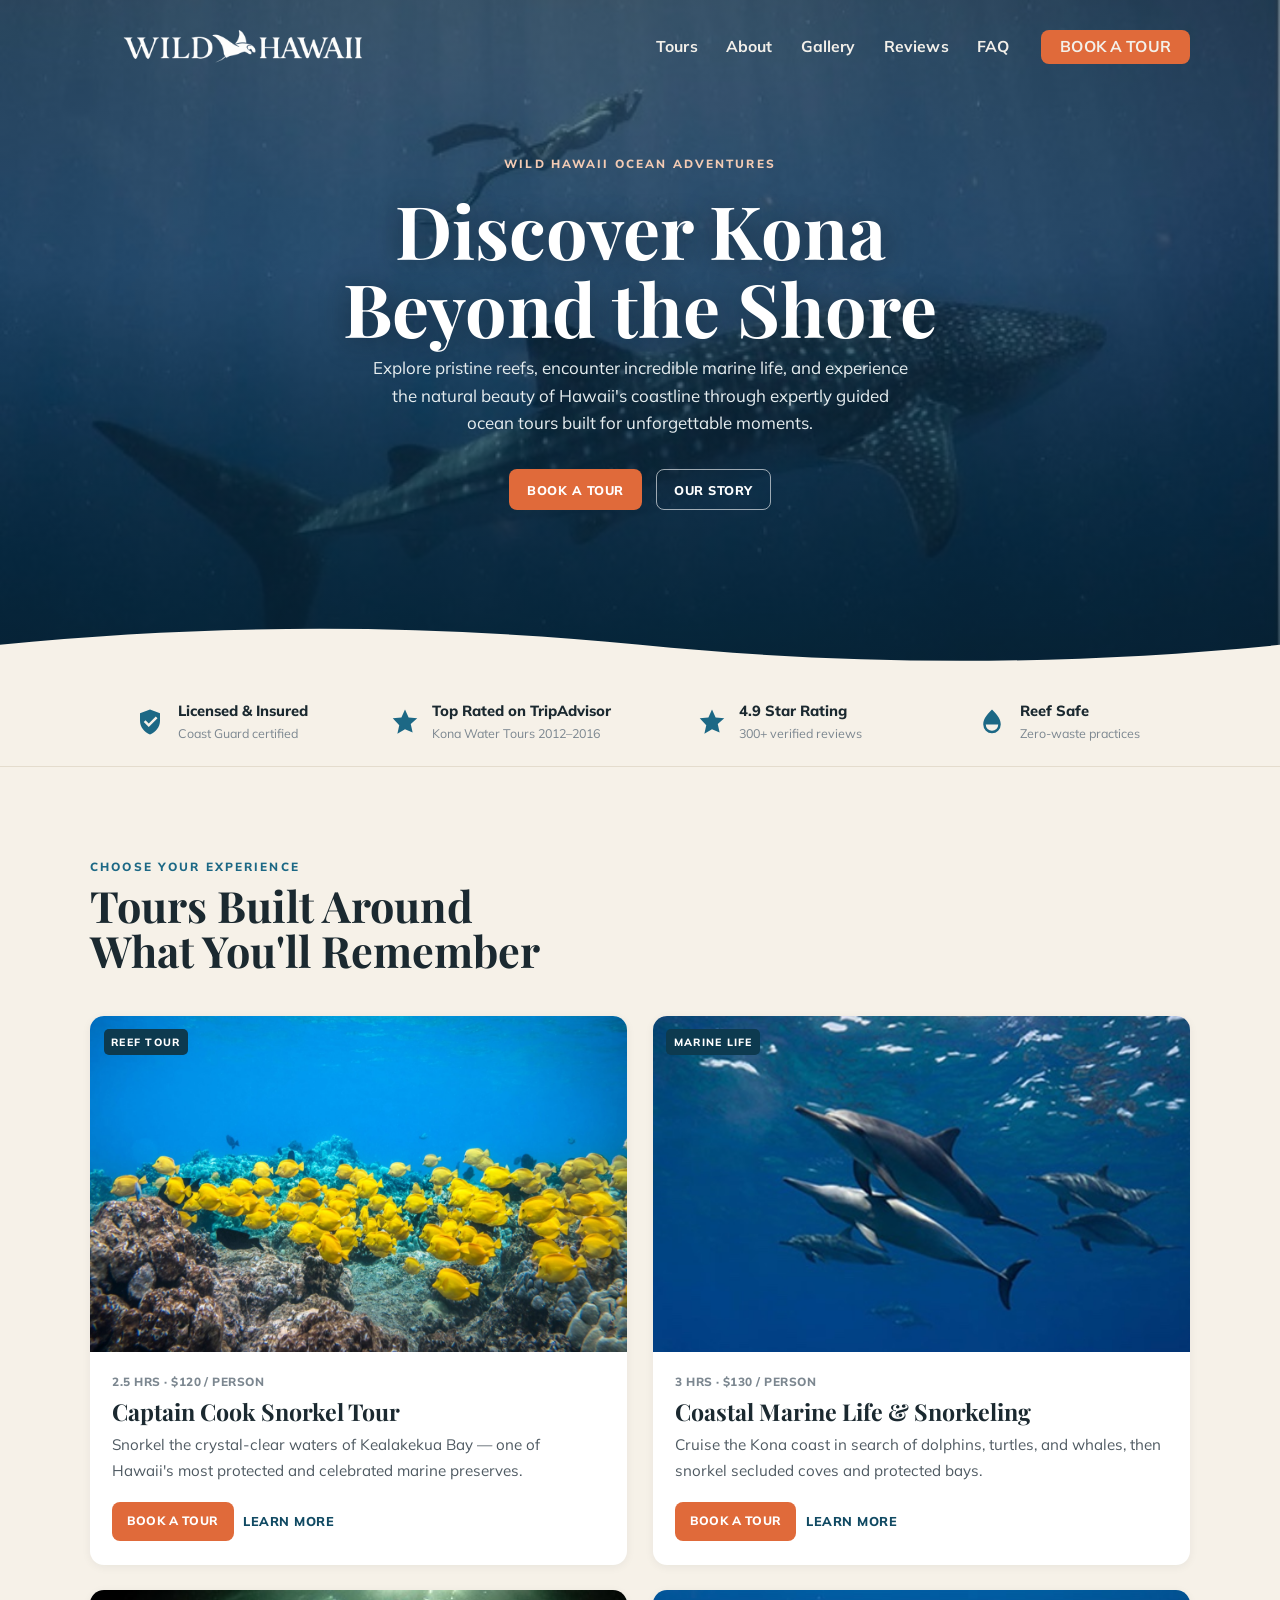
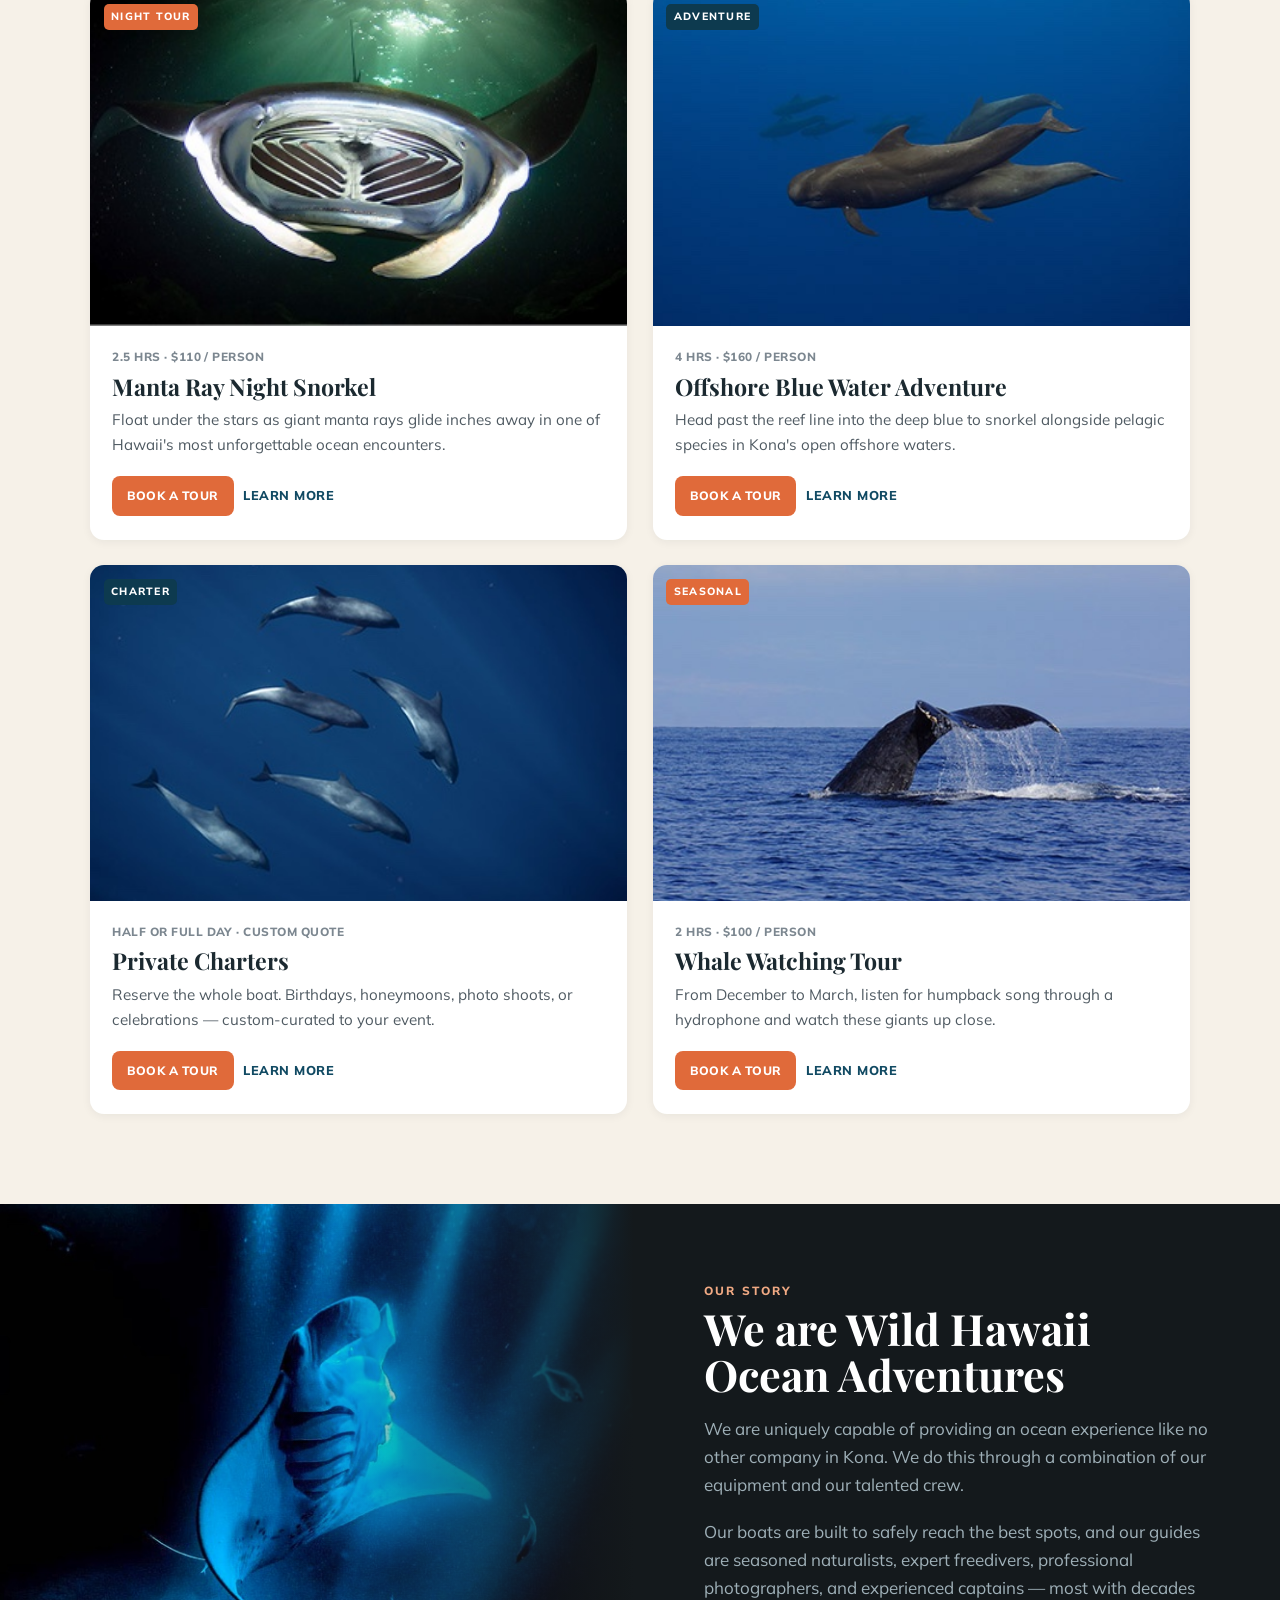
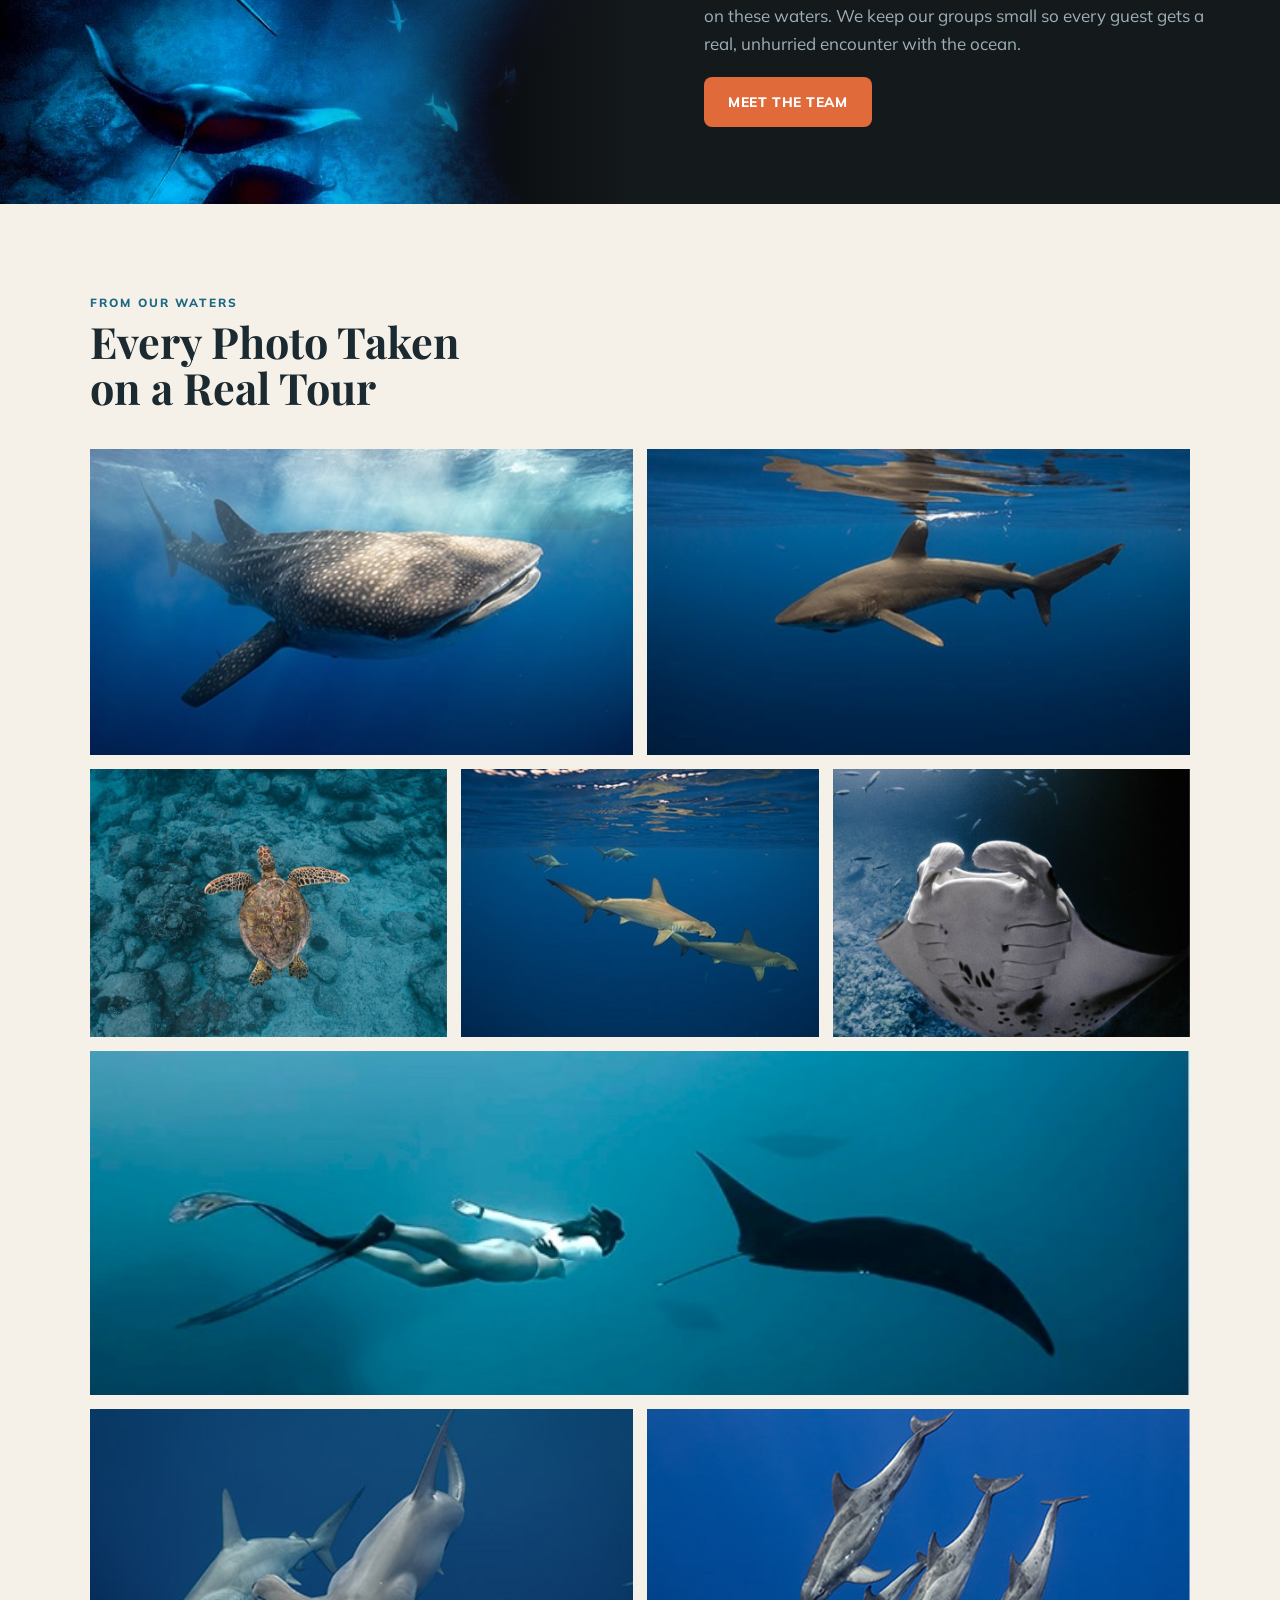
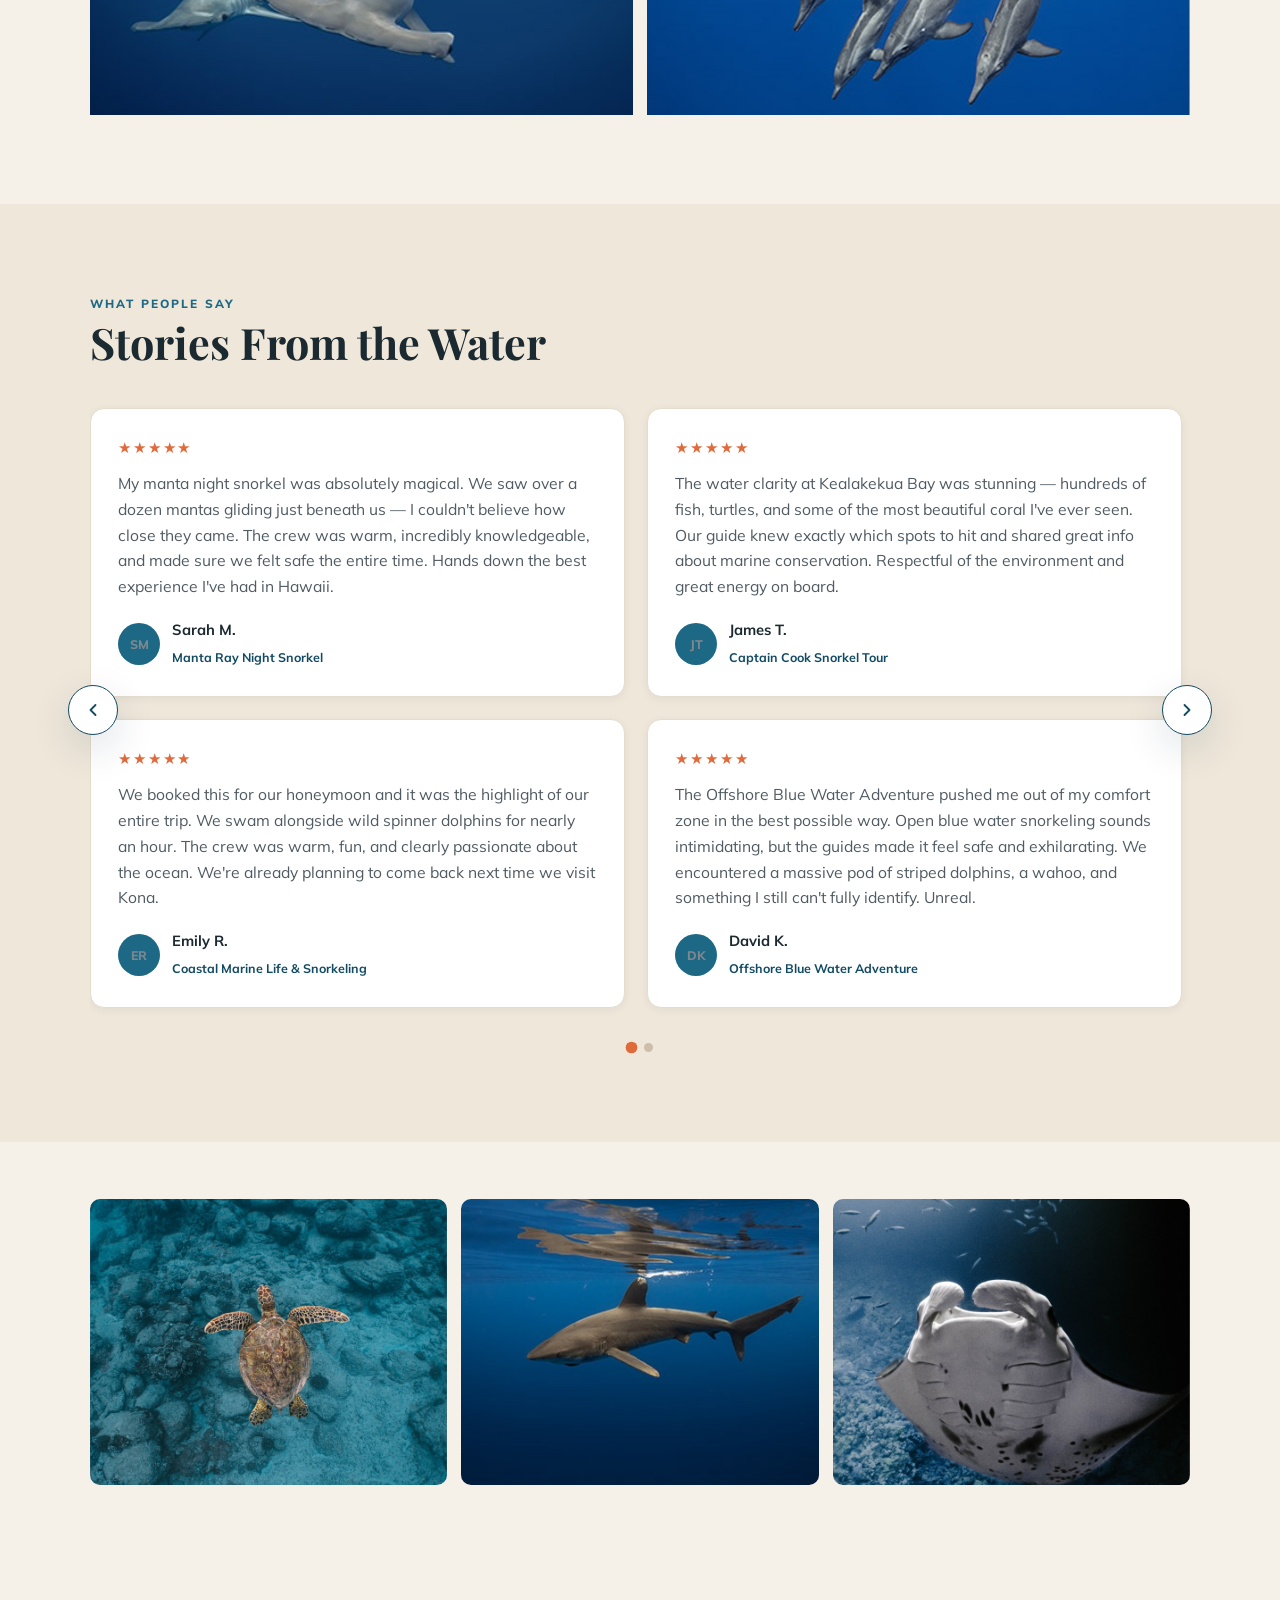
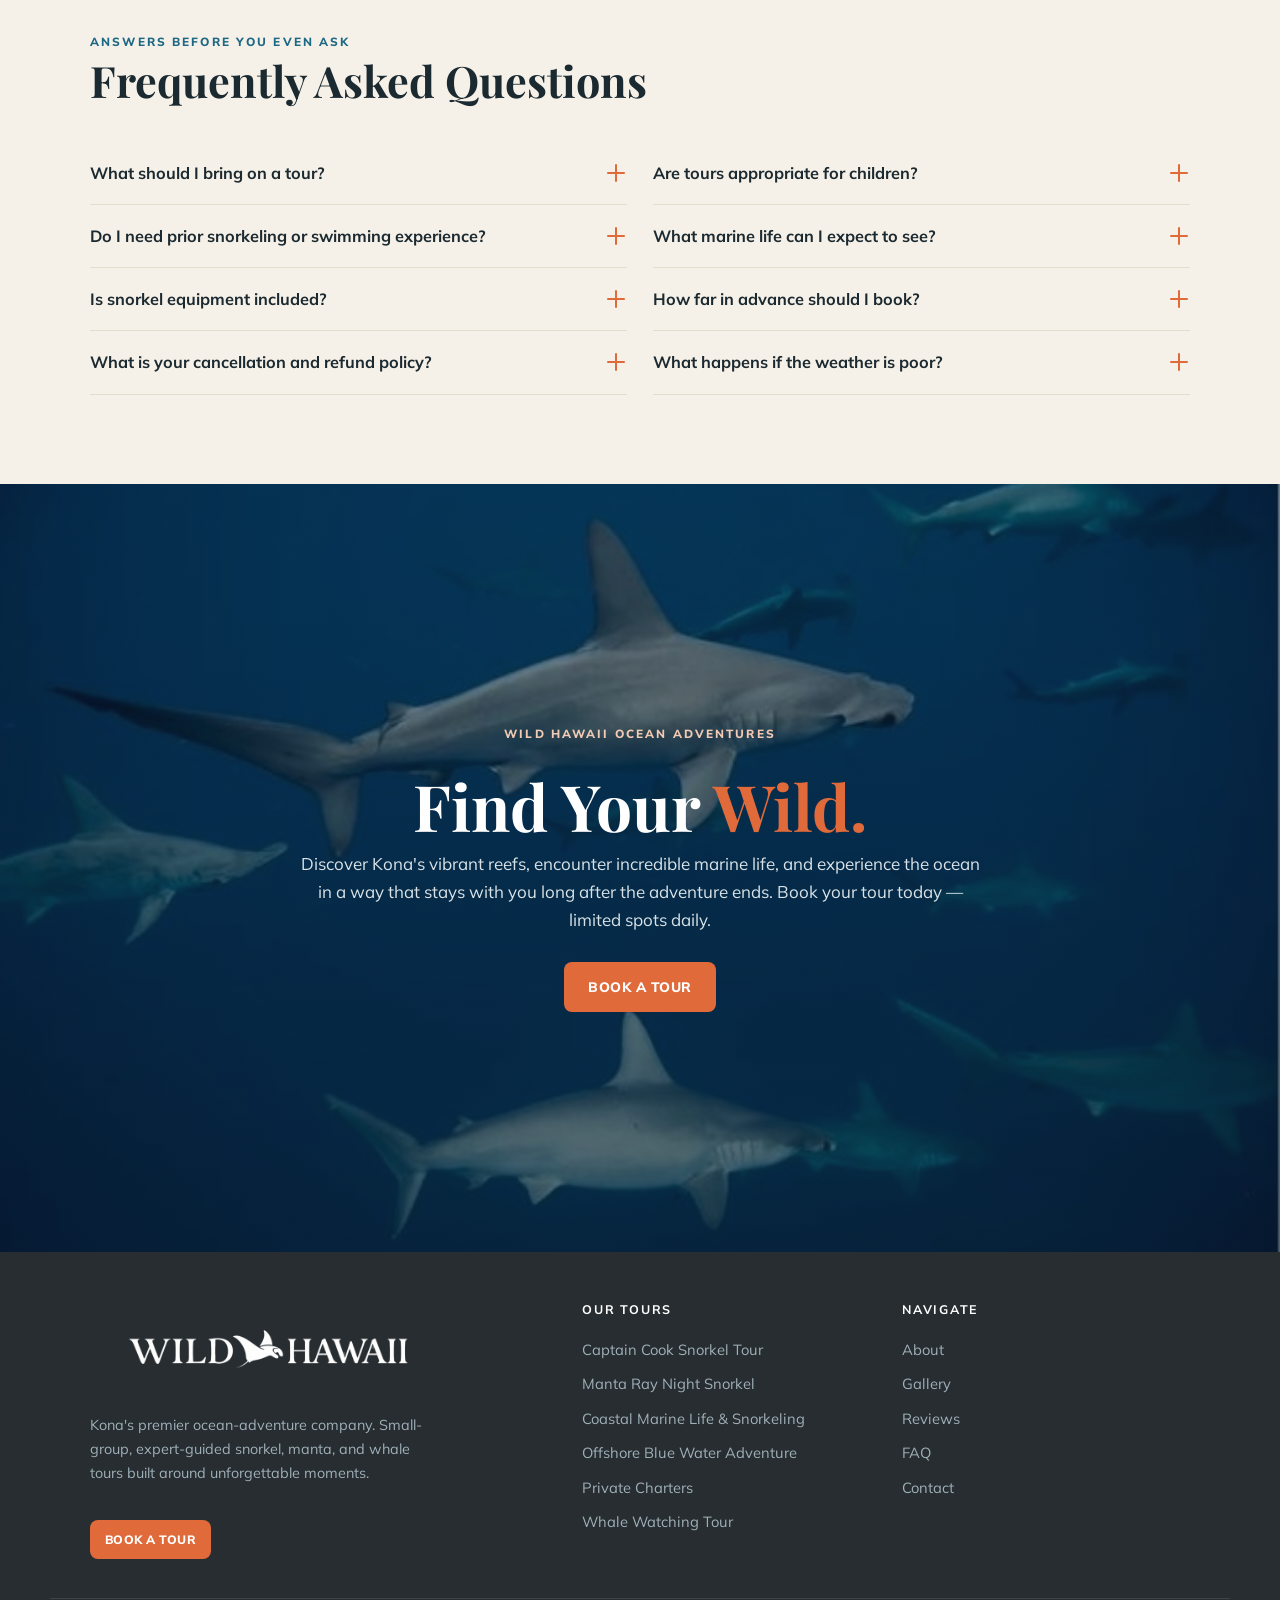
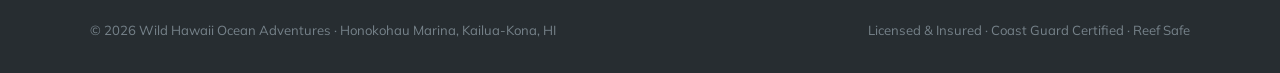
==== commit 254c7b84: "Batch UI refinements - Navbar height reduced (112->94px); logo stays 80px. - Transparent header now " ====
--- a/index.html
+++ b/index.html
@@ -18,7 +18,7 @@
   <a class="skip" href="#main">Skip to content</a>
 
   <!-- ===================== HEADER ===================== -->
-  <header class="site-header">
+  <header class="site-header is-home">
     <div class="wrap nav">
       <a class="brand" href="index.html" aria-label="Wild Hawaii Ocean Adventures — home">
         <img class="brand-logo" src="images/logo-wild-hawaii.png" alt="Wild Hawaii Ocean Adventures" />
--- a/css/styles.css
+++ b/css/styles.css
@@ -40,12 +40,12 @@
   --gutter: clamp(1.1rem, 4vw, 2.5rem);
   --radius: 14px;
   --radius-sm: 9px;
-  --nav-h: 100px;         /* header height — referenced by hero offsets, mobile menu, sticky booking card */
+  --nav-h: 94px;          /* header height — referenced by hero offsets, mobile menu, sticky booking card */
 }
 
 /* ---------- Reset ---------- */
 *, *::before, *::after { box-sizing: border-box; }
-html { -webkit-text-size-adjust: 100%; scroll-behavior: smooth; }
+html { -webkit-text-size-adjust: 100%; }
 body {
   margin: 0;
   font-family: var(--sans);
@@ -109,21 +109,23 @@
   position: sticky; top: 0; z-index: 60;
   background: var(--charcoal);
   box-shadow: 0 2px 20px rgba(0,0,0,0.22);
-  transition: box-shadow 0.3s ease;
-}
-.site-header.is-solid { background: var(--charcoal); box-shadow: 0 2px 22px rgba(0,0,0,0.3); }
+  transition: background 0.3s ease, box-shadow 0.3s ease;
+}
+/* only the home page header is transparent over the hero (turns solid on scroll) */
+.site-header.is-home { background: rgba(18, 26, 31, 0); box-shadow: none; }
+.site-header.is-home.is-solid { background: var(--charcoal); box-shadow: 0 2px 22px rgba(0,0,0,0.28); }
 .nav {
   display: flex; align-items: center; justify-content: space-between;
   gap: 1.75rem; height: var(--nav-h);
 }
 .brand { display: inline-flex; align-items: center; gap: 0.55rem; color: #fff; }
-.brand-logo { height: 66px; width: auto; display: block; }
+.brand-logo { height: 80px; width: auto; display: block; }
 .brand svg { width: 30px; height: 30px; fill: #fff; }
 .brand-name {
   font-family: var(--serif); font-weight: 700; font-size: 1.32rem;
   letter-spacing: 0.16em; text-transform: uppercase;
 }
-@media (max-width: 600px) { :root { --nav-h: 84px; } .brand-logo { height: 54px; } }
+@media (max-width: 600px) { :root { --nav-h: 80px; } .brand-logo { height: 58px; } }
 .nav-links { display: flex; align-items: center; gap: 1.75rem; }
 .nav-links a {
   color: #f3f0ea; font-weight: 700; font-size: 0.98rem; letter-spacing: 0.01em;
@@ -166,11 +168,12 @@
   background-position: center, center;
   background-repeat: no-repeat, no-repeat;
 }
-.hero-inner { padding-block: clamp(4.5rem, 13vw, 9rem); }
+.hero-inner { padding-block: clamp(2.25rem, 6vw, 3.75rem) clamp(6rem, 15vw, 10.5rem); }
 .hero h1 { font-size: clamp(2.6rem, 6vw, 4.6rem); margin-bottom: 0.5rem; color: #fff; text-shadow: 0 2px 30px rgba(0,0,0,0.4); }
 .hero .eyebrow { color: #f3cbb4; margin-bottom: 1rem; }
 .hero p.lead { color: #e7eef0; margin: 0 auto 2rem; max-width: 54ch; }
 .hero-cta { display: flex; gap: 0.9rem; justify-content: center; flex-wrap: wrap; }
+.hero-cta .btn { padding: 0.72em 1.35em; font-size: 0.79rem; }
 .hero-scrim-wave { position: absolute; left: 0; right: 0; bottom: -1px; z-index: 2; width: 100%; height: 64px; fill: var(--cream); }
 
 /* ---------- Trust badges ---------- */
@@ -360,14 +363,14 @@
 .cta-band .inner { padding-block: clamp(3.6rem, 8vw, 6rem); }
 .cta-band h2 { color: #fff; font-size: clamp(2.4rem, 5.5vw, 4rem); margin-bottom: 0.6rem; }
 .cta-band .eyebrow { color: #f3cbb4; }
-.cta-band p { color: #d9e3e7; max-width: 50ch; margin: 0 auto 1.8rem; }
+.cta-band p { color: #d9e3e7; max-width: 68ch; margin: 0 auto 1.8rem; }
 
 /* ---------- Footer ---------- */
 .site-footer { background: var(--footer); color: var(--on-dark-mut); padding-block: 3.2rem 2rem; }
 .footer-grid { display: grid; grid-template-columns: 1.6fr 1fr 1fr; gap: 2rem; }
-.footer-brand .brand { color: #fff; margin-bottom: 1rem; }
-.footer-brand .brand-logo { height: 66px; }
-.footer-brand p { font-size: 0.9rem; max-width: 34ch; color: var(--on-dark-mut); }
+.footer-brand .brand { color: #fff; margin-bottom: 1.1rem; display: block; max-width: 21rem; }
+.footer-brand .brand-logo { width: 100%; height: auto; }
+.footer-brand p { font-size: 0.9rem; max-width: 21rem; color: var(--on-dark-mut); }
 .footer-brand .btn { margin-top: 1.2rem; }
 .footer-col h4 { font-family: var(--sans); color: #fff; font-size: 0.78rem; letter-spacing: 0.14em; text-transform: uppercase; margin-bottom: 1rem; }
 .footer-col a { display: block; padding: 0.32rem 0; font-size: 0.92rem; color: var(--on-dark-mut); }
@@ -423,7 +426,7 @@
   content: ""; flex: none; width: 20px; height: 20px; margin-top: 2px; border-radius: 50%;
   background: var(--ocean-light) url("../images/check.svg") center / 12px no-repeat;
 }
-.two-col { display: grid; grid-template-columns: 1fr 1fr; gap: 1.6rem 2.2rem; margin-top: 0.6rem; }
+.two-col { display: grid; grid-template-columns: 1fr 1fr; gap: 1.6rem 2.2rem; margin-top: 3.5rem; }
 .two-col h3 { margin-top: 0; }
 @media (max-width: 560px) { .two-col { grid-template-columns: 1fr; } }
 
@@ -462,7 +465,7 @@
 /* tour gallery (varied) */
 .tour-gallery { display: grid; grid-template-columns: repeat(2, 1fr); gap: 1rem; margin-top: 1rem; }
 .tour-gallery a { border-radius: 10px; overflow: hidden; aspect-ratio: 3 / 2; }
-.tour-gallery a.wide { grid-column: 1 / -1; aspect-ratio: 5 / 2; }
+.tour-gallery a.wide { grid-column: 1 / -1; aspect-ratio: 2 / 1; }
 .tour-gallery img { width: 100%; height: 100%; object-fit: cover; transition: transform 0.4s ease; }
 .tour-gallery a:hover img { transform: scale(1.05); }
 
@@ -478,7 +481,9 @@
 
 /* contact (blue band w/ wave) */
 .contact { position: relative; background: var(--ocean); color: #fff; }
-.contact-wave { display: block; width: 100%; height: 72px; fill: var(--ocean); margin-top: -1px; margin-bottom: -1px; }
+.contact-wave { display: block; width: 100%; height: 104px; fill: var(--ocean); background-color: var(--cream-2); margin-top: -1px; margin-bottom: -1px; }
+/* extra breathing room between the section above and the contact wave (stays cream-2, no seam) */
+.section:has(+ .contact-wave) { padding-bottom: clamp(4rem, 8vw, 7rem); }
 .contact-wave.from-cream { fill: var(--ocean); }
 .contact-grid { display: grid; grid-template-columns: 1fr 1.05fr; gap: clamp(1.6rem, 4vw, 3.2rem); align-items: start; padding-bottom: 1rem; }
 @media (max-width: 820px) { .contact-grid { grid-template-columns: 1fr; } }
@@ -517,6 +522,9 @@
 @media (max-width: 860px) { .related-grid { grid-template-columns: 1fr; } }
 .related-grid .tour-card h3 { font-size: 1.2rem; }
 .related-grid .tour-card .meta { color: var(--coral); }
+/* "Learn More" on the related (other-tour) cards reads as an outlined button */
+.related-grid .learn { border: 1.5px solid var(--ink); border-radius: 8px; padding: 0.62em 1em; color: var(--ink); transition: background 0.2s ease, color 0.2s ease; }
+.related-grid .learn:hover { background: var(--ink); color: #fff; }
 
 /* =====================================================================
    About page
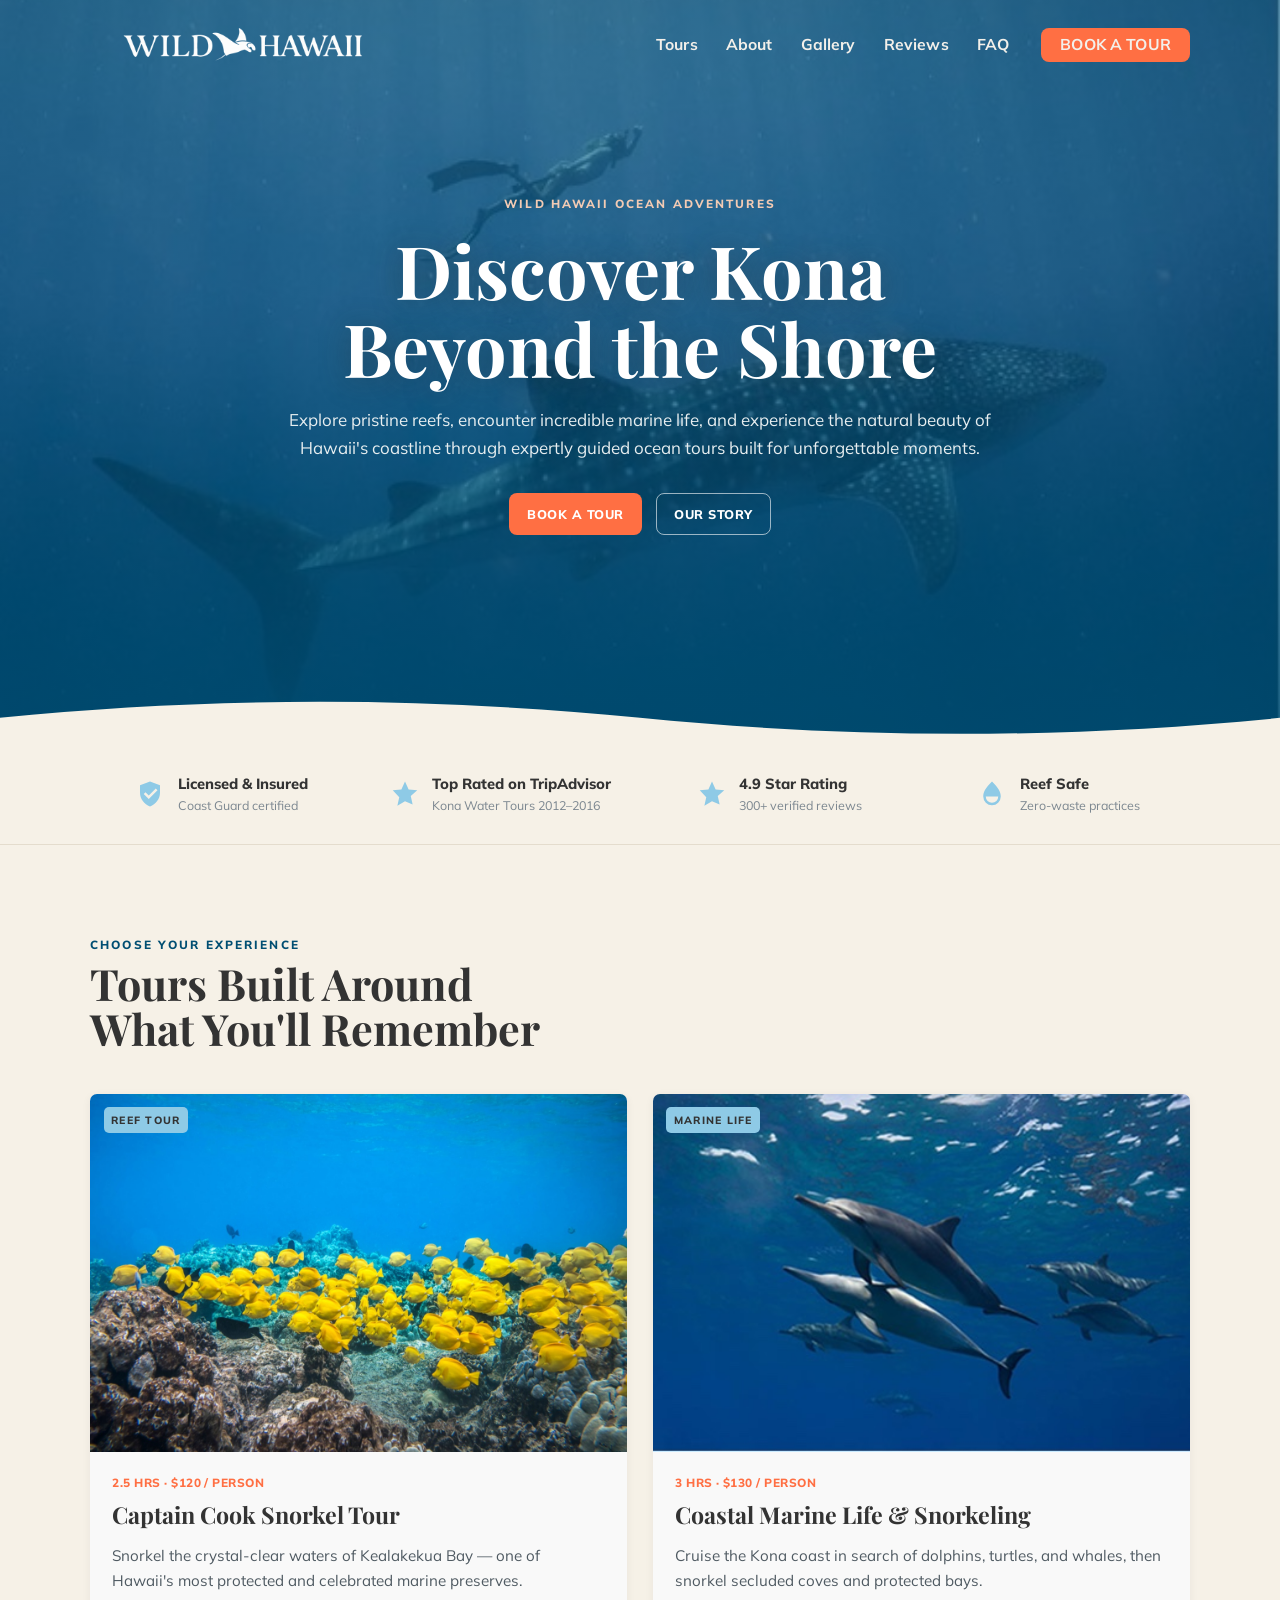
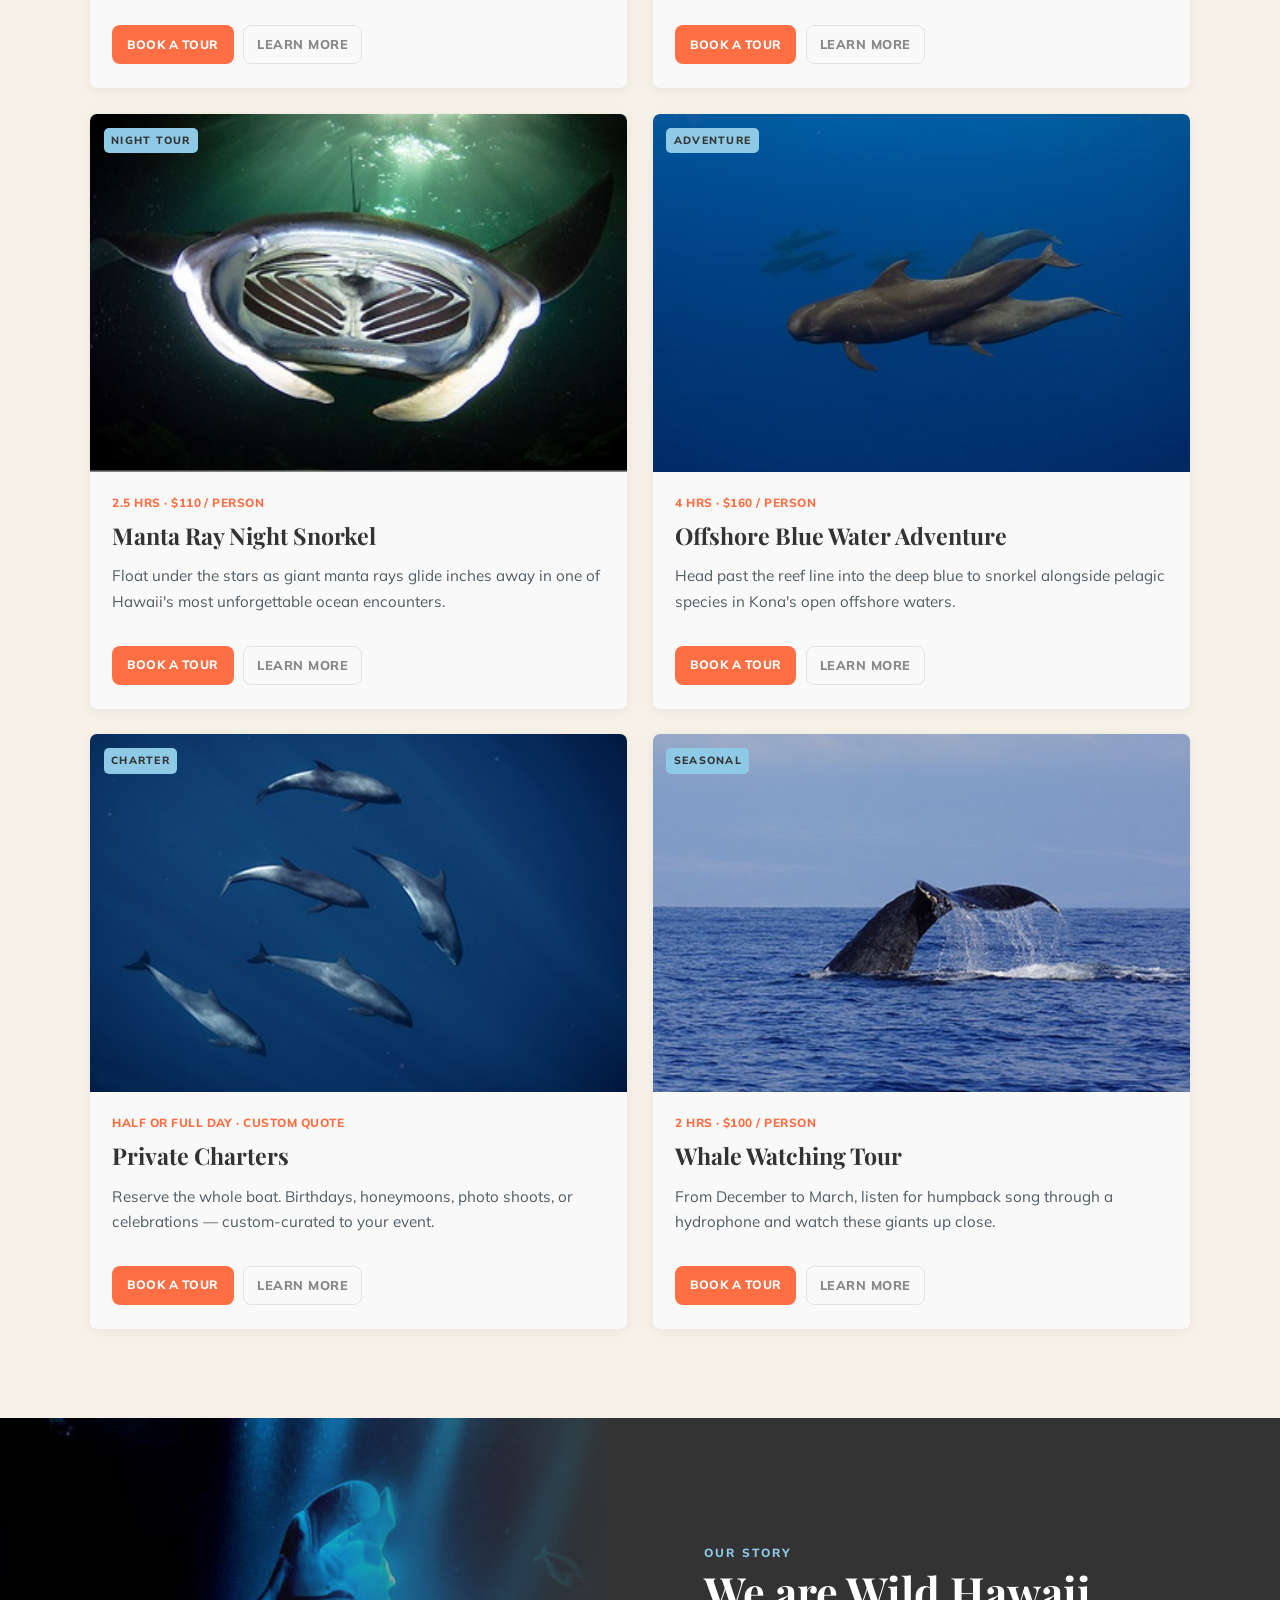
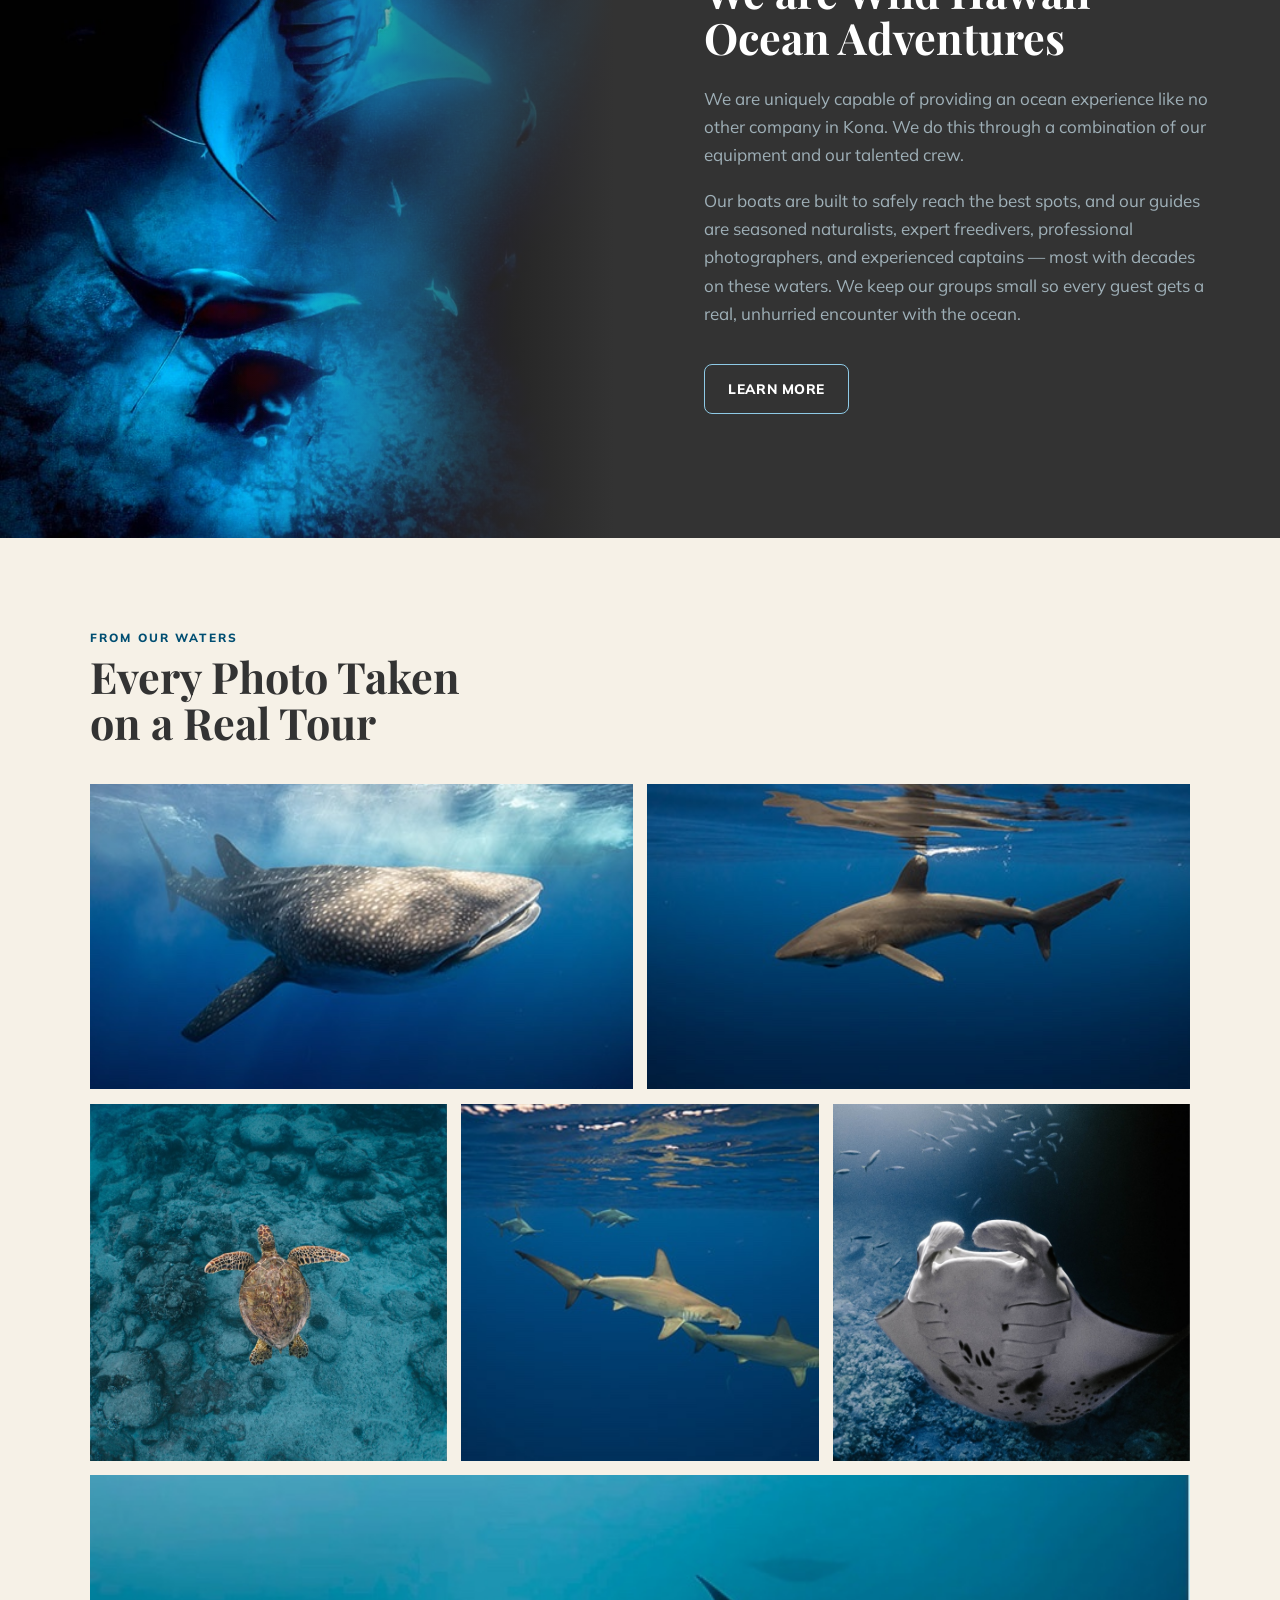
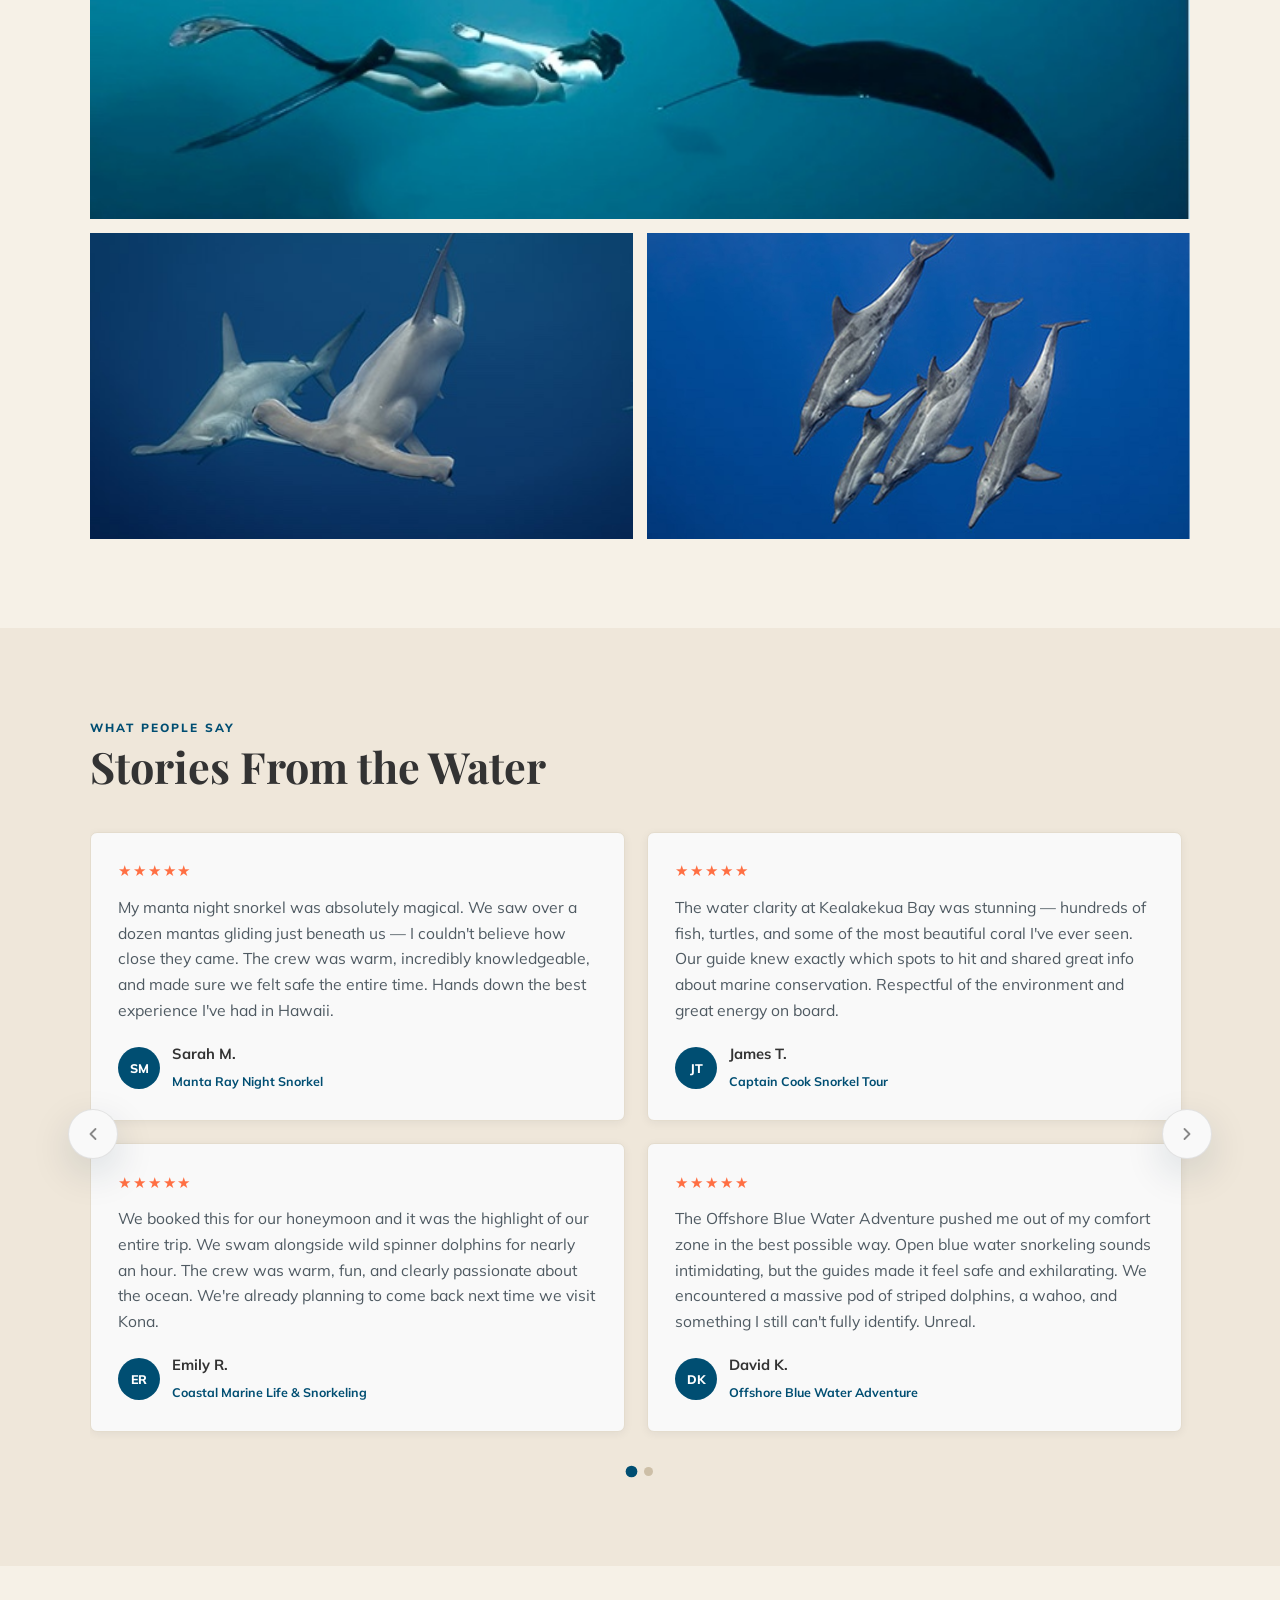
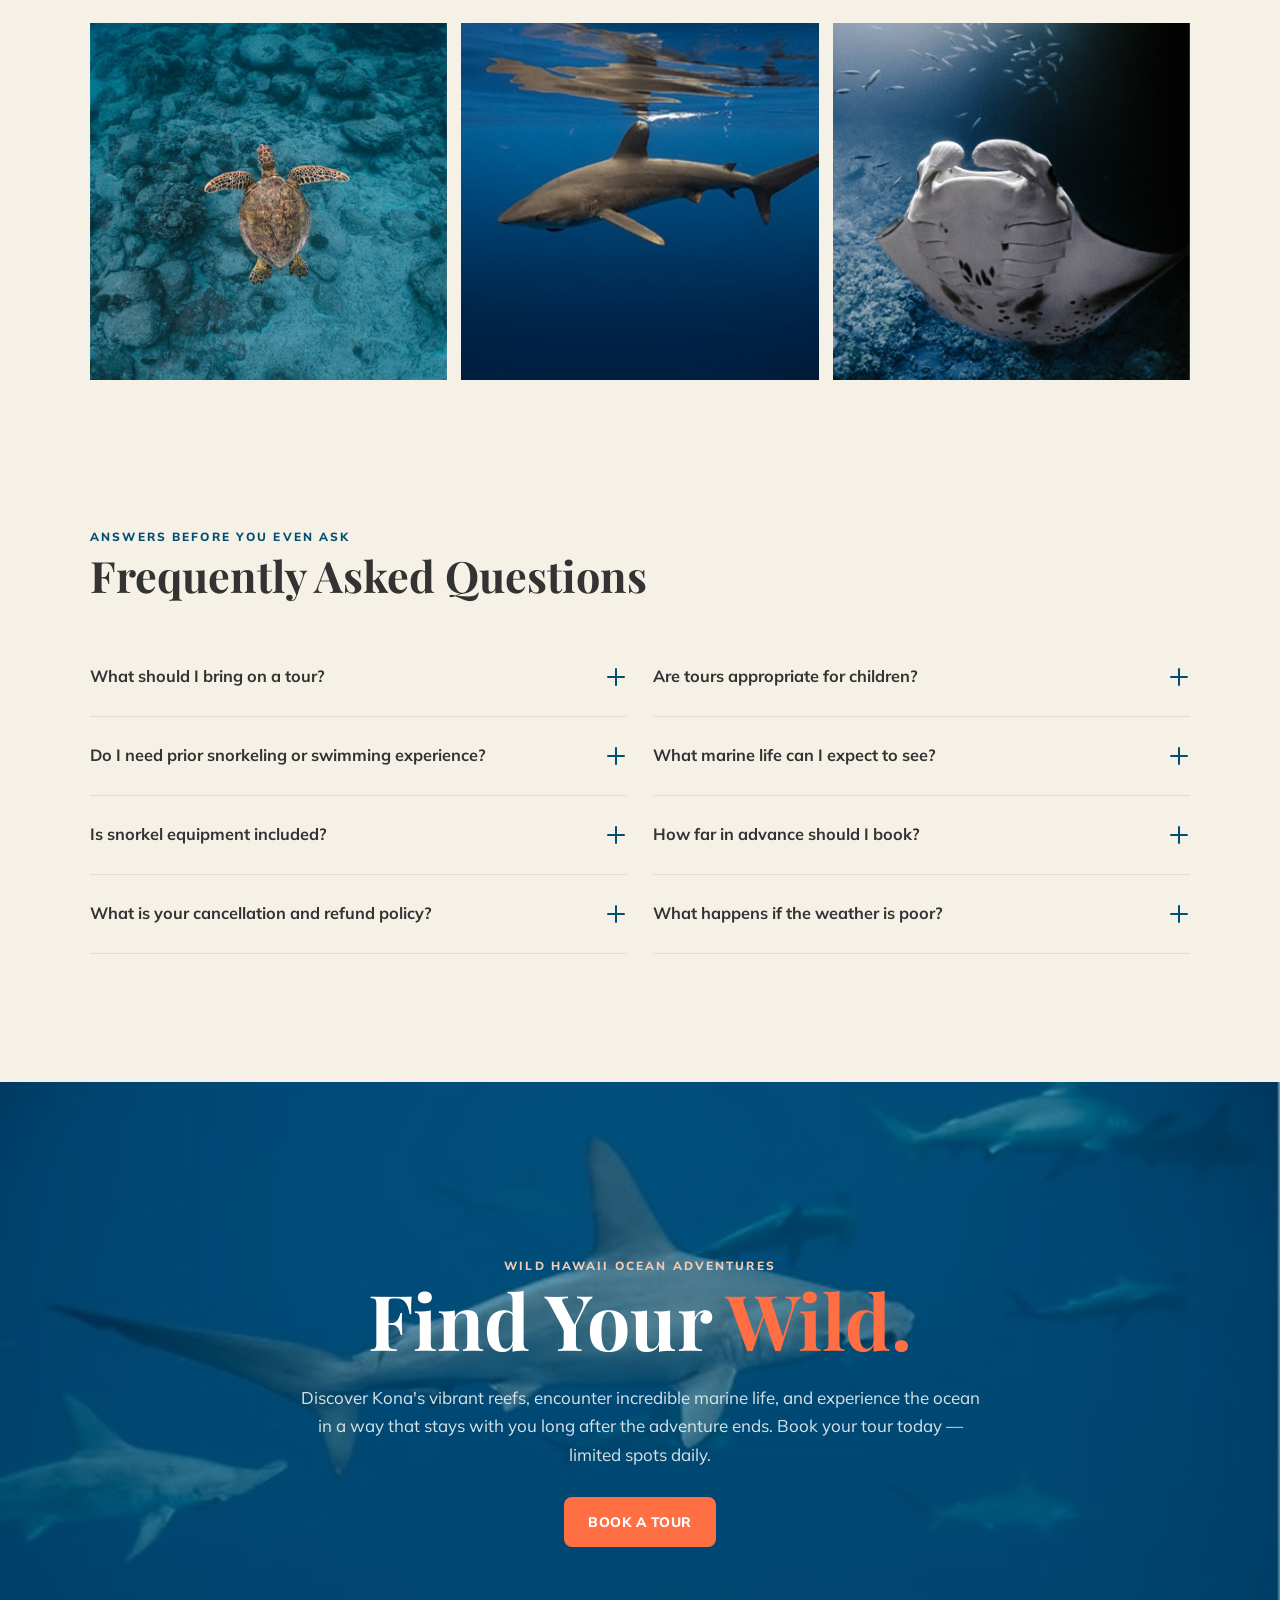
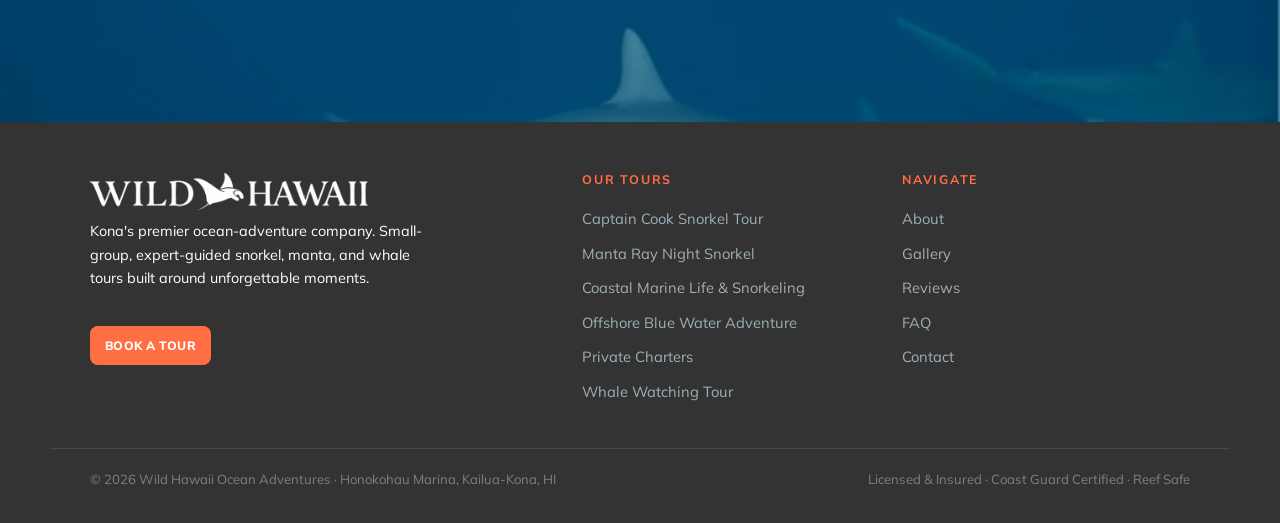
==== commit 9db266c0: "Apply brand palette across site: #004E72/#8ECAE6/#FF6F43/#333333/#F9F9F9/#F6F1E7 - Tokens remapped (" ====
--- a/index.html
+++ b/index.html
@@ -155,7 +155,7 @@
             <h2 class="h-section">We are Wild Hawaii<br />Ocean Adventures</h2>
             <p>We are uniquely capable of providing an ocean experience like no other company in Kona. We do this through a combination of our equipment and our talented crew.</p>
             <p>Our boats are built to safely reach the best spots, and our guides are seasoned naturalists, expert freedivers, professional photographers, and experienced captains — most with decades on these waters. We keep our groups small so every guest gets a real, unhurried encounter with the ocean.</p>
-            <a class="btn btn-primary" href="about.html">Meet the Team</a>
+            <a class="btn story-cta" href="about.html">Learn More</a>
           </div>
         </div>
       </div>
--- a/css/styles.css
+++ b/css/styles.css
@@ -6,19 +6,20 @@
 /* ---------- Design tokens ---------- */
 :root {
   /* Brand palette */
-  --cream:        #f6f1e8;   /* page background (warm off-white)       */
+  --cream:        #f6f1e7;   /* page background (warm off-white)       */
   --cream-2:      #efe7da;   /* slightly deeper sand for alt sections  */
-  --white:        #ffffff;
-  --ocean:        #114a63;   /* primary deep ocean blue                */
-  --ocean-deep:   #0d3a4f;   /* darker ocean (booking card, bands)     */
-  --ocean-light:  #1c6885;   /* lighter ocean accent                   */
-  --charcoal:     #14191c;   /* near-black "Our Story" / hero overlays */
-  --footer:       #272d31;   /* footer background                      */
-  --coral:        #e06a3a;   /* warm accent / primary buttons          */
-  --coral-dark:   #c75829;   /* button hover                           */
+  --white:        #f9f9f9;   /* near-white surfaces (cards, fields)    */
+  --sky:          #8ecae6;   /* light sky-blue accent                  */
+  --ocean:        #004e72;   /* the one brand deep-ocean blue          */
+  --ocean-deep:   #004e72;   /* collapsed to the single deep blue      */
+  --ocean-light:  #004e72;   /* collapsed to the single deep blue      */
+  --charcoal:     #333333;   /* dark gray — Our Story / nav / footer   */
+  --footer:       #333333;   /* footer background                      */
+  --coral:        #ff6f43;   /* warm accent / primary buttons          */
+  --coral-dark:   #e85f37;   /* button hover                           */
 
   /* Text */
-  --ink:          #1b2930;   /* headings                               */
+  --ink:          #333333;   /* headings (dark gray, no black)         */
   --body:         #4f5a62;   /* body copy                              */
   --muted:        #7c8790;   /* captions, meta                         */
   --on-dark:      #e9eef0;   /* body text on dark backgrounds          */
@@ -27,7 +28,7 @@
   /* Lines & surfaces */
   --line:         #e4dccd;   /* warm hairline on cream                 */
   --line-2:       #dfe6ea;   /* cool hairline on white                 */
-  --card:         #ffffff;
+  --card:         #f9f9f9;
   --shadow-sm:    0 2px 10px rgba(20, 40, 55, 0.06);
   --shadow-md:    0 14px 40px rgba(15, 45, 65, 0.14);
 
@@ -38,9 +39,9 @@
   /* Layout */
   --maxw: 1180px;
   --gutter: clamp(1.1rem, 4vw, 2.5rem);
-  --radius: 14px;
-  --radius-sm: 9px;
-  --nav-h: 94px;          /* header height — referenced by hero offsets, mobile menu, sticky booking card */
+  --radius: 7px;
+  --radius-sm: 4.5px;
+  --nav-h: 90px;          /* header height — referenced by hero offsets, mobile menu, sticky booking card */
 }
 
 /* ---------- Reset ---------- */
@@ -99,21 +100,21 @@
 .btn-primary:hover { background: var(--coral-dark); }
 .btn-ghost { background: transparent; color: #fff; border-color: rgba(255,255,255,0.6); }
 .btn-ghost:hover { background: rgba(255,255,255,0.12); border-color: #fff; }
-.btn-outline { background: transparent; color: var(--ocean); border-color: var(--ocean); }
-.btn-outline:hover { background: var(--ocean); color: #fff; }
+.btn-outline { background: transparent; color: #888888; border-color: rgba(204, 204, 204, 0.5); }
+.btn-outline:hover { background: #004e72; border-color: #004e72; color: #fff; }
 .btn-block { display: flex; width: 100%; }
 .btn-sm { padding: 0.7em 1.15em; font-size: 0.76rem; }
 
 /* ---------- Header / nav ---------- */
 .site-header {
   position: sticky; top: 0; z-index: 60;
-  background: var(--charcoal);
-  box-shadow: 0 2px 20px rgba(0,0,0,0.22);
+  background: #333333;
+  box-shadow: 0 2px 20px rgba(51,51,51,0.22);
   transition: background 0.3s ease, box-shadow 0.3s ease;
 }
 /* only the home page header is transparent over the hero (turns solid on scroll) */
-.site-header.is-home { background: rgba(18, 26, 31, 0); box-shadow: none; }
-.site-header.is-home.is-solid { background: var(--charcoal); box-shadow: 0 2px 22px rgba(0,0,0,0.28); }
+.site-header.is-home { background: rgba(51, 51, 51, 0); box-shadow: none; }
+.site-header.is-home.is-solid { background: #333333; box-shadow: 0 2px 22px rgba(51,51,51,0.28); }
 .nav {
   display: flex; align-items: center; justify-content: space-between;
   gap: 1.75rem; height: var(--nav-h);
@@ -145,9 +146,9 @@
 @media (max-width: 920px) {
   .nav-links {
     position: fixed; inset: var(--nav-h) 0 auto 0; flex-direction: column; gap: 0;
-    background: var(--charcoal); padding: 0.5rem 0 1.3rem;
+    background: #333333; padding: 0.5rem 0 1.3rem;
     transform: translateY(-130%); transition: transform 0.32s ease;
-    box-shadow: 0 18px 40px rgba(0,0,0,0.4);
+    box-shadow: 0 18px 40px rgba(51,51,51,0.4);
   }
   .nav-links.open { transform: translateY(0); }
   .nav-links a { width: 100%; padding: 0.95rem var(--gutter); border-top: 1px solid rgba(255,255,255,0.08); }
@@ -160,18 +161,20 @@
 .hero {
   position: relative; margin-top: calc(-1 * var(--nav-h)); padding-top: var(--nav-h);
   color: #fff; text-align: center;
-  background-color: #0a2c3e;
+  background-color: #004e72;
   background-image:
-    linear-gradient(180deg, rgba(10,28,38,0.58) 0%, rgba(9,30,42,0.44) 40%, rgba(8,34,48,0.82) 100%),
+    linear-gradient(180deg, rgba(0,78,114,0.62) 0%, rgba(0,78,114,0.5) 40%, rgba(0,78,114,0.9) 100%),
     url("../images/hero-home.jpg");
   background-size: cover, cover;
   background-position: center, center;
   background-repeat: no-repeat, no-repeat;
 }
-.hero-inner { padding-block: clamp(2.25rem, 6vw, 3.75rem) clamp(6rem, 15vw, 10.5rem); }
-.hero h1 { font-size: clamp(2.6rem, 6vw, 4.6rem); margin-bottom: 0.5rem; color: #fff; text-shadow: 0 2px 30px rgba(0,0,0,0.4); }
+/* same total height as the original centered hero (so the image crop is unchanged),
+   just rebalanced to nudge the text up a little */
+.hero-inner { padding-block: clamp(3.25rem, 10vw, 6.5rem) clamp(7rem, 17vw, 13.5rem); }
+.hero h1 { font-size: clamp(2.6rem, 6vw, 4.6rem); margin-bottom: 1.25rem; color: #fff; text-shadow: 0 2px 30px rgba(51,51,51,0.4); }
 .hero .eyebrow { color: #f3cbb4; margin-bottom: 1rem; }
-.hero p.lead { color: #e7eef0; margin: 0 auto 2rem; max-width: 54ch; }
+.hero p.lead { color: #e7eef0; margin: 0 auto 2rem; max-width: 72ch; }
 .hero-cta { display: flex; gap: 0.9rem; justify-content: center; flex-wrap: wrap; }
 .hero-cta .btn { padding: 0.72em 1.35em; font-size: 0.79rem; }
 .hero-scrim-wave { position: absolute; left: 0; right: 0; bottom: -1px; z-index: 2; width: 100%; height: 64px; fill: var(--cream); }
@@ -180,10 +183,10 @@
 .trust { background: var(--cream); border-bottom: 1px solid var(--line); }
 .trust-row {
   display: grid; grid-template-columns: repeat(4, 1fr); gap: 1rem;
-  padding-block: 1.5rem;
+  padding-block: 1.5rem 1.875rem;
 }
 .trust-item { display: flex; align-items: center; gap: 0.8rem; justify-content: center; text-align: left; }
-.trust-item svg { width: 30px; height: 30px; fill: var(--ocean-light); flex: none; }
+.trust-item svg { width: 30px; height: 30px; fill: var(--sky); flex: none; }
 .trust-item > div { line-height: 1.25; }
 .trust-item b { display: block; color: var(--ink); font-size: 0.92rem; font-weight: 800; }
 .trust-item span { font-size: 0.78rem; color: var(--muted); }
@@ -192,6 +195,11 @@
 /* ---------- Tour grid (home) ---------- */
 .tour-grid { display: grid; grid-template-columns: repeat(2, 1fr); gap: 1.6rem; margin-top: 2.6rem; }
 @media (max-width: 760px) { .tour-grid { grid-template-columns: 1fr; } }
+/* taller tour cards with more breathing room between meta, title, description, and buttons */
+.tour-grid .tour-card .media { aspect-ratio: 3 / 2; }
+.tour-grid .tour-card .meta { margin-bottom: 0.7rem; }
+.tour-grid .tour-card h3 { margin-bottom: 0.95rem; }
+.tour-grid .tour-card p { margin-bottom: 2rem; }
 
 .tour-card {
   background: var(--card); border-radius: var(--radius); overflow: hidden;
@@ -205,18 +213,18 @@
 /* hover overlay — fades in over the image; tag stays above it (z-index) */
 .tour-card .media::after {
   content: ""; position: absolute; inset: 0; z-index: 1; pointer-events: none;
-  background: linear-gradient(180deg, rgba(13,58,79,0) 30%, rgba(13,58,79,0.55) 100%);
+  background: linear-gradient(180deg, rgba(0,78,114,0) 30%, rgba(0,78,114,0.55) 100%);
   opacity: 0; transition: opacity 0.3s ease;
 }
 .tour-card:hover .media::after { opacity: 1; }
 .tag {
   position: absolute; top: 0.85rem; left: 0.85rem; z-index: 3;
-  background: var(--ocean-deep); color: #fff; font-size: 0.66rem; font-weight: 800;
+  background: var(--sky); color: #333333; font-size: 0.66rem; font-weight: 800;
   letter-spacing: 0.12em; text-transform: uppercase; padding: 0.4em 0.7em; border-radius: 5px;
 }
-.tag.coral { background: var(--coral); }
+.tag.coral { background: var(--sky); color: #333333; }
 .tour-card .body { padding: 1.3rem 1.4rem 1.5rem; display: flex; flex-direction: column; flex: 1; }
-.tour-card .meta { font-size: 0.74rem; font-weight: 800; letter-spacing: 0.04em; color: var(--muted); text-transform: uppercase; margin-bottom: 0.5rem; }
+.tour-card .meta { font-size: 0.74rem; font-weight: 800; letter-spacing: 0.04em; color: var(--coral); text-transform: uppercase; margin-bottom: 0.5rem; }
 .tour-card h3 { font-size: 1.45rem; margin-bottom: 0.5rem; }
 .tour-card p { font-size: 0.95rem; color: var(--body); margin-bottom: 1.2rem; }
 .tour-card .actions { margin-top: auto; display: flex; gap: 0.6rem; align-items: center; }
@@ -226,22 +234,25 @@
 /* ---------- Story (dark, full-height split image) ---------- */
 .story { background: var(--charcoal); color: var(--on-dark); }
 .story-grid { display: grid; grid-template-columns: 1fr 1fr; align-items: stretch; }
-.story-media { position: relative; overflow: hidden; min-height: 600px; }
-.story-media img { position: absolute; inset: 0; width: 100%; height: 100%; object-fit: cover; object-position: center top; }
+.story-media { position: relative; overflow: hidden; min-height: 720px; }
+.story-media img { position: absolute; inset: 0; width: 100%; height: 100%; object-fit: cover; object-position: center center; }
 /* fade the image into the dark panel near its inner edge — no hard seam */
 .story-media::after {
   content: ""; position: absolute; inset: 0; pointer-events: none;
-  background: linear-gradient(to right, rgba(20,25,28,0) 45%, rgba(20,25,28,0.55) 78%, var(--charcoal) 99%);
+  background: linear-gradient(to right, rgba(51,51,51,0) 35%, rgba(51,51,51,0.55) 68%, var(--charcoal) 96%);
 }
 .story-text { display: flex; align-items: center; padding: clamp(3rem, 6vw, 5.5rem) clamp(1.5rem, 5vw, 4rem); }
 .story-text-inner { max-width: 34rem; }
-.story h2 { color: #fff; }
-.story .eyebrow { color: #f0a983; }
+.story h2 { color: #fff; margin-bottom: 1.5rem; }
+.story .eyebrow { color: var(--sky); }
 .story p { color: var(--on-dark-mut); }
+/* secondary (stroke) CTA — sky-blue stroke, white label; fills sky on hover */
+.story-cta { background: transparent; color: #fff; border-color: var(--sky); margin-top: 1.1rem; }
+.story-cta:hover { background: var(--sky); color: #333333; border-color: var(--sky); }
 @media (max-width: 820px) {
   .story-grid { grid-template-columns: 1fr; }
   .story-media { order: -1; min-height: 300px; }
-  .story-media::after { background: linear-gradient(to bottom, rgba(20,25,28,0) 50%, rgba(20,25,28,0.6) 82%, var(--charcoal) 100%); }
+  .story-media::after { background: linear-gradient(to bottom, rgba(51,51,51,0) 50%, rgba(51,51,51,0.6) 82%, var(--charcoal) 100%); }
   .story-text { padding: clamp(2.5rem, 9vw, 3.5rem) var(--gutter); }
 }
 
@@ -252,9 +263,9 @@
 }
 .gallery a { display: block; border-radius: 0; overflow: hidden; }
 .gallery img { width: 100%; height: 100%; object-fit: cover; transition: transform 0.4s ease, filter 0.3s ease; }
-.gallery a:hover img { transform: scale(1.06); }
+.gallery a:hover img { transform: scale(1.03); }
 .gallery .g-half  { grid-column: span 3; aspect-ratio: 16 / 9; }   /* rows 1 & 4: two across */
-.gallery .g-third { grid-column: span 2; aspect-ratio: 4 / 3; }    /* row 2: three across */
+.gallery .g-third { grid-column: span 2; aspect-ratio: 1 / 1; }    /* row 2: three across (taller) */
 .gallery .g-full  { grid-column: span 6; aspect-ratio: 16 / 5; }   /* row 3: full width */
 @media (max-width: 560px) {
   .gallery { gap: 0.6rem; }
@@ -264,9 +275,9 @@
 /* ---------- Photo strip (3 reused gallery shots, between reviews & FAQ) ---------- */
 .photo-strip-section { padding-block: clamp(2.2rem, 5vw, 3.6rem); }
 .photo-strip { display: grid; grid-template-columns: repeat(3, 1fr); gap: 0.9rem; }
-.photo-strip a { display: block; border-radius: 10px; overflow: hidden; aspect-ratio: 5 / 4; }
+.photo-strip a { display: block; border-radius: 0; overflow: hidden; aspect-ratio: 1 / 1; }
 .photo-strip img { width: 100%; height: 100%; object-fit: cover; transition: transform 0.4s ease; }
-.photo-strip a:hover img { transform: scale(1.06); }
+.photo-strip a:hover img { transform: scale(1.03); }
 @media (max-width: 640px) { .photo-strip { grid-template-columns: 1fr; gap: 0.7rem; } .photo-strip a { aspect-ratio: 16 / 9; } }
 
 /* ---------- Testimonials ---------- */
@@ -275,13 +286,13 @@
 
 /* carousel arrow buttons (positioned on the sides of the track) */
 .car-btn {
-  width: 50px; height: 50px; border-radius: 50%; border: 1.5px solid var(--ocean);
-  background: var(--white); color: var(--ocean); display: grid; place-items: center;
+  width: 50px; height: 50px; border-radius: 50%; border: 1.5px solid rgba(204, 204, 204, 0.5);
+  background: var(--white); color: #888888; display: grid; place-items: center;
   box-shadow: var(--shadow-md);
-  transition: background 0.2s ease, color 0.2s ease, transform 0.12s ease;
+  transition: background 0.2s ease, color 0.2s ease, border-color 0.2s ease, transform 0.12s ease;
 }
 .car-btn svg { width: 20px; height: 20px; }
-.car-btn:hover { background: var(--ocean); color: #fff; }
+.car-btn:hover { background: var(--ocean); color: #fff; border-color: var(--ocean); }
 
 .carousel { position: relative; margin-top: 2.4rem; }
 .carousel-viewport { position: relative; }
@@ -305,7 +316,7 @@
 
 .carousel-dots { display: flex; justify-content: center; gap: 0.5rem; margin-top: 1.7rem; }
 .car-dot { width: 9px; height: 9px; border-radius: 50%; border: 0; padding: 0; cursor: pointer; background: #cdbfa7; transition: background 0.2s ease, transform 0.2s ease; }
-.car-dot.active { background: var(--coral); transform: scale(1.3); }
+.car-dot.active { background: var(--ocean); transform: scale(1.3); }
 @media (prefers-reduced-motion: reduce) { .carousel-track { scroll-behavior: auto; } }
 @media (max-width: 560px) { .car-prev { left: 2px; } .car-next { right: 2px; } }
 .review {
@@ -322,6 +333,7 @@
 }
 .who b { display: block; color: var(--ink); font-size: 0.92rem; }
 .who span { font-size: 0.78rem; color: var(--muted); }
+.who .avatar { color: #fff; }   /* keep initials white (beats the .who span rule) */
 .who .tour-ref { color: var(--ocean); font-weight: 700; }
 
 /* ---------- FAQ ---------- */
@@ -335,44 +347,50 @@
 }
 .faq summary {
   list-style: none; cursor: pointer; display: flex; justify-content: space-between; align-items: center;
-  gap: 1rem; padding: 1.1rem 0; font-weight: 700; color: var(--ink); font-size: 1.02rem;
+  gap: 1rem; padding: 1.6rem 0; font-weight: 700; color: var(--ink); font-size: 1.02rem;
 }
 .faq summary::-webkit-details-marker { display: none; }
 .faq summary .ico { flex: none; width: 22px; height: 22px; position: relative; transition: transform 0.25s ease; }
 .faq summary .ico::before, .faq summary .ico::after {
-  content: ""; position: absolute; background: var(--coral); border-radius: 2px;
+  content: ""; position: absolute; background: var(--ocean); border-radius: 2px;
 }
 .faq summary .ico::before { top: 10px; left: 2px; right: 2px; height: 2px; }
 .faq summary .ico::after { left: 10px; top: 2px; bottom: 2px; width: 2px; transition: transform 0.25s ease; }
 .faq[open] summary .ico::after { transform: scaleY(0); }
-.faq .answer { padding: 0 0 1.2rem; color: var(--body); font-size: 0.96rem; max-width: 60ch; }
+.faq .answer { padding: 0 0 1.7rem; color: var(--body); font-size: 0.96rem; max-width: 60ch; }
+#faq { padding-bottom: clamp(5.5rem, 10vw, 9rem); }
 
 /* ---------- CTA band ---------- */
 .cta-band {
   position: relative; color: #fff; text-align: center; overflow: hidden;
-  min-height: clamp(540px, 60vw, 880px);   /* taller banner, ~Figma 1440×915 proportion */
+  min-height: clamp(480px, 50vw, 720px);
   display: flex; align-items: center;
-  background-color: #0a2a3c;
+  background-color: #004e72;
   background-image:
-    linear-gradient(180deg, rgba(9,30,44,0.52), rgba(9,30,44,0.66)),
+    linear-gradient(180deg, rgba(0,78,114,0.52), rgba(0,78,114,0.66)),
     url("../images/cta-sharks.jpg");
   background-size: cover, cover;
-  background-position: center, center;
+  background-position: center, center top;   /* show the top of the image so the lead shark's fin isn't cropped */
   background-repeat: no-repeat, no-repeat;
 }
 .cta-band .inner { padding-block: clamp(3.6rem, 8vw, 6rem); }
-.cta-band h2 { color: #fff; font-size: clamp(2.4rem, 5.5vw, 4rem); margin-bottom: 0.6rem; }
-.cta-band .eyebrow { color: #f3cbb4; }
+.cta-band h2 { color: #fff; font-size: clamp(2.8rem, 6.5vw, 4.8rem); margin-bottom: 1.5rem; }
+.cta-band .eyebrow { color: #f3cbb4; margin-bottom: 0.2rem; }
 .cta-band p { color: #d9e3e7; max-width: 68ch; margin: 0 auto 1.8rem; }
 
 /* ---------- Footer ---------- */
-.site-footer { background: var(--footer); color: var(--on-dark-mut); padding-block: 3.2rem 2rem; }
+.site-footer { background: #333333; color: var(--on-dark-mut); padding-block: 3.2rem 2rem; }
 .footer-grid { display: grid; grid-template-columns: 1.6fr 1fr 1fr; gap: 2rem; }
-.footer-brand .brand { color: #fff; margin-bottom: 1.1rem; display: block; max-width: 21rem; }
-.footer-brand .brand-logo { width: 100%; height: auto; }
-.footer-brand p { font-size: 0.9rem; max-width: 21rem; color: var(--on-dark-mut); }
+.footer-brand .brand { color: #fff; margin-bottom: -1.2rem; display: block; max-width: 21rem; }
+/* the logo art has ~11.75% transparent margin on its left; shift it out so the
+   "W" lines up with the "K" of the blurb below */
+/* the logo art has ~11.75% transparent margin on its left and ~29.3% on top;
+   shift it so the wordmark's W lines up with the K below and its top edge lines
+   up with the "OUR TOURS"/"NAVIGATE" headers (margin-% is relative to width) */
+.footer-brand .brand-logo { width: 100%; height: auto; transform: translateX(-11.75%); margin-top: -8.13%; }
+.footer-brand p { font-size: 0.9rem; max-width: 21rem; color: #fff; }
 .footer-brand .btn { margin-top: 1.2rem; }
-.footer-col h4 { font-family: var(--sans); color: #fff; font-size: 0.78rem; letter-spacing: 0.14em; text-transform: uppercase; margin-bottom: 1rem; }
+.footer-col h4 { font-family: var(--sans); color: var(--coral); font-size: 0.78rem; letter-spacing: 0.14em; text-transform: uppercase; margin-bottom: 1rem; }
 .footer-col a { display: block; padding: 0.32rem 0; font-size: 0.92rem; color: var(--on-dark-mut); }
 .footer-col a:hover { color: #fff; }
 .footer-bottom {
@@ -391,7 +409,7 @@
 }
 .tour-hero::after {
   content: ""; position: absolute; inset: 0;
-  background: linear-gradient(180deg, rgba(10,24,32,0.45) 0%, rgba(9,26,36,0.35) 45%, rgba(8,30,42,0.85) 100%);
+  background: linear-gradient(180deg, rgba(0,78,114,0.5) 0%, rgba(0,78,114,0.4) 45%, rgba(0,78,114,0.88) 100%);
 }
 .tour-hero .wrap { position: relative; z-index: 2; }
 .tour-hero-inner { padding-block: clamp(3.5rem, 9vw, 6.5rem) 1.8rem; }
@@ -399,7 +417,7 @@
   display: inline-block; background: var(--coral); color: #fff; font-size: 0.68rem; font-weight: 800;
   letter-spacing: 0.14em; text-transform: uppercase; padding: 0.45em 0.85em; border-radius: 6px; margin-bottom: 1rem;
 }
-.tour-hero h1 { font-size: clamp(2.2rem, 5vw, 3.7rem); color: #fff; text-shadow: 0 2px 24px rgba(0,0,0,0.45); }
+.tour-hero h1 { font-size: clamp(2.2rem, 5vw, 3.7rem); color: #fff; text-shadow: 0 2px 24px rgba(51,51,51,0.45); }
 .tour-hero .sub { color: #e3ebed; font-size: 1.05rem; margin-top: 0.5rem; }
 .facts {
   position: relative; z-index: 2; display: flex; flex-wrap: wrap; gap: 2.4rem;
@@ -415,19 +433,22 @@
 @media (max-width: 900px) { .tour-layout { grid-template-columns: 1fr; } .booking { position: static; } }
 
 .prose h2 { font-size: clamp(1.7rem, 3.2vw, 2.3rem); margin: 0 0 1rem; }
-.prose h3 { font-size: 1.35rem; margin: 2.4rem 0 1rem; }
+.prose h3 { font-size: 1.35rem; margin: 4rem 0 1.5rem; }
 .prose p { color: var(--body); }
 .prose .eyebrow { margin-bottom: 0.6rem; }
 
 /* checklist + bring list */
-.checklist { display: grid; gap: 0.7rem; margin: 0.5rem 0 0; }
+.checklist { display: grid; gap: 0.7rem; margin: 1rem 0 0; }
 .checklist li { display: flex; gap: 0.7rem; align-items: flex-start; color: var(--body); font-size: 0.97rem; }
 .checklist li::before {
   content: ""; flex: none; width: 20px; height: 20px; margin-top: 2px; border-radius: 50%;
   background: var(--ocean-light) url("../images/check.svg") center / 12px no-repeat;
 }
-.two-col { display: grid; grid-template-columns: 1fr 1fr; gap: 1.6rem 2.2rem; margin-top: 3.5rem; }
+.two-col { display: grid; grid-template-columns: 1fr 1fr; gap: 1.6rem 2.2rem; margin-top: 75px; align-items: stretch; }
 .two-col h3 { margin-top: 0; }
+/* keep both columns equal height with tops + bottoms aligned even if an item wraps */
+.two-col > div { display: flex; flex-direction: column; }
+.two-col > div .checklist { flex: 1; align-content: space-between; }
 @media (max-width: 560px) { .two-col { grid-template-columns: 1fr; } }
 
 /* itinerary timeline */
@@ -464,14 +485,15 @@
 
 /* tour gallery (varied) */
 .tour-gallery { display: grid; grid-template-columns: repeat(2, 1fr); gap: 1rem; margin-top: 1rem; }
-.tour-gallery a { border-radius: 10px; overflow: hidden; aspect-ratio: 3 / 2; }
+.tour-gallery a { border-radius: 0; overflow: hidden; aspect-ratio: 3 / 2; }
 .tour-gallery a.wide { grid-column: 1 / -1; aspect-ratio: 2 / 1; }
 .tour-gallery img { width: 100%; height: 100%; object-fit: cover; transition: transform 0.4s ease; }
 .tour-gallery a:hover img { transform: scale(1.05); }
 
 /* directions + map */
 .directions { background: var(--cream-2); }
-.dir-grid { display: grid; grid-template-columns: 1fr 1fr; gap: clamp(1.5rem, 4vw, 3rem); align-items: center; }
+/* top-align so the directions text lines up with the map (button hangs below, excluded from the alignment) */
+.dir-grid { display: grid; grid-template-columns: 1fr 1fr; gap: clamp(1.5rem, 4vw, 3rem); align-items: start; }
 @media (max-width: 820px) { .dir-grid { grid-template-columns: 1fr; } }
 .dir-grid ol { padding-left: 1.1rem; margin: 1rem 0; color: var(--body); }
 .dir-grid ol li { margin-bottom: 0.5rem; }
@@ -481,7 +503,7 @@
 
 /* contact (blue band w/ wave) */
 .contact { position: relative; background: var(--ocean); color: #fff; }
-.contact-wave { display: block; width: 100%; height: 104px; fill: var(--ocean); background-color: var(--cream-2); margin-top: -1px; margin-bottom: -1px; }
+.contact-wave { display: block; width: 100%; height: 132px; fill: var(--ocean); background-color: var(--cream-2); margin-top: -1px; margin-bottom: -1px; }
 /* extra breathing room between the section above and the contact wave (stays cream-2, no seam) */
 .section:has(+ .contact-wave) { padding-bottom: clamp(4rem, 8vw, 7rem); }
 .contact-wave.from-cream { fill: var(--ocean); }
@@ -520,23 +542,32 @@
 /* related */
 .related-grid { display: grid; grid-template-columns: repeat(3, 1fr); gap: 1.4rem; margin-top: 2.4rem; }
 @media (max-width: 860px) { .related-grid { grid-template-columns: 1fr; } }
-.related-grid .tour-card h3 { font-size: 1.2rem; }
+.related-grid .tour-card h3 { font-size: 1.2rem; margin-bottom: 2.25rem; }
 .related-grid .tour-card .meta { color: var(--coral); }
+/* taller media on the related ("You May Also Like") cards */
+.related-grid .tour-card .media { aspect-ratio: 1 / 1; }
 /* "Learn More" on the related (other-tour) cards reads as an outlined button */
-.related-grid .learn { border: 1.5px solid var(--ink); border-radius: 8px; padding: 0.62em 1em; color: var(--ink); transition: background 0.2s ease, color 0.2s ease; }
-.related-grid .learn:hover { background: var(--ink); color: #fff; }
+.related-grid .learn,
+.tour-card .actions .learn { border: 1.5px solid rgba(204, 204, 204, 0.5); border-radius: 8px; padding: 0.62em 1em; color: #888888; transition: background 0.2s ease, color 0.2s ease, border-color 0.2s ease; }
+.related-grid .learn:hover,
+.tour-card .actions .learn:hover { background: #004e72; border-color: #004e72; color: #fff; }
 
 /* =====================================================================
    About page
    ===================================================================== */
+/* about page: image stack starts flush under the nav; the text column keeps a small gap */
+.about-top { padding-top: 0; }
+.about-top .prose { padding-top: clamp(1.75rem, 3vw, 2.75rem); }
 .about-grid { display: grid; grid-template-columns: 1.1fr 0.9fr; gap: clamp(1.8rem, 4vw, 3.4rem); align-items: start; }
 .about-grid .prose p { color: var(--body); }
-.about-stack { display: grid; gap: 1rem; position: sticky; top: calc(var(--nav-h) + 20px); }
-.about-stack img { width: 100%; border-radius: var(--radius); display: block; aspect-ratio: 3 / 2; object-fit: cover; box-shadow: var(--shadow-sm); }
+.about-stack { display: grid; gap: 1rem; position: sticky; top: var(--nav-h); }
+.about-stack img { width: 100%; border-radius: 0; display: block; aspect-ratio: 3 / 2; object-fit: cover; box-shadow: var(--shadow-sm); }
 @media (max-width: 820px) { .about-grid { grid-template-columns: 1fr; } .about-stack { position: static; } }
 
 /* page intro band (Our Tours / About Us headers) */
 .page-intro { max-width: 64ch; }
+/* team intro spans the full grid width so it lines up with the photo row */
+.team .page-intro { max-width: none; }
 
 /* team */
 .team { background: var(--cream-2); }
@@ -545,10 +576,10 @@
 @media (max-width: 440px) { .team-grid { grid-template-columns: 1fr; } }
 .team-photo {
   aspect-ratio: 1; border-radius: var(--radius); overflow: hidden;
-  background: linear-gradient(155deg, #1c6885 0%, #0d3a4f 100%);
+  background: linear-gradient(155deg, #004e72 0%, #004e72 100%);
   display: grid; place-items: center; box-shadow: var(--shadow-sm);
 }
-.team-photo img { width: 100%; height: 100%; object-fit: cover; }
+.team-photo img { width: 100%; height: 100%; object-fit: cover; filter: grayscale(100%); }
 .team-photo span { font-family: var(--serif); color: rgba(255,255,255,0.92); font-size: clamp(2rem, 5vw, 2.6rem); font-weight: 700; letter-spacing: 0.02em; }
 .team-card h3 { font-size: 1.2rem; margin-top: 0.9rem; }
 .team-card .role { color: var(--coral); font-weight: 800; font-size: 0.78rem; letter-spacing: 0.05em; text-transform: uppercase; margin-top: 0.25rem; }
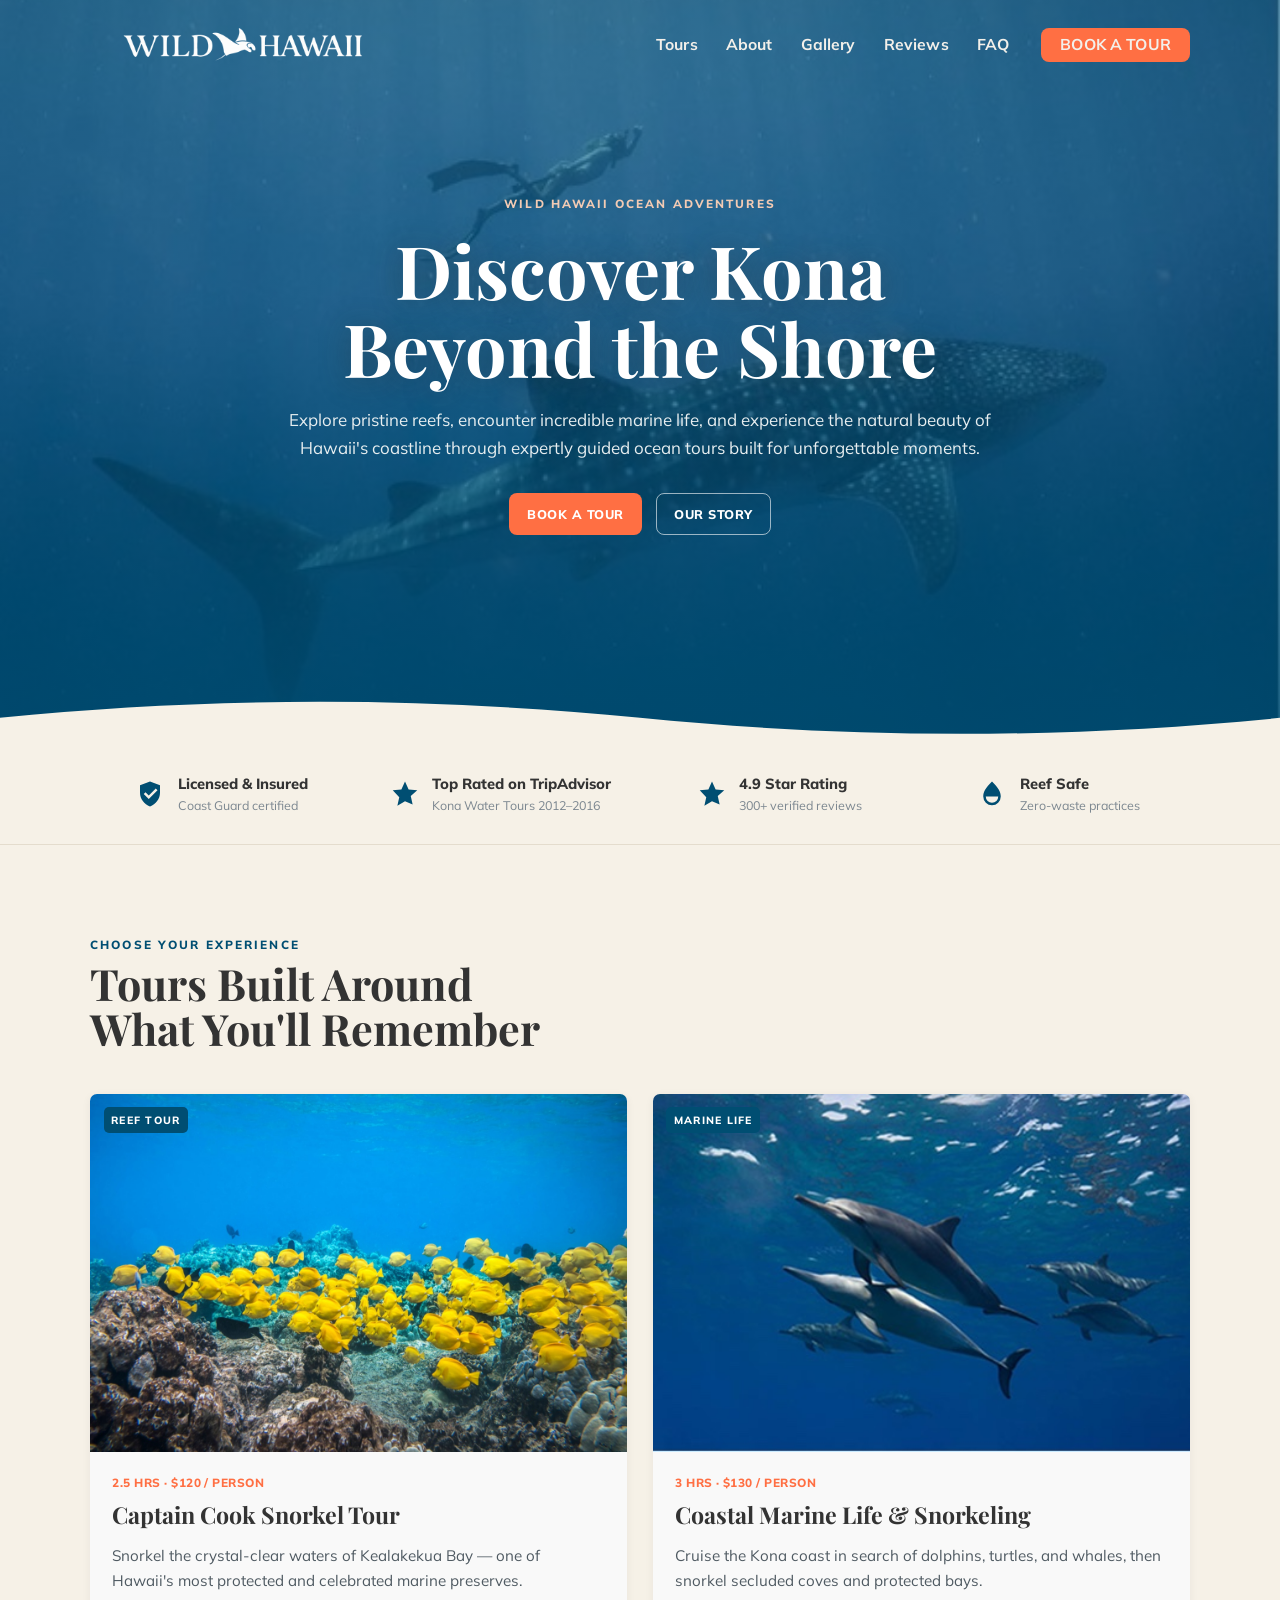
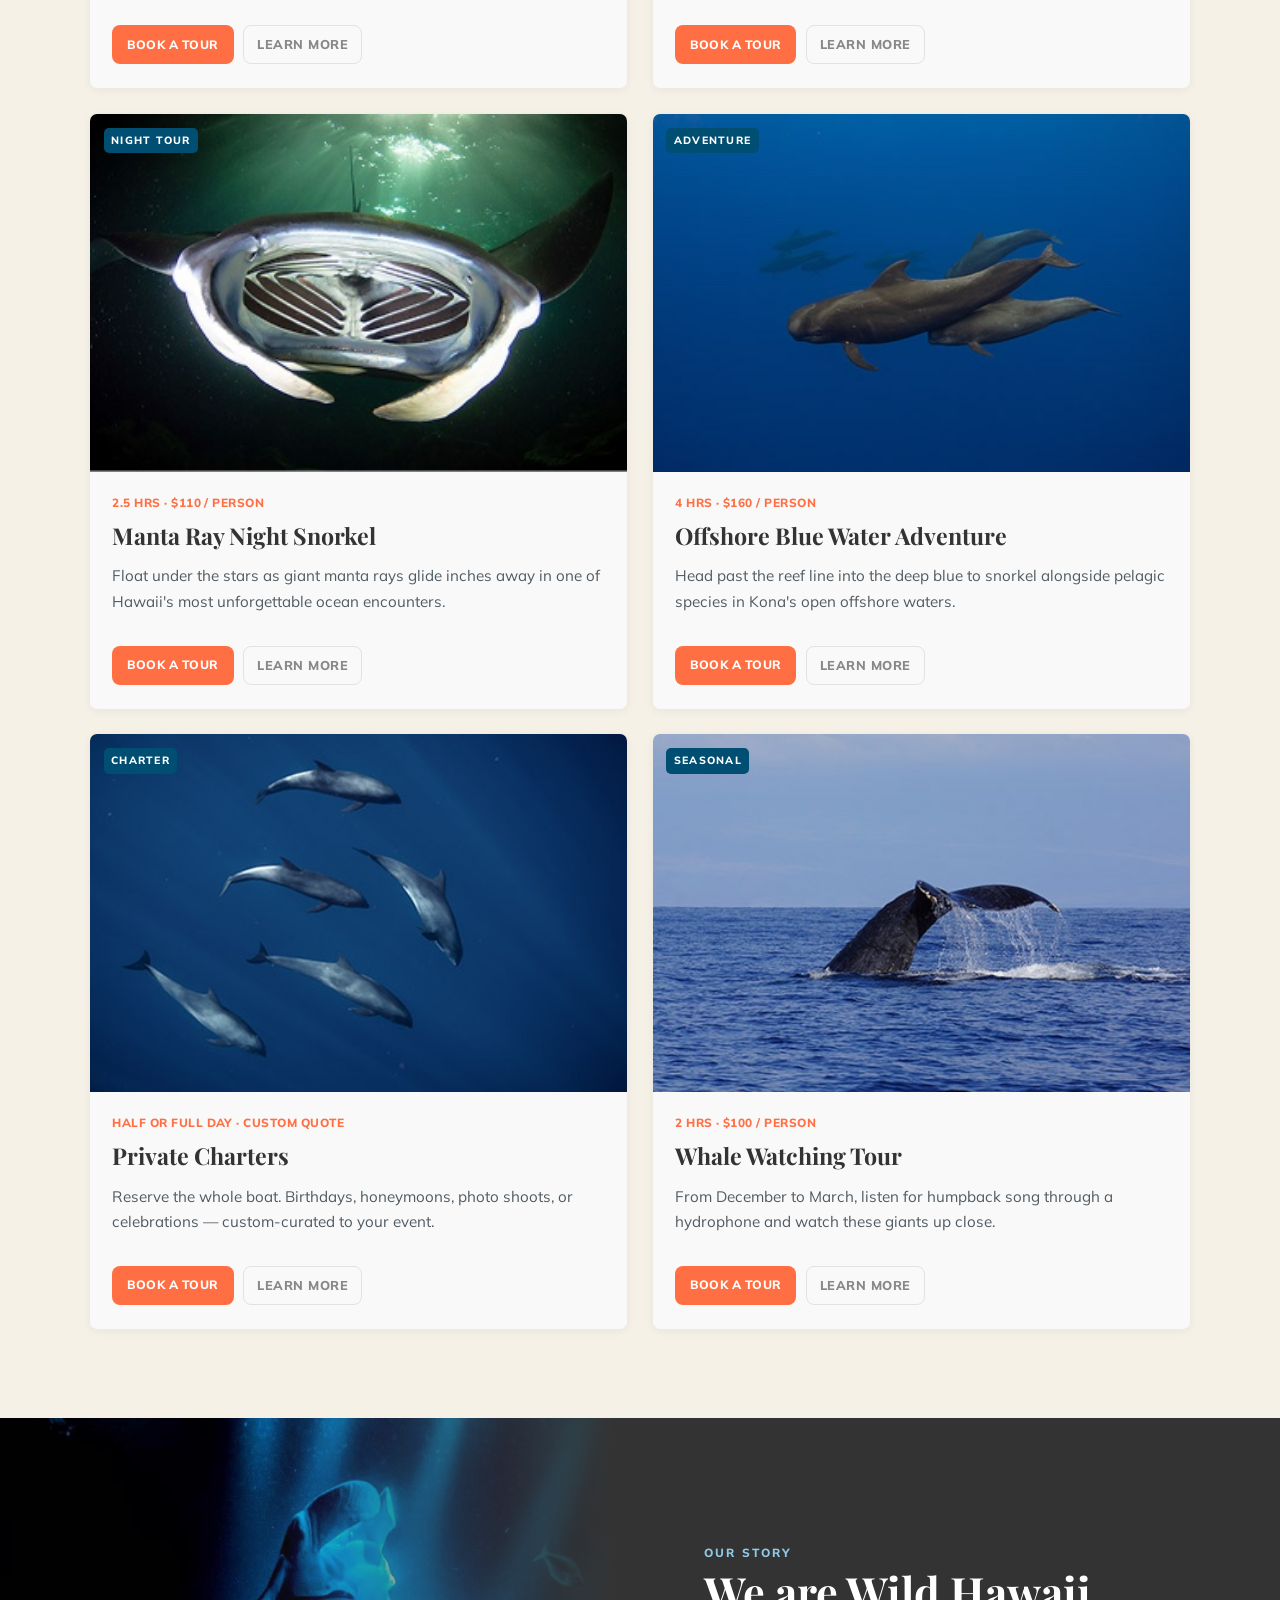
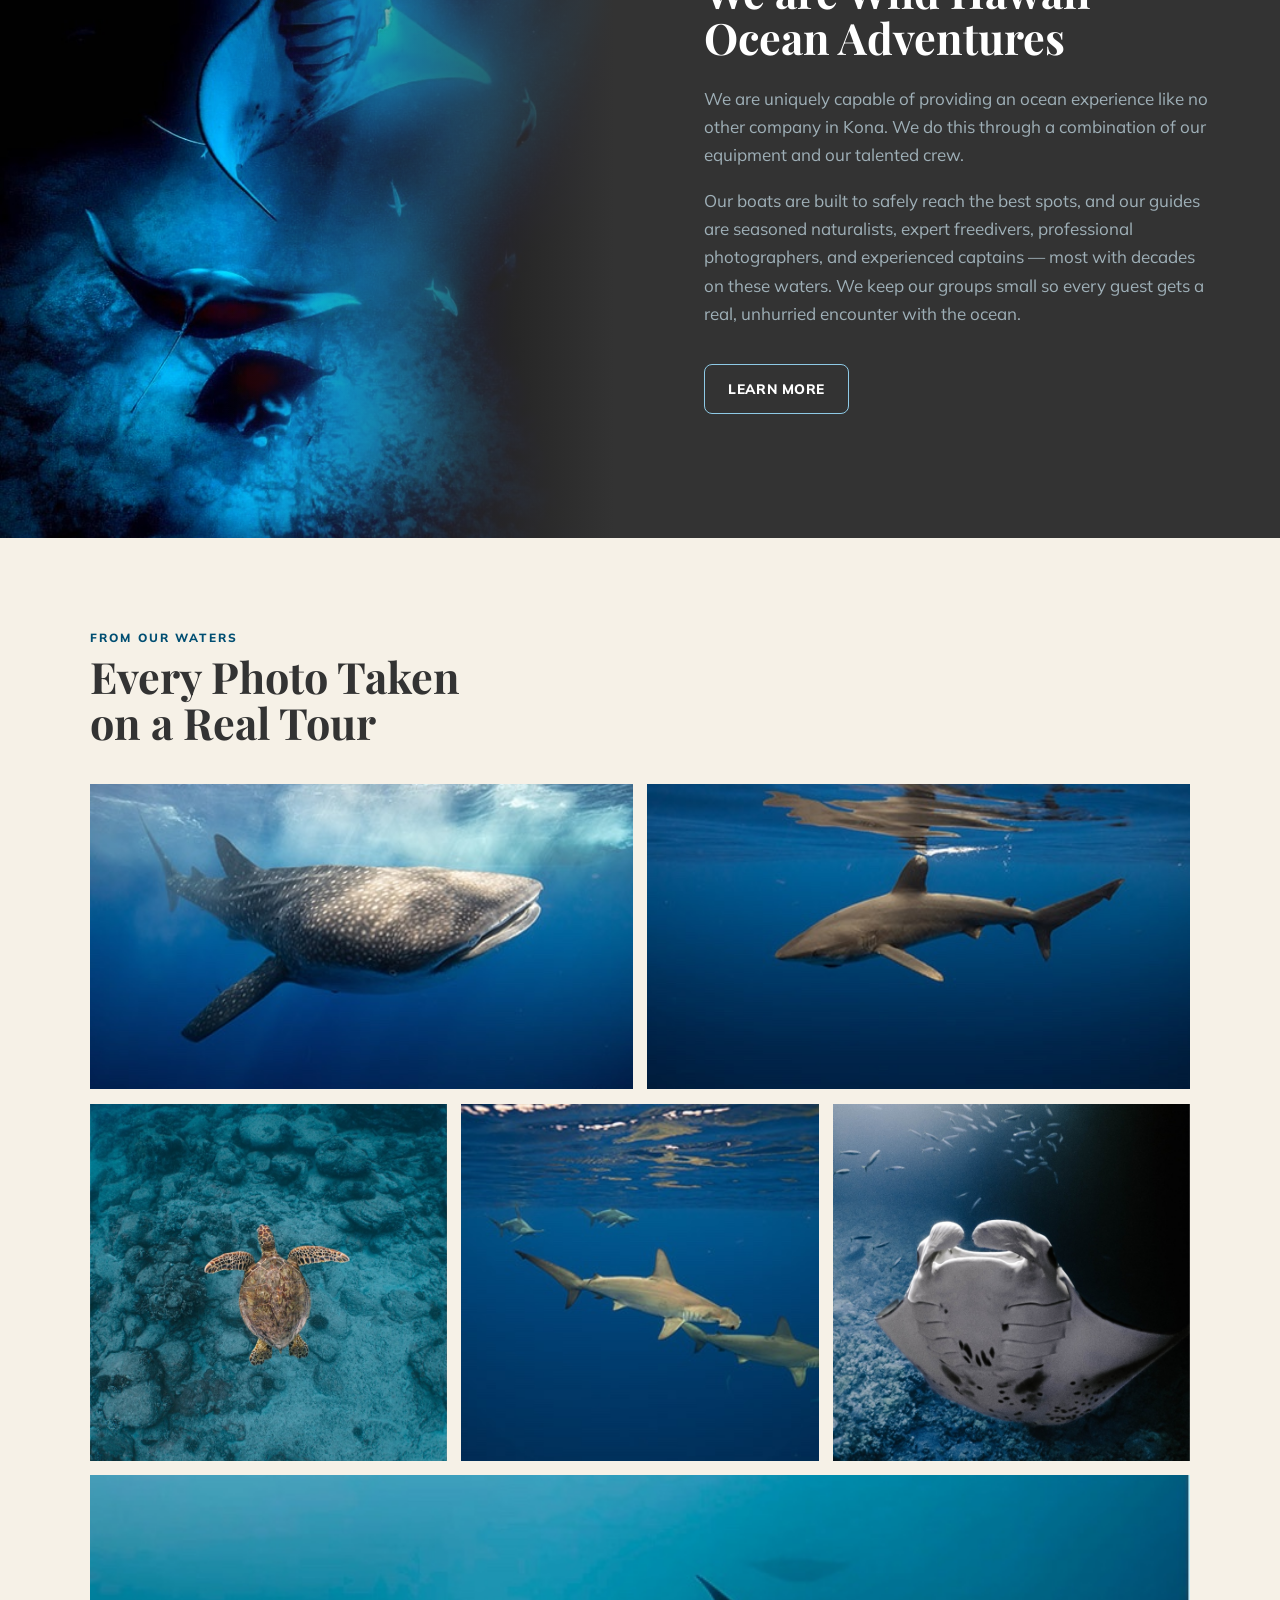
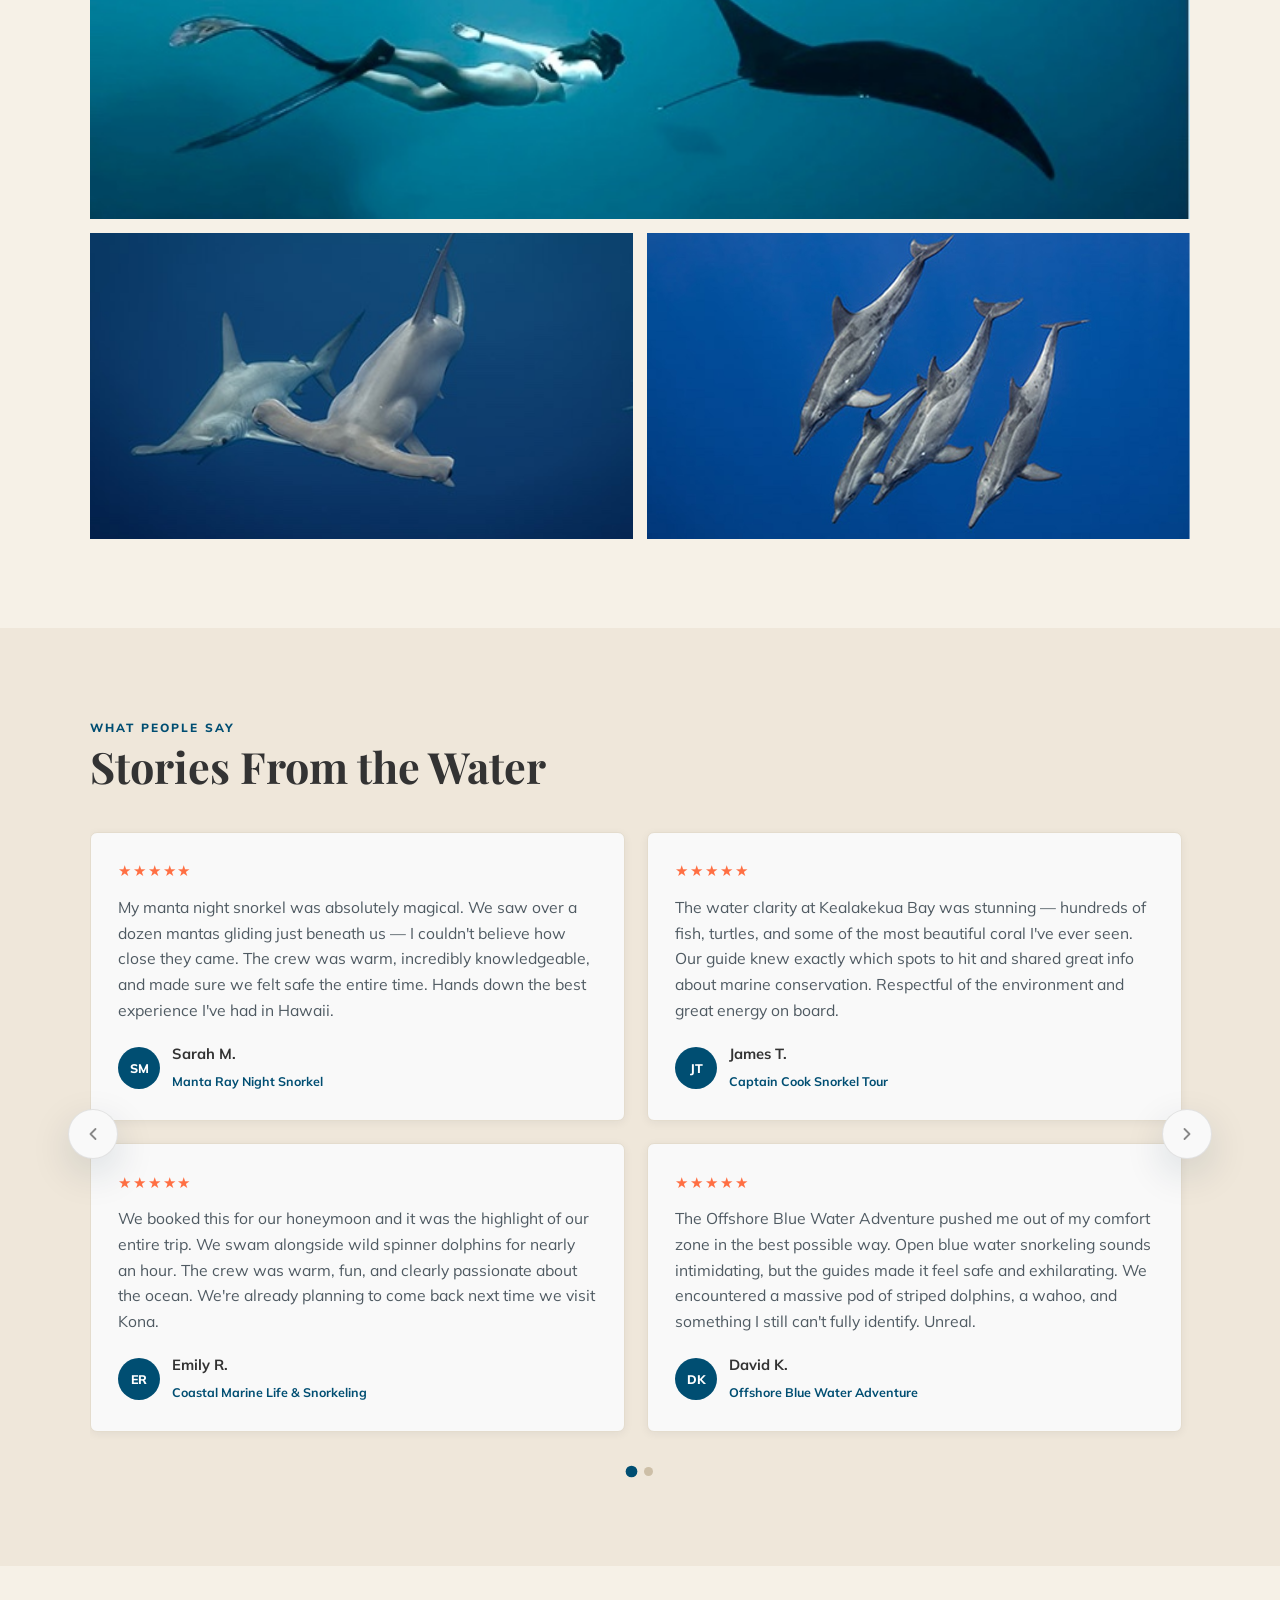
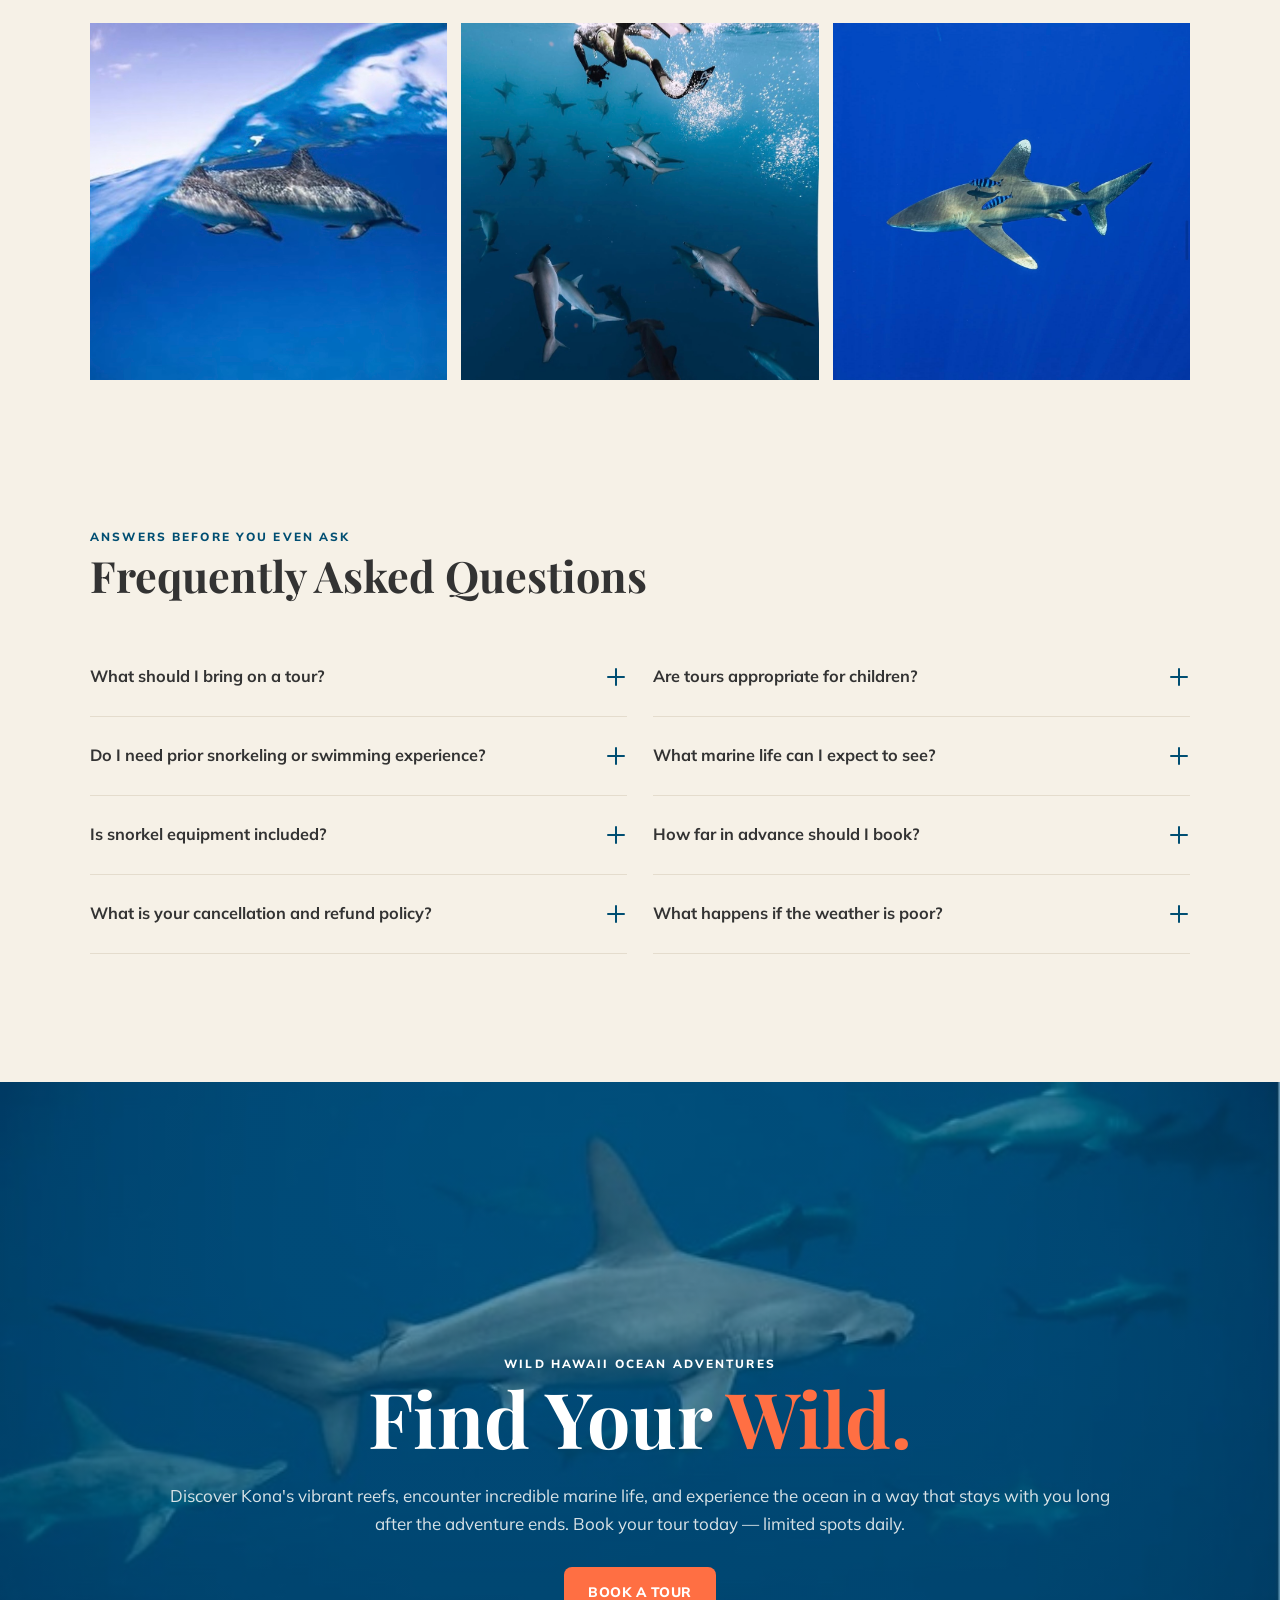
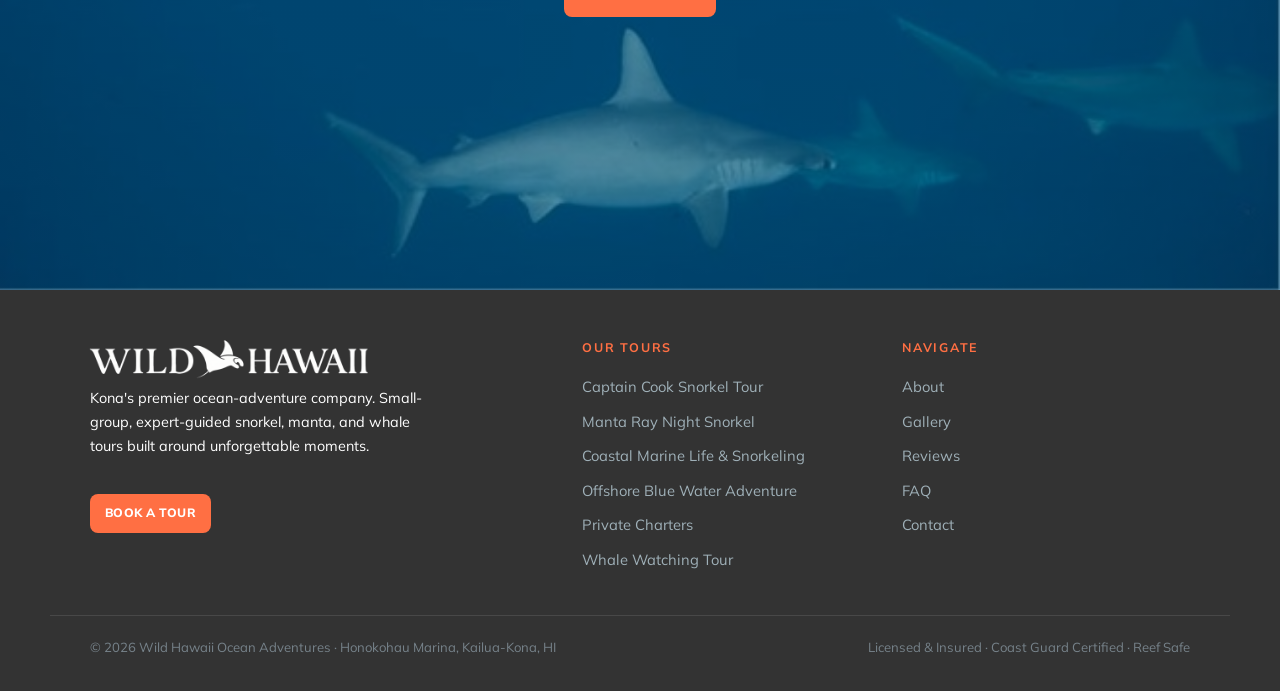
==== commit be60e37b: "Photo strip: replace duplicate gallery shots with 3 new photos (dolphins, freediver+hammerheads, oce" ====
--- a/index.html
+++ b/index.html
@@ -258,9 +258,9 @@
     <section class="photo-strip-section">
       <div class="wrap">
         <div class="photo-strip reveal">
-          <a href="images/gallery-3.jpg"><img src="images/gallery-3.jpg" alt="Green sea turtle over the reef" /></a>
-          <a href="images/gallery-2.jpg"><img src="images/gallery-2.jpg" alt="Oceanic whitetip shark near the surface" /></a>
-          <a href="images/gallery-5.jpg"><img src="images/gallery-5.jpg" alt="Manta ray gliding overhead" /></a>
+          <a href="images/strip-dolphins.jpg"><img src="images/strip-dolphins.jpg" alt="A pair of spinner dolphins gliding just beneath the surface" /></a>
+          <a href="images/strip-divers.jpg"><img src="images/strip-divers.jpg" alt="A freediver above a school of hammerhead sharks" /></a>
+          <a href="images/strip-whitetip.jpg"><img src="images/strip-whitetip.jpg" alt="An oceanic whitetip shark cruising with pilot fish" /></a>
         </div>
       </div>
     </section>
--- a/css/styles.css
+++ b/css/styles.css
@@ -186,7 +186,7 @@
   padding-block: 1.5rem 1.875rem;
 }
 .trust-item { display: flex; align-items: center; gap: 0.8rem; justify-content: center; text-align: left; }
-.trust-item svg { width: 30px; height: 30px; fill: var(--sky); flex: none; }
+.trust-item svg { width: 30px; height: 30px; fill: var(--ocean); flex: none; }
 .trust-item > div { line-height: 1.25; }
 .trust-item b { display: block; color: var(--ink); font-size: 0.92rem; font-weight: 800; }
 .trust-item span { font-size: 0.78rem; color: var(--muted); }
@@ -219,10 +219,10 @@
 .tour-card:hover .media::after { opacity: 1; }
 .tag {
   position: absolute; top: 0.85rem; left: 0.85rem; z-index: 3;
-  background: var(--sky); color: #333333; font-size: 0.66rem; font-weight: 800;
+  background: var(--ocean); color: #fff; font-size: 0.66rem; font-weight: 800;
   letter-spacing: 0.12em; text-transform: uppercase; padding: 0.4em 0.7em; border-radius: 5px;
 }
-.tag.coral { background: var(--sky); color: #333333; }
+.tag.coral { background: var(--ocean); color: #fff; }
 .tour-card .body { padding: 1.3rem 1.4rem 1.5rem; display: flex; flex-direction: column; flex: 1; }
 .tour-card .meta { font-size: 0.74rem; font-weight: 800; letter-spacing: 0.04em; color: var(--coral); text-transform: uppercase; margin-bottom: 0.5rem; }
 .tour-card h3 { font-size: 1.45rem; margin-bottom: 0.5rem; }
@@ -263,7 +263,7 @@
 }
 .gallery a { display: block; border-radius: 0; overflow: hidden; }
 .gallery img { width: 100%; height: 100%; object-fit: cover; transition: transform 0.4s ease, filter 0.3s ease; }
-.gallery a:hover img { transform: scale(1.03); }
+.gallery a:hover img { transform: scale(1.015); }
 .gallery .g-half  { grid-column: span 3; aspect-ratio: 16 / 9; }   /* rows 1 & 4: two across */
 .gallery .g-third { grid-column: span 2; aspect-ratio: 1 / 1; }    /* row 2: three across (taller) */
 .gallery .g-full  { grid-column: span 6; aspect-ratio: 16 / 5; }   /* row 3: full width */
@@ -277,7 +277,7 @@
 .photo-strip { display: grid; grid-template-columns: repeat(3, 1fr); gap: 0.9rem; }
 .photo-strip a { display: block; border-radius: 0; overflow: hidden; aspect-ratio: 1 / 1; }
 .photo-strip img { width: 100%; height: 100%; object-fit: cover; transition: transform 0.4s ease; }
-.photo-strip a:hover img { transform: scale(1.03); }
+.photo-strip a:hover img { transform: scale(1.015); }
 @media (max-width: 640px) { .photo-strip { grid-template-columns: 1fr; gap: 0.7rem; } .photo-strip a { aspect-ratio: 16 / 9; } }
 
 /* ---------- Testimonials ---------- */
@@ -363,20 +363,24 @@
 /* ---------- CTA band ---------- */
 .cta-band {
   position: relative; color: #fff; text-align: center; overflow: hidden;
-  min-height: clamp(480px, 50vw, 720px);
+  /* section takes the image's own aspect so the photo fills the full width with no
+     side-bands and no crop; height scales fluidly with the browser width */
+  aspect-ratio: 664 / 419;
   display: flex; align-items: center;
   background-color: #004e72;
   background-image:
     linear-gradient(180deg, rgba(0,78,114,0.52), rgba(0,78,114,0.66)),
     url("../images/cta-sharks.jpg");
   background-size: cover, cover;
-  background-position: center, center top;   /* show the top of the image so the lead shark's fin isn't cropped */
+  background-position: center, center;
   background-repeat: no-repeat, no-repeat;
 }
 .cta-band .inner { padding-block: clamp(3.6rem, 8vw, 6rem); }
 .cta-band h2 { color: #fff; font-size: clamp(2.8rem, 6.5vw, 4.8rem); margin-bottom: 1.5rem; }
-.cta-band .eyebrow { color: #f3cbb4; margin-bottom: 0.2rem; }
-.cta-band p { color: #d9e3e7; max-width: 68ch; margin: 0 auto 1.8rem; }
+.cta-band .eyebrow { color: #fff; margin-bottom: 0.2rem; }
+.cta-band p { color: #d9e3e7; max-width: 94ch; margin: 0 auto 1.8rem; }
+/* on small screens the image-aspect band would be too short for the text — give it a floor */
+@media (max-width: 820px) { .cta-band { aspect-ratio: auto; max-height: none; min-height: 540px; } }
 
 /* ---------- Footer ---------- */
 .site-footer { background: #333333; color: var(--on-dark-mut); padding-block: 3.2rem 2rem; }
@@ -414,7 +418,7 @@
 .tour-hero .wrap { position: relative; z-index: 2; }
 .tour-hero-inner { padding-block: clamp(3.5rem, 9vw, 6.5rem) 1.8rem; }
 .tour-hero .chip {
-  display: inline-block; background: var(--coral); color: #fff; font-size: 0.68rem; font-weight: 800;
+  display: inline-block; background: var(--ocean); color: #fff; font-size: 0.68rem; font-weight: 800;
   letter-spacing: 0.14em; text-transform: uppercase; padding: 0.45em 0.85em; border-radius: 6px; margin-bottom: 1rem;
 }
 .tour-hero h1 { font-size: clamp(2.2rem, 5vw, 3.7rem); color: #fff; text-shadow: 0 2px 24px rgba(51,51,51,0.45); }
@@ -433,7 +437,7 @@
 @media (max-width: 900px) { .tour-layout { grid-template-columns: 1fr; } .booking { position: static; } }
 
 .prose h2 { font-size: clamp(1.7rem, 3.2vw, 2.3rem); margin: 0 0 1rem; }
-.prose h3 { font-size: 1.35rem; margin: 4rem 0 1.5rem; }
+.prose h3 { font-size: 1.65rem; margin: 4rem 0 1.5rem; }
 .prose p { color: var(--body); }
 .prose .eyebrow { margin-bottom: 0.6rem; }
 
@@ -448,7 +452,7 @@
 .two-col h3 { margin-top: 0; }
 /* keep both columns equal height with tops + bottoms aligned even if an item wraps */
 .two-col > div { display: flex; flex-direction: column; }
-.two-col > div .checklist { flex: 1; align-content: space-between; }
+.two-col > div .checklist { flex: 1; align-content: space-between; gap: 1.2rem; }
 @media (max-width: 560px) { .two-col { grid-template-columns: 1fr; } }
 
 /* itinerary timeline */
@@ -488,7 +492,7 @@
 .tour-gallery a { border-radius: 0; overflow: hidden; aspect-ratio: 3 / 2; }
 .tour-gallery a.wide { grid-column: 1 / -1; aspect-ratio: 2 / 1; }
 .tour-gallery img { width: 100%; height: 100%; object-fit: cover; transition: transform 0.4s ease; }
-.tour-gallery a:hover img { transform: scale(1.05); }
+.tour-gallery a:hover img { transform: scale(1.02); }
 
 /* directions + map */
 .directions { background: var(--cream-2); }
@@ -498,6 +502,11 @@
 .dir-grid ol { padding-left: 1.1rem; margin: 1rem 0; color: var(--body); }
 .dir-grid ol li { margin-bottom: 0.5rem; }
 .dir-grid .addr { font-weight: 800; color: var(--ink); }
+/* the maps button uses the deep-blue eyebrow color for its stroke + label;
+   on hover it fills deep-blue with white text (needs its own hover rule to beat
+   the scoped resting rule above on specificity) */
+.directions .btn-outline { color: var(--ocean); border-color: var(--ocean); }
+.directions .btn-outline:hover { background: var(--ocean); border-color: var(--ocean); color: #fff; }
 .map-frame { border-radius: var(--radius); overflow: hidden; box-shadow: var(--shadow-md); aspect-ratio: 4 / 3; border: 0; }
 .map-frame iframe { width: 100%; height: 100%; border: 0; }
 
@@ -507,6 +516,11 @@
 /* extra breathing room between the section above and the contact wave (stays cream-2, no seam) */
 .section:has(+ .contact-wave) { padding-bottom: clamp(4rem, 8vw, 7rem); }
 .contact-wave.from-cream { fill: var(--ocean); }
+/* the stretched wave looks squished on phones — drop it for a clean edge into the blue */
+@media (max-width: 640px) { .contact-wave { display: none; } }
+/* on the About page the wave sits under the white team section, so its backdrop
+   must be that same near-white — not the tan cream-2 used on the tour pages */
+.team + .contact-wave { background-color: var(--white); }
 .contact-grid { display: grid; grid-template-columns: 1fr 1.05fr; gap: clamp(1.6rem, 4vw, 3.2rem); align-items: start; padding-bottom: 1rem; }
 @media (max-width: 820px) { .contact-grid { grid-template-columns: 1fr; } }
 .contact h2 { color: #fff; }
@@ -542,10 +556,12 @@
 /* related */
 .related-grid { display: grid; grid-template-columns: repeat(3, 1fr); gap: 1.4rem; margin-top: 2.4rem; }
 @media (max-width: 860px) { .related-grid { grid-template-columns: 1fr; } }
-.related-grid .tour-card h3 { font-size: 1.2rem; margin-bottom: 2.25rem; }
-.related-grid .tour-card .meta { color: var(--coral); }
-/* taller media on the related ("You May Also Like") cards */
+.related-grid .tour-card { border-radius: 4px; }
 .related-grid .tour-card .media { aspect-ratio: 1 / 1; }
+/* taller white text panel; meta+title vertically centered (auto margins on both ends), buttons pinned to the bottom */
+.related-grid .tour-card .body { min-height: 210px; }
+.related-grid .tour-card .meta { color: var(--coral); margin-top: auto; margin-bottom: 0.45rem; }
+.related-grid .tour-card h3 { font-size: 1.4rem; font-weight: 800; line-height: 1.2; margin-bottom: 0; max-width: 15ch; }
 /* "Learn More" on the related (other-tour) cards reads as an outlined button */
 .related-grid .learn,
 .tour-card .actions .learn { border: 1.5px solid rgba(204, 204, 204, 0.5); border-radius: 8px; padding: 0.62em 1em; color: #888888; transition: background 0.2s ease, color 0.2s ease, border-color 0.2s ease; }
@@ -570,7 +586,7 @@
 .team .page-intro { max-width: none; }
 
 /* team */
-.team { background: var(--cream-2); }
+.team { background: var(--white); }
 .team-grid { display: grid; grid-template-columns: repeat(3, 1fr); gap: 1.6rem; margin-top: 2.4rem; }
 @media (max-width: 760px) { .team-grid { grid-template-columns: 1fr 1fr; } }
 @media (max-width: 440px) { .team-grid { grid-template-columns: 1fr; } }
@@ -582,7 +598,7 @@
 .team-photo img { width: 100%; height: 100%; object-fit: cover; filter: grayscale(100%); }
 .team-photo span { font-family: var(--serif); color: rgba(255,255,255,0.92); font-size: clamp(2rem, 5vw, 2.6rem); font-weight: 700; letter-spacing: 0.02em; }
 .team-card h3 { font-size: 1.2rem; margin-top: 0.9rem; }
-.team-card .role { color: var(--coral); font-weight: 800; font-size: 0.78rem; letter-spacing: 0.05em; text-transform: uppercase; margin-top: 0.25rem; }
+.team-card .role { color: var(--ink); font-weight: 800; font-size: 0.78rem; letter-spacing: 0.05em; text-transform: uppercase; margin-top: 0.25rem; }
 
 /* generic wave divider */
 .wave-top { display: block; width: 100%; height: 56px; margin-bottom: -1px; }
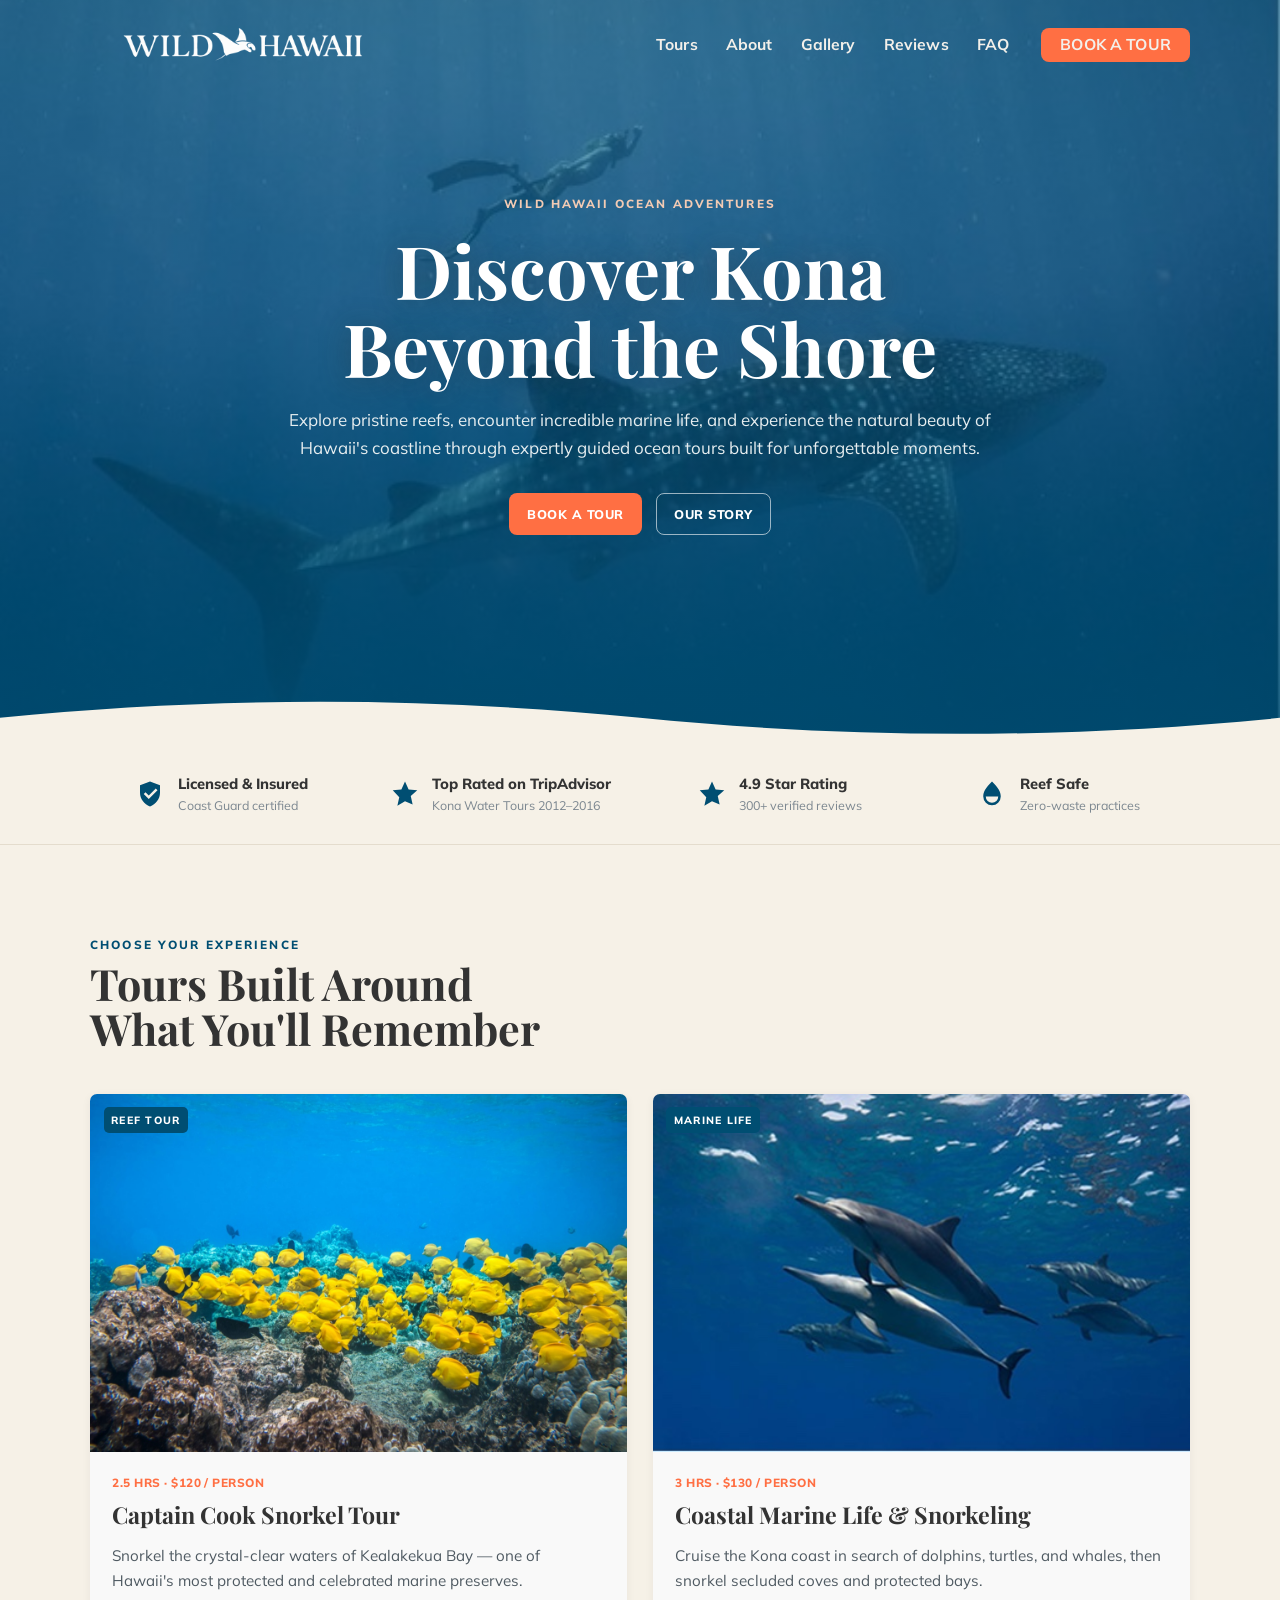
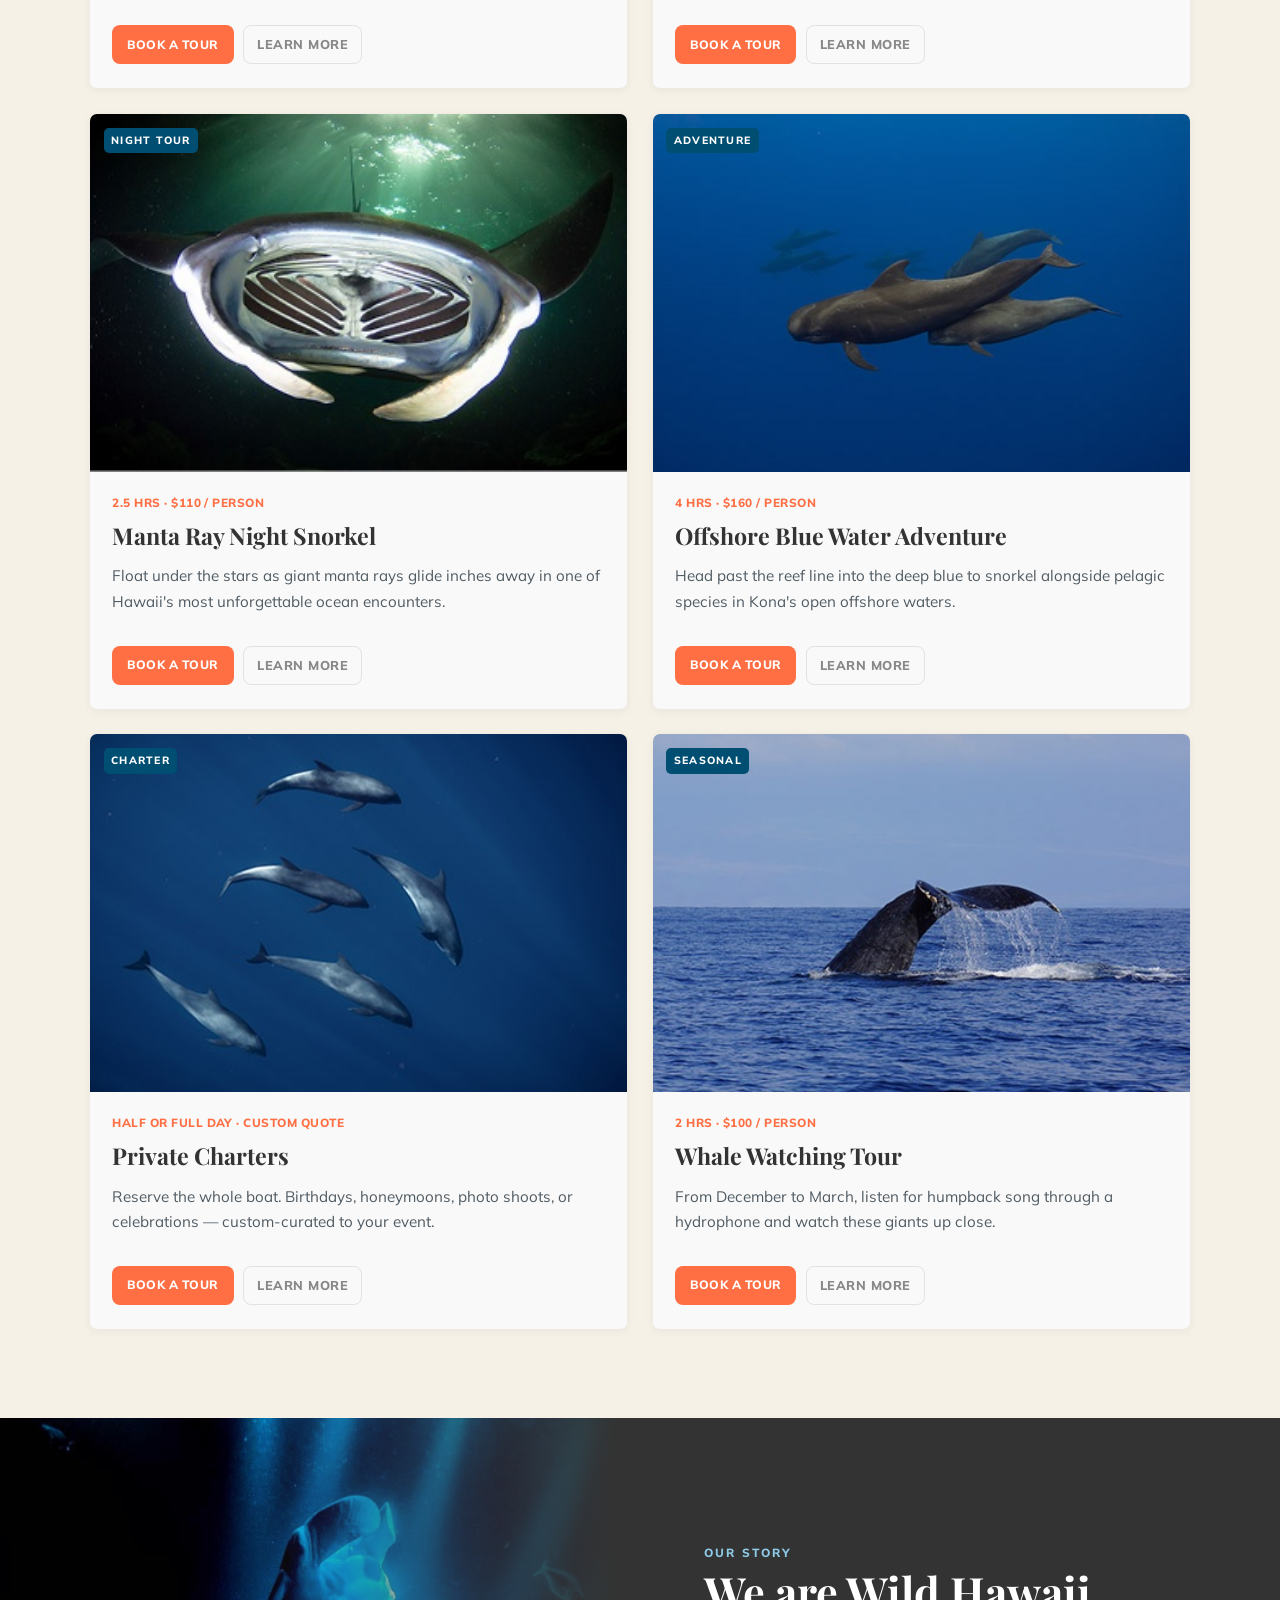
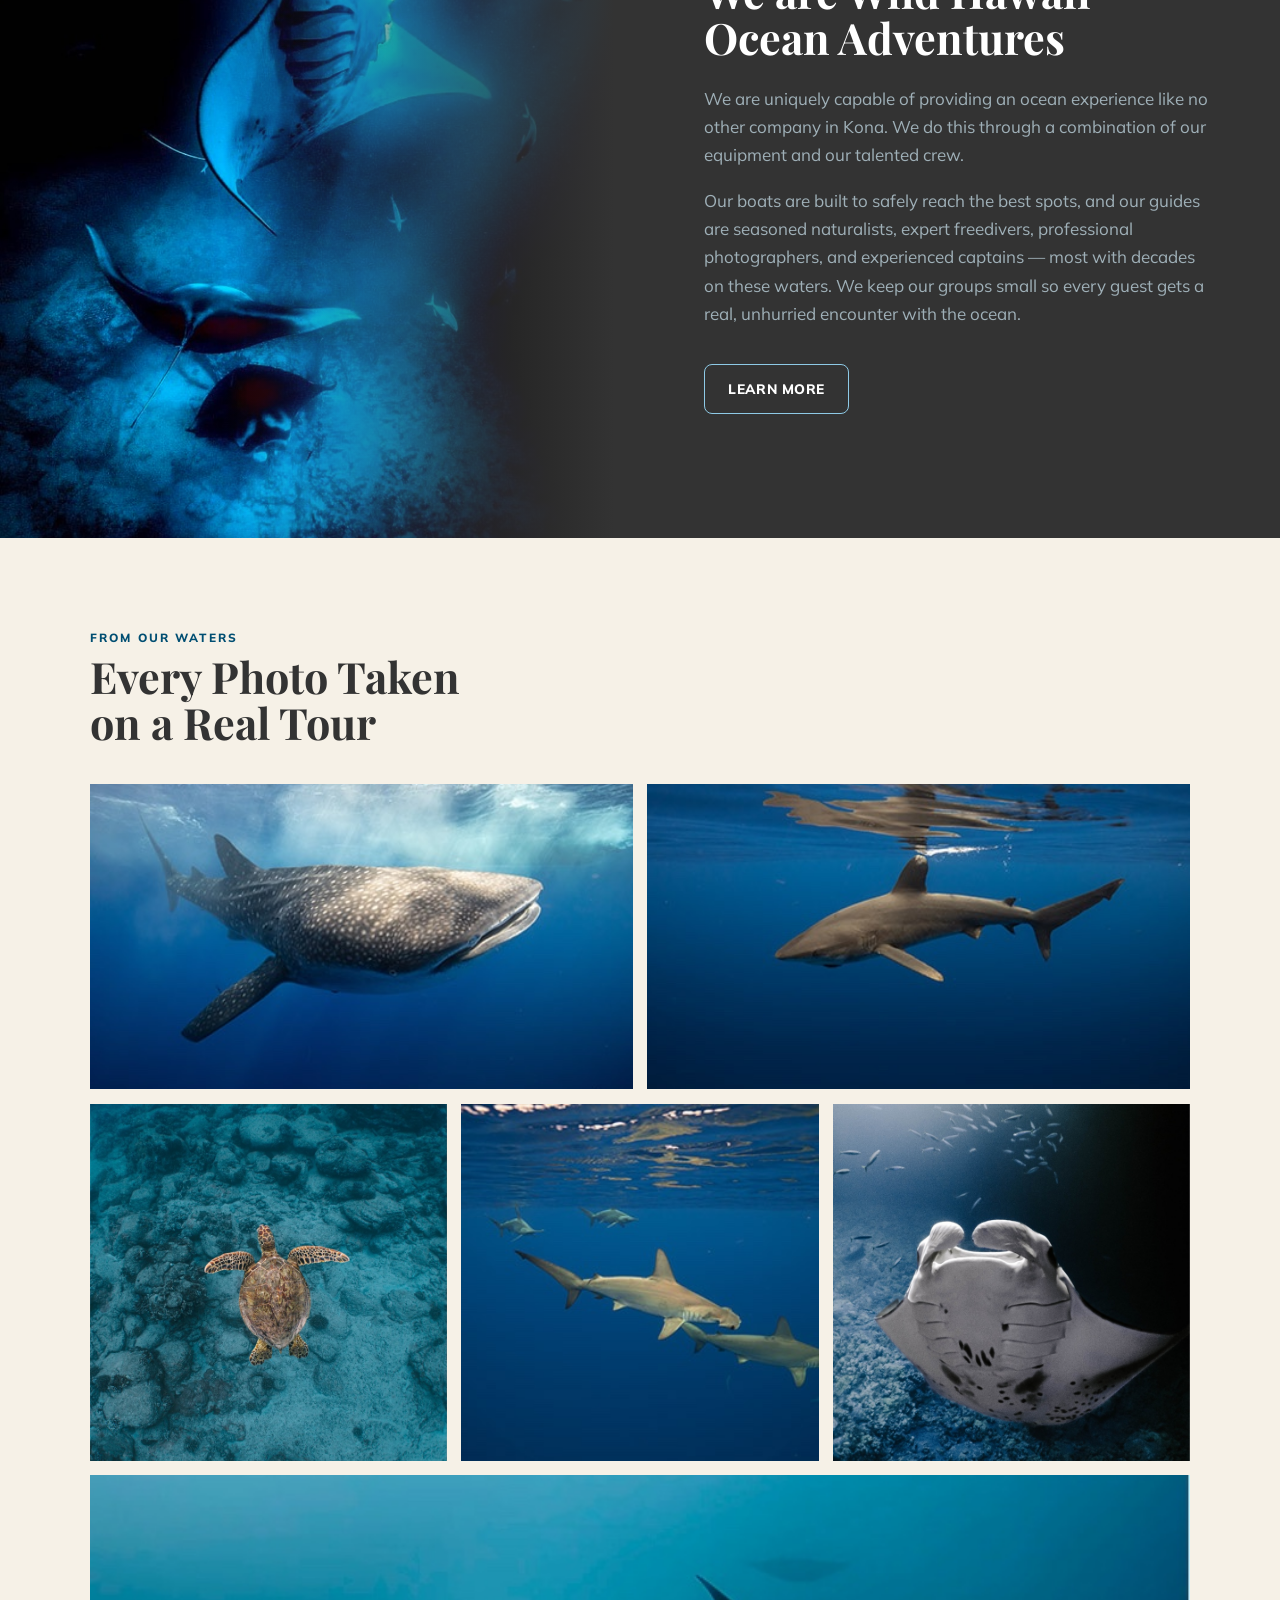
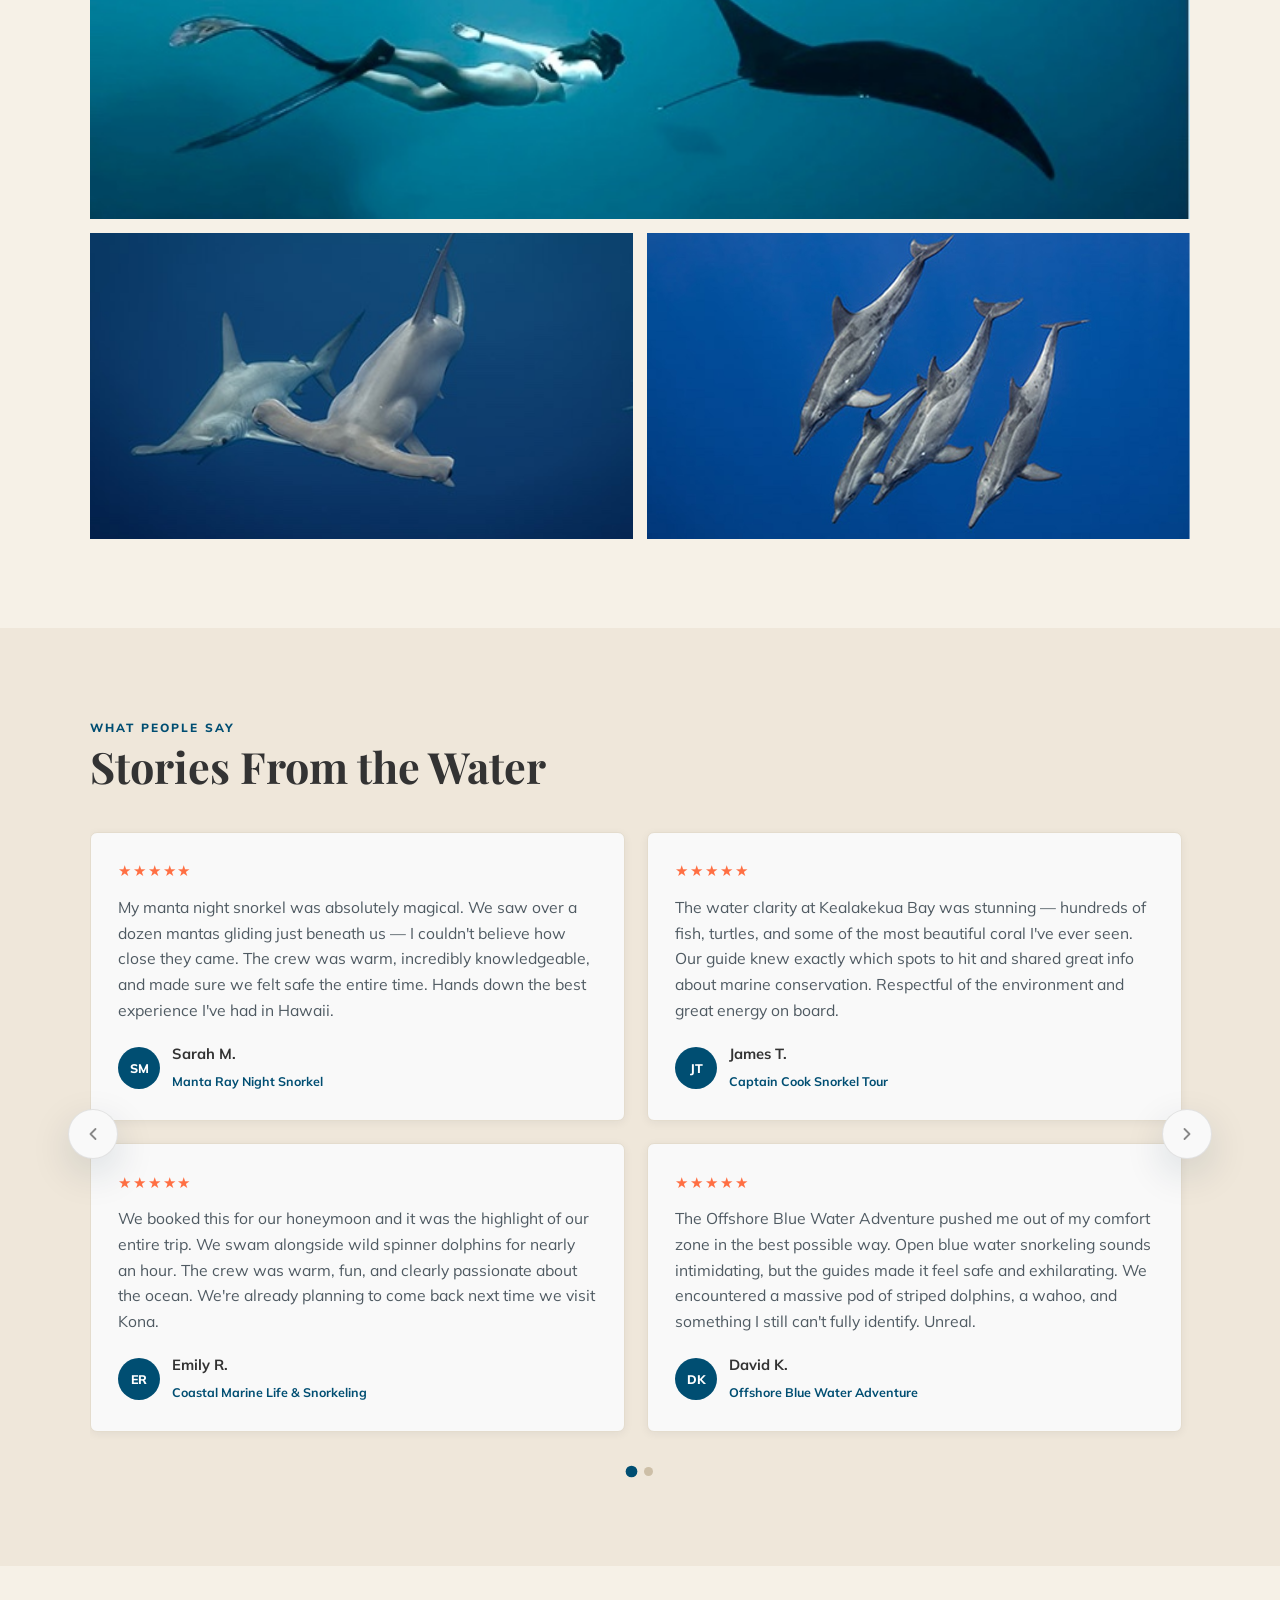
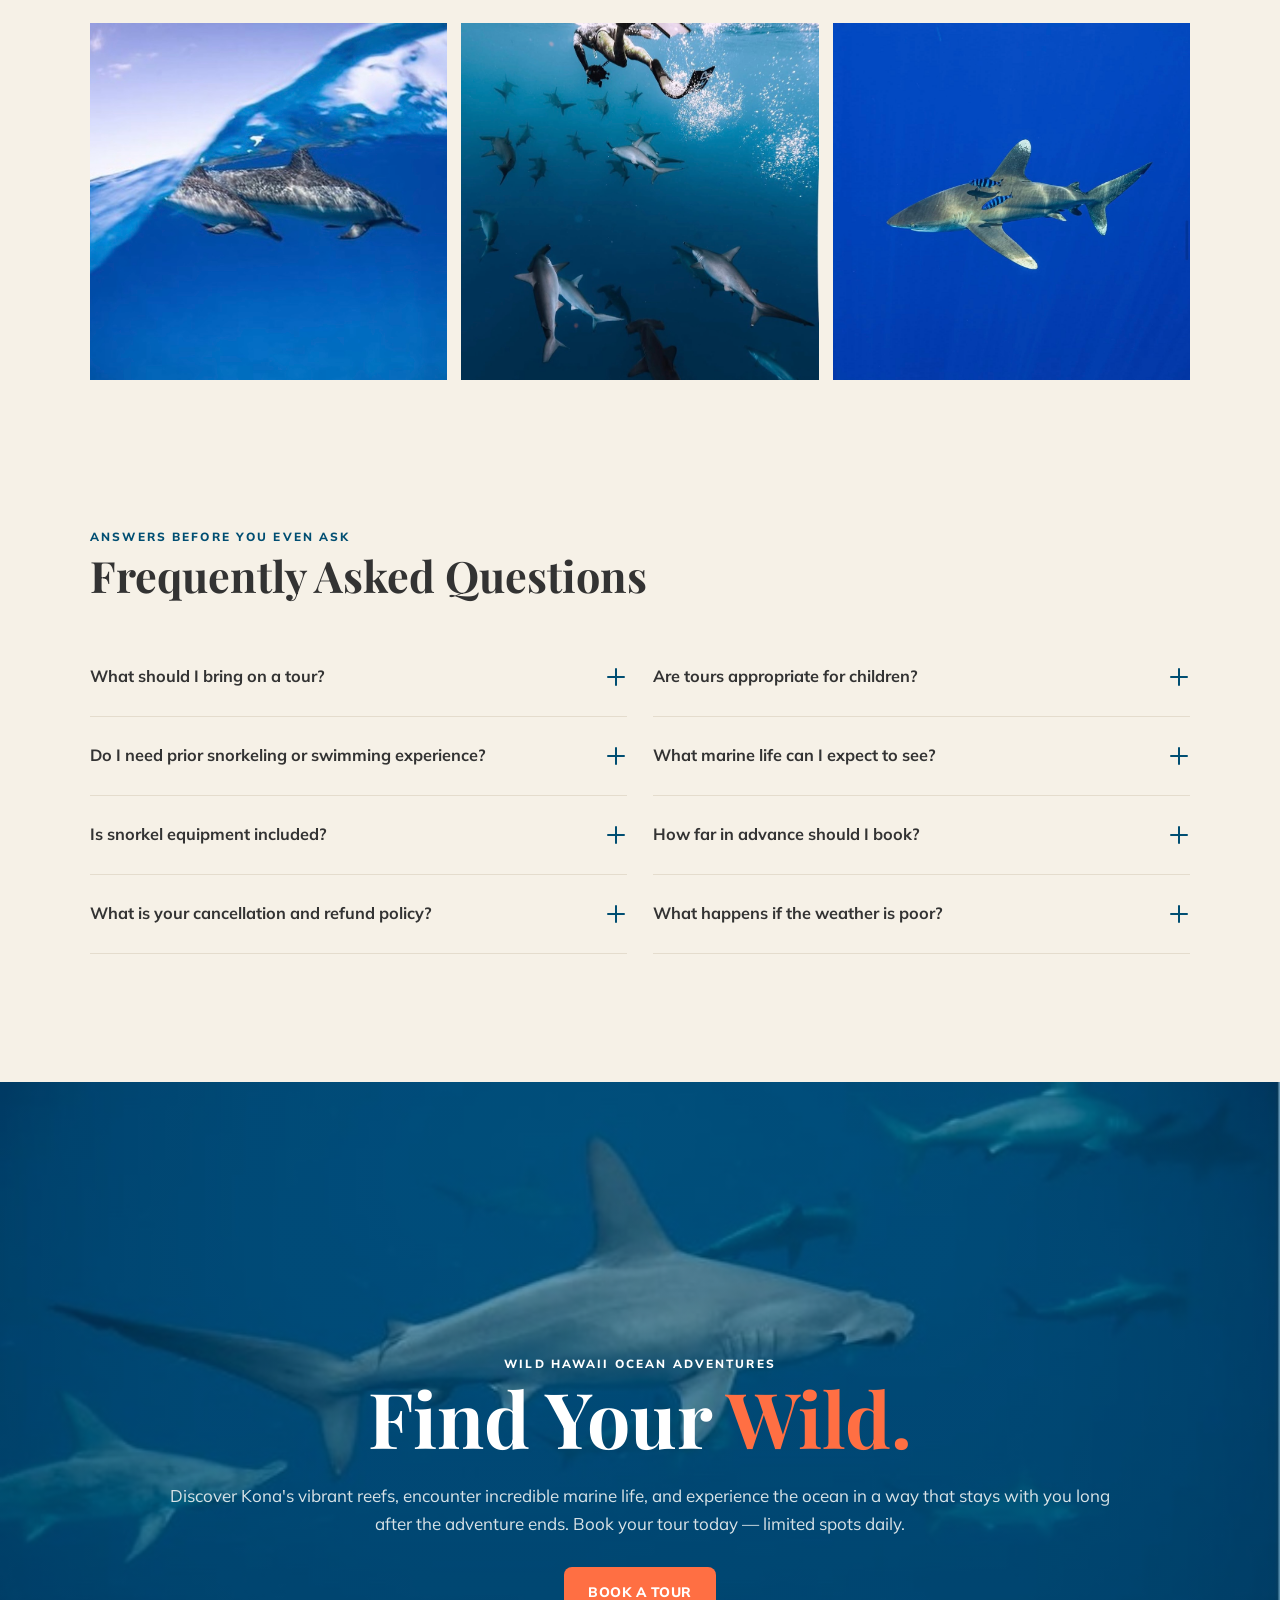
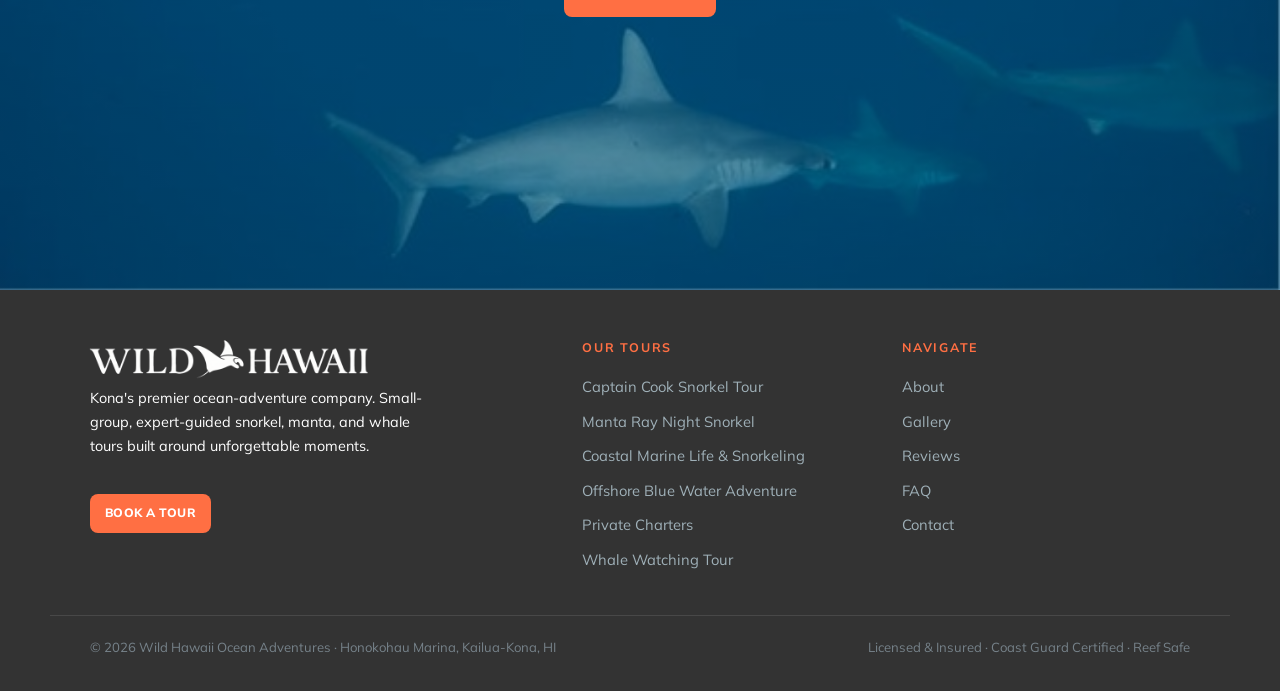
==== commit 500fefcd: "Mobile: shorten hero lead + Find Your Wild paragraph (.lead-trim hidden <=600px); trust bar items le" ====
--- a/index.html
+++ b/index.html
@@ -43,7 +43,7 @@
       <div class="wrap hero-inner reveal">
         <p class="eyebrow">Wild Hawaii Ocean Adventures</p>
         <h1>Discover Kona<br />Beyond the Shore</h1>
-        <p class="lead">Explore pristine reefs, encounter incredible marine life, and experience the natural beauty of Hawaii's coastline through expertly guided ocean tours built for unforgettable moments.</p>
+        <p class="lead">Explore <span class="lead-trim">pristine reefs, encounter incredible marine life, and experience the natural beauty of </span>Hawaii's coastline through expertly guided ocean tours built for unforgettable moments.</p>
         <div class="hero-cta">
           <a class="btn btn-primary" href="tours.html">Book A Tour</a>
           <a class="btn btn-ghost" href="about.html">Our Story</a>
@@ -292,7 +292,7 @@
       <div class="wrap inner reveal">
         <p class="eyebrow">Wild Hawaii Ocean Adventures</p>
         <h2>Find Your <span class="accent">Wild.</span></h2>
-        <p>Discover Kona's vibrant reefs, encounter incredible marine life, and experience the ocean in a way that stays with you long after the adventure ends. Book your tour today — limited spots daily.</p>
+        <p>Discover Kona's vibrant reefs, encounter incredible marine life<span class="lead-trim">, and experience the ocean in a way that stays with you long after the adventure ends</span>. Book your tour today — limited spots daily.</p>
         <a class="btn btn-primary" href="tours.html">Book A Tour</a>
       </div>
     </section>
--- a/css/styles.css
+++ b/css/styles.css
@@ -175,6 +175,8 @@
 .hero h1 { font-size: clamp(2.6rem, 6vw, 4.6rem); margin-bottom: 1.25rem; color: #fff; text-shadow: 0 2px 30px rgba(51,51,51,0.4); }
 .hero .eyebrow { color: #f3cbb4; margin-bottom: 1rem; }
 .hero p.lead { color: #e7eef0; margin: 0 auto 2rem; max-width: 72ch; }
+/* shorten the hero lead on phones */
+@media (max-width: 600px) { .lead-trim { display: none; } }
 .hero-cta { display: flex; gap: 0.9rem; justify-content: center; flex-wrap: wrap; }
 .hero-cta .btn { padding: 0.72em 1.35em; font-size: 0.79rem; }
 .hero-scrim-wave { position: absolute; left: 0; right: 0; bottom: -1px; z-index: 2; width: 100%; height: 64px; fill: var(--cream); }
@@ -190,7 +192,12 @@
 .trust-item > div { line-height: 1.25; }
 .trust-item b { display: block; color: var(--ink); font-size: 0.92rem; font-weight: 800; }
 .trust-item span { font-size: 0.78rem; color: var(--muted); }
-@media (max-width: 760px) { .trust-row { grid-template-columns: repeat(2, 1fr); gap: 1.2rem 1rem; } }
+@media (max-width: 760px) {
+  .trust-row { grid-template-columns: repeat(2, 1fr); gap: 1.2rem 1rem; }
+  /* left-align + top-align each item so the icons line up across both rows
+     even when a label wraps onto a second line */
+  .trust-item { justify-content: flex-start; align-items: flex-start; }
+}
 
 /* ---------- Tour grid (home) ---------- */
 .tour-grid { display: grid; grid-template-columns: repeat(2, 1fr); gap: 1.6rem; margin-top: 2.6rem; }
@@ -235,7 +242,7 @@
 .story { background: var(--charcoal); color: var(--on-dark); }
 .story-grid { display: grid; grid-template-columns: 1fr 1fr; align-items: stretch; }
 .story-media { position: relative; overflow: hidden; min-height: 720px; }
-.story-media img { position: absolute; inset: 0; width: 100%; height: 100%; object-fit: cover; object-position: center center; }
+.story-media img { position: absolute; inset: 0; width: 100%; height: 100%; object-fit: cover; object-position: center 25%; }
 /* fade the image into the dark panel near its inner edge — no hard seam */
 .story-media::after {
   content: ""; position: absolute; inset: 0; pointer-events: none;
@@ -252,6 +259,8 @@
 @media (max-width: 820px) {
   .story-grid { grid-template-columns: 1fr; }
   .story-media { order: -1; min-height: 300px; }
+  /* stacked panel is short + wide, so frame from the top to avoid cropping the manta */
+  .story-media img { object-position: center top; }
   .story-media::after { background: linear-gradient(to bottom, rgba(51,51,51,0) 50%, rgba(51,51,51,0.6) 82%, var(--charcoal) 100%); }
   .story-text { padding: clamp(2.5rem, 9vw, 3.5rem) var(--gutter); }
 }
